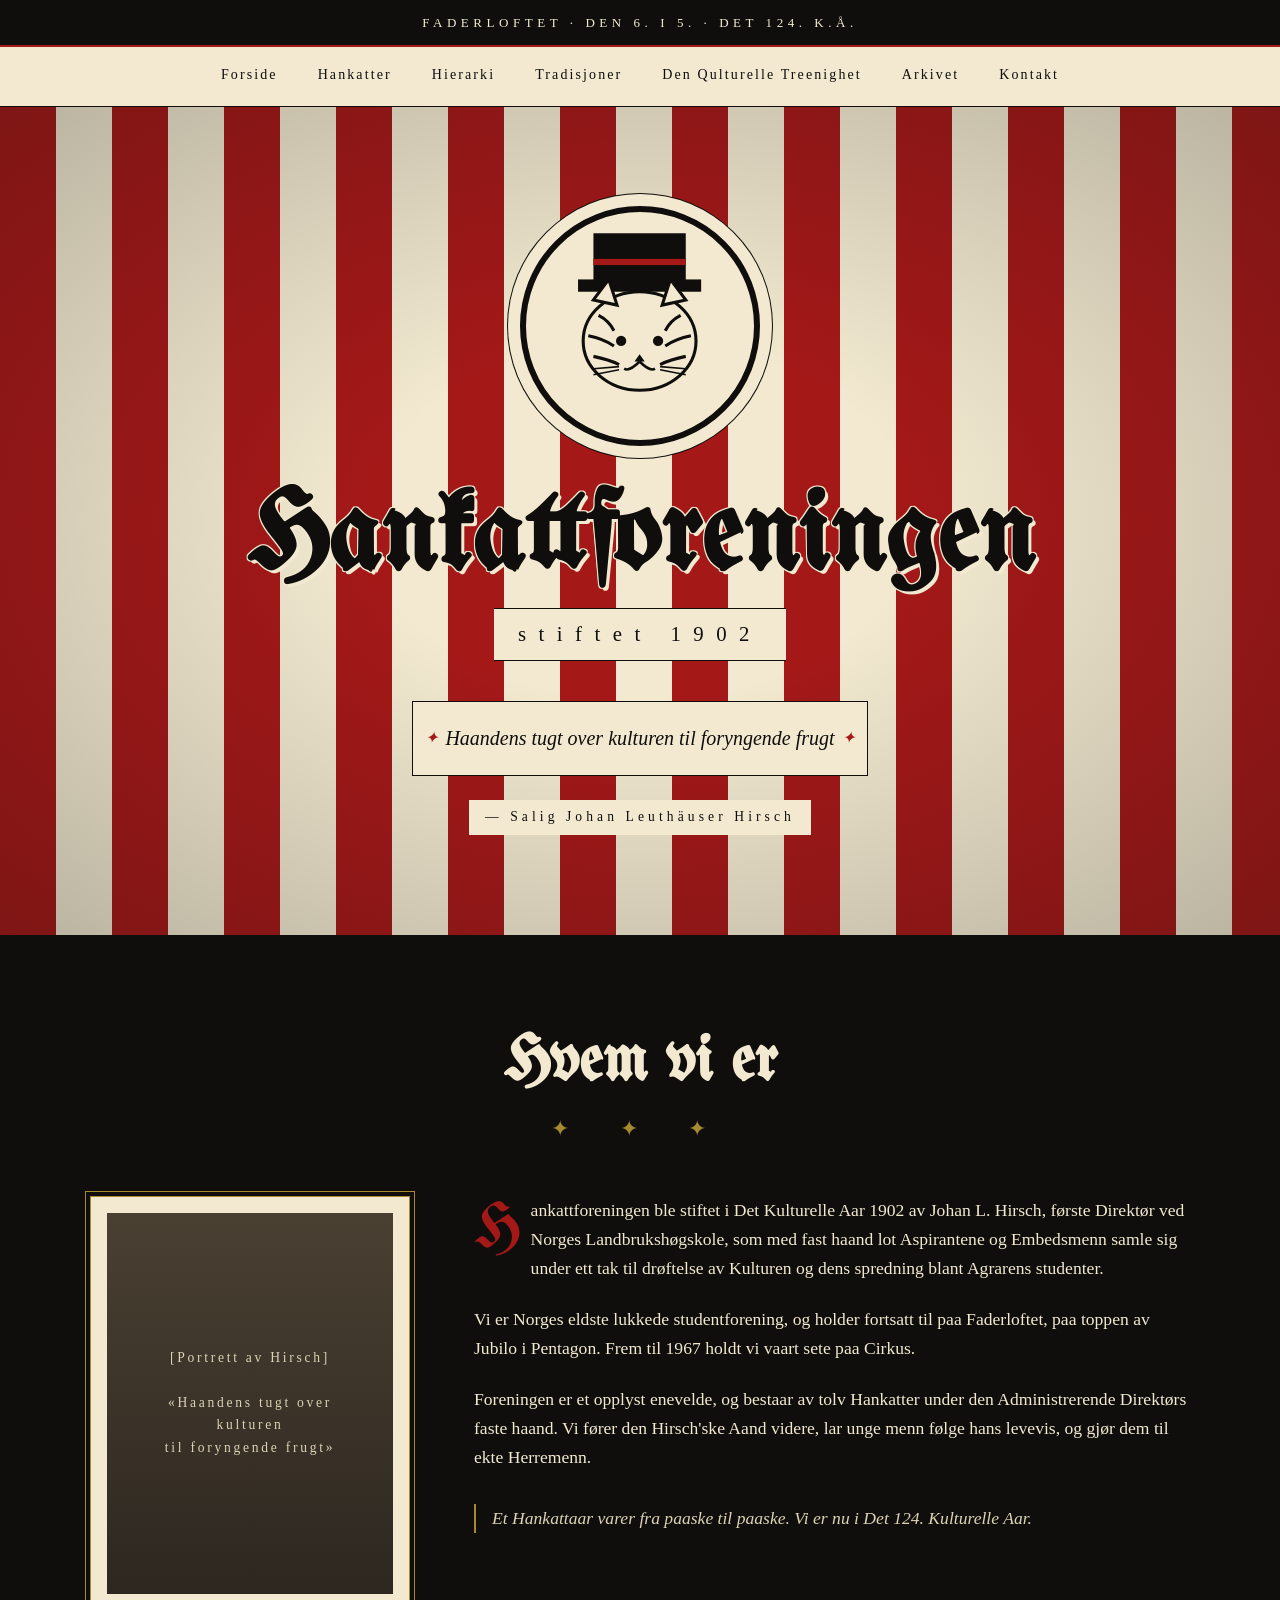
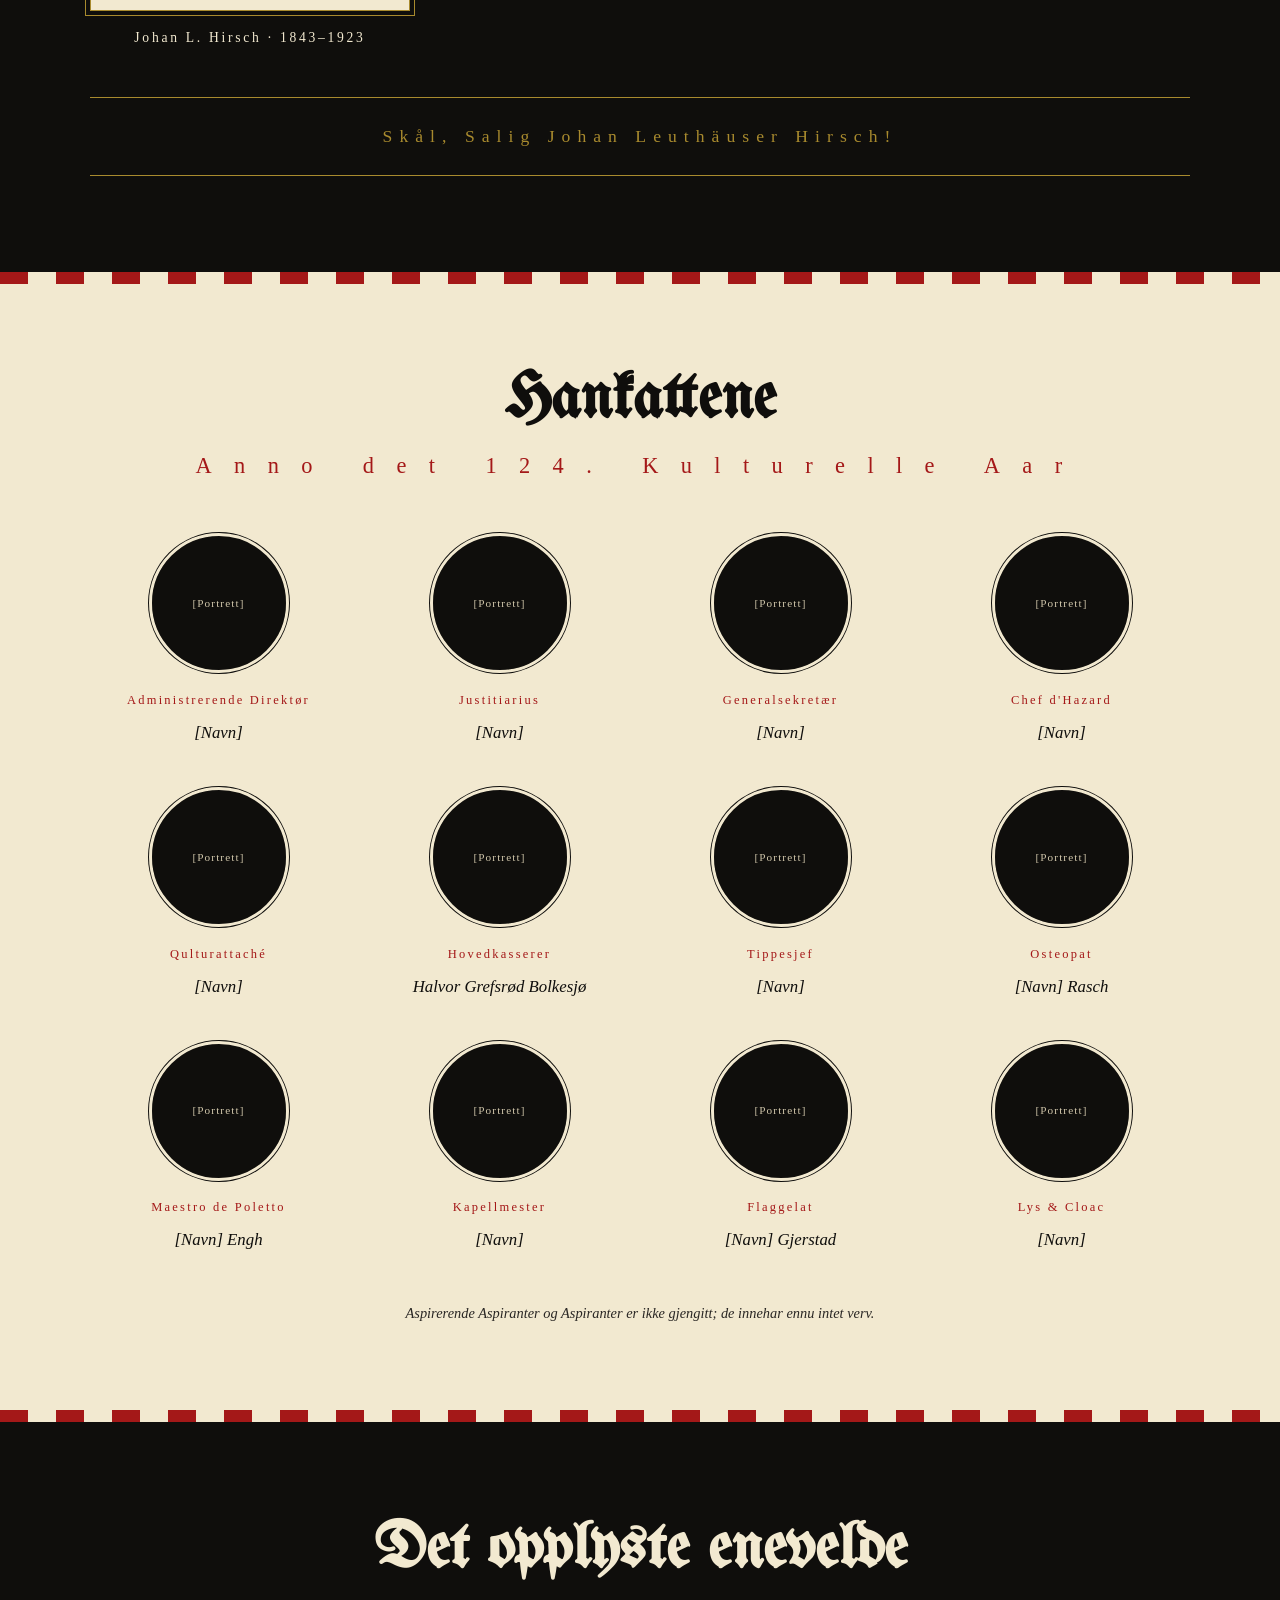
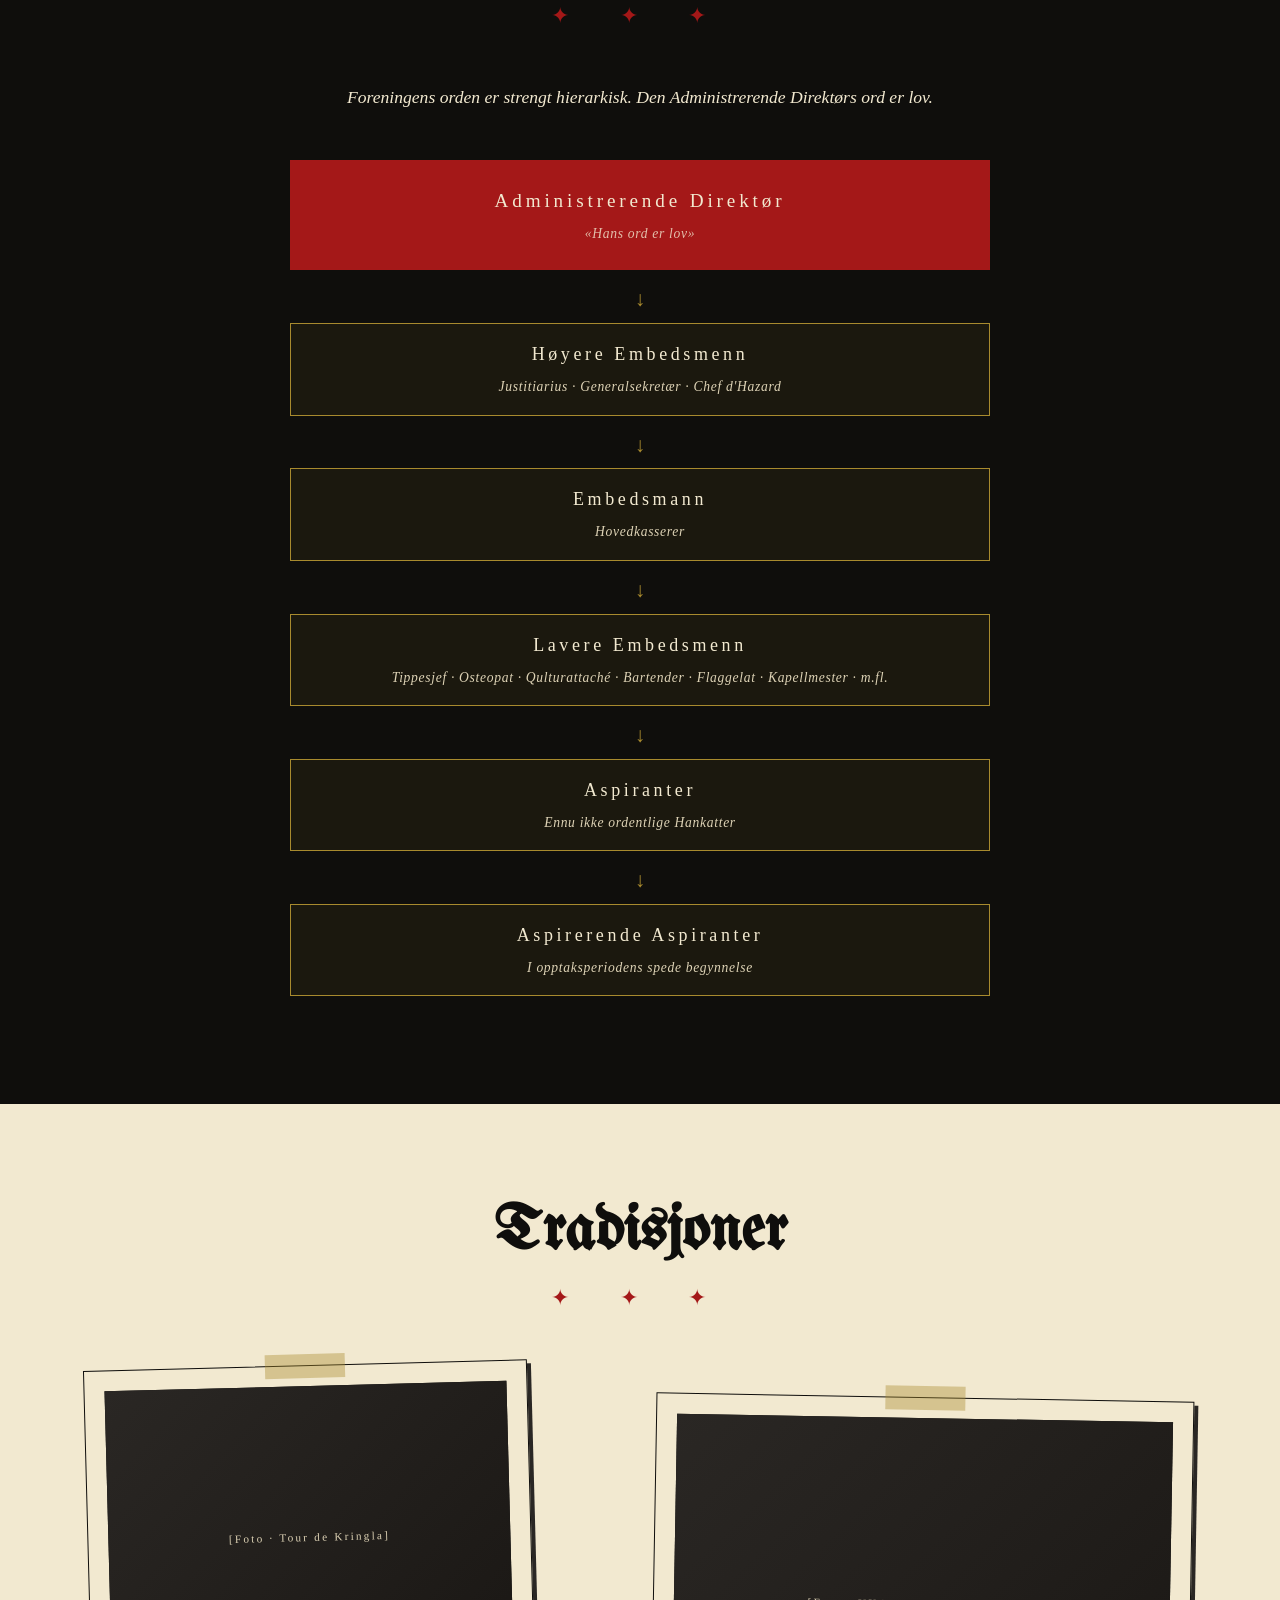
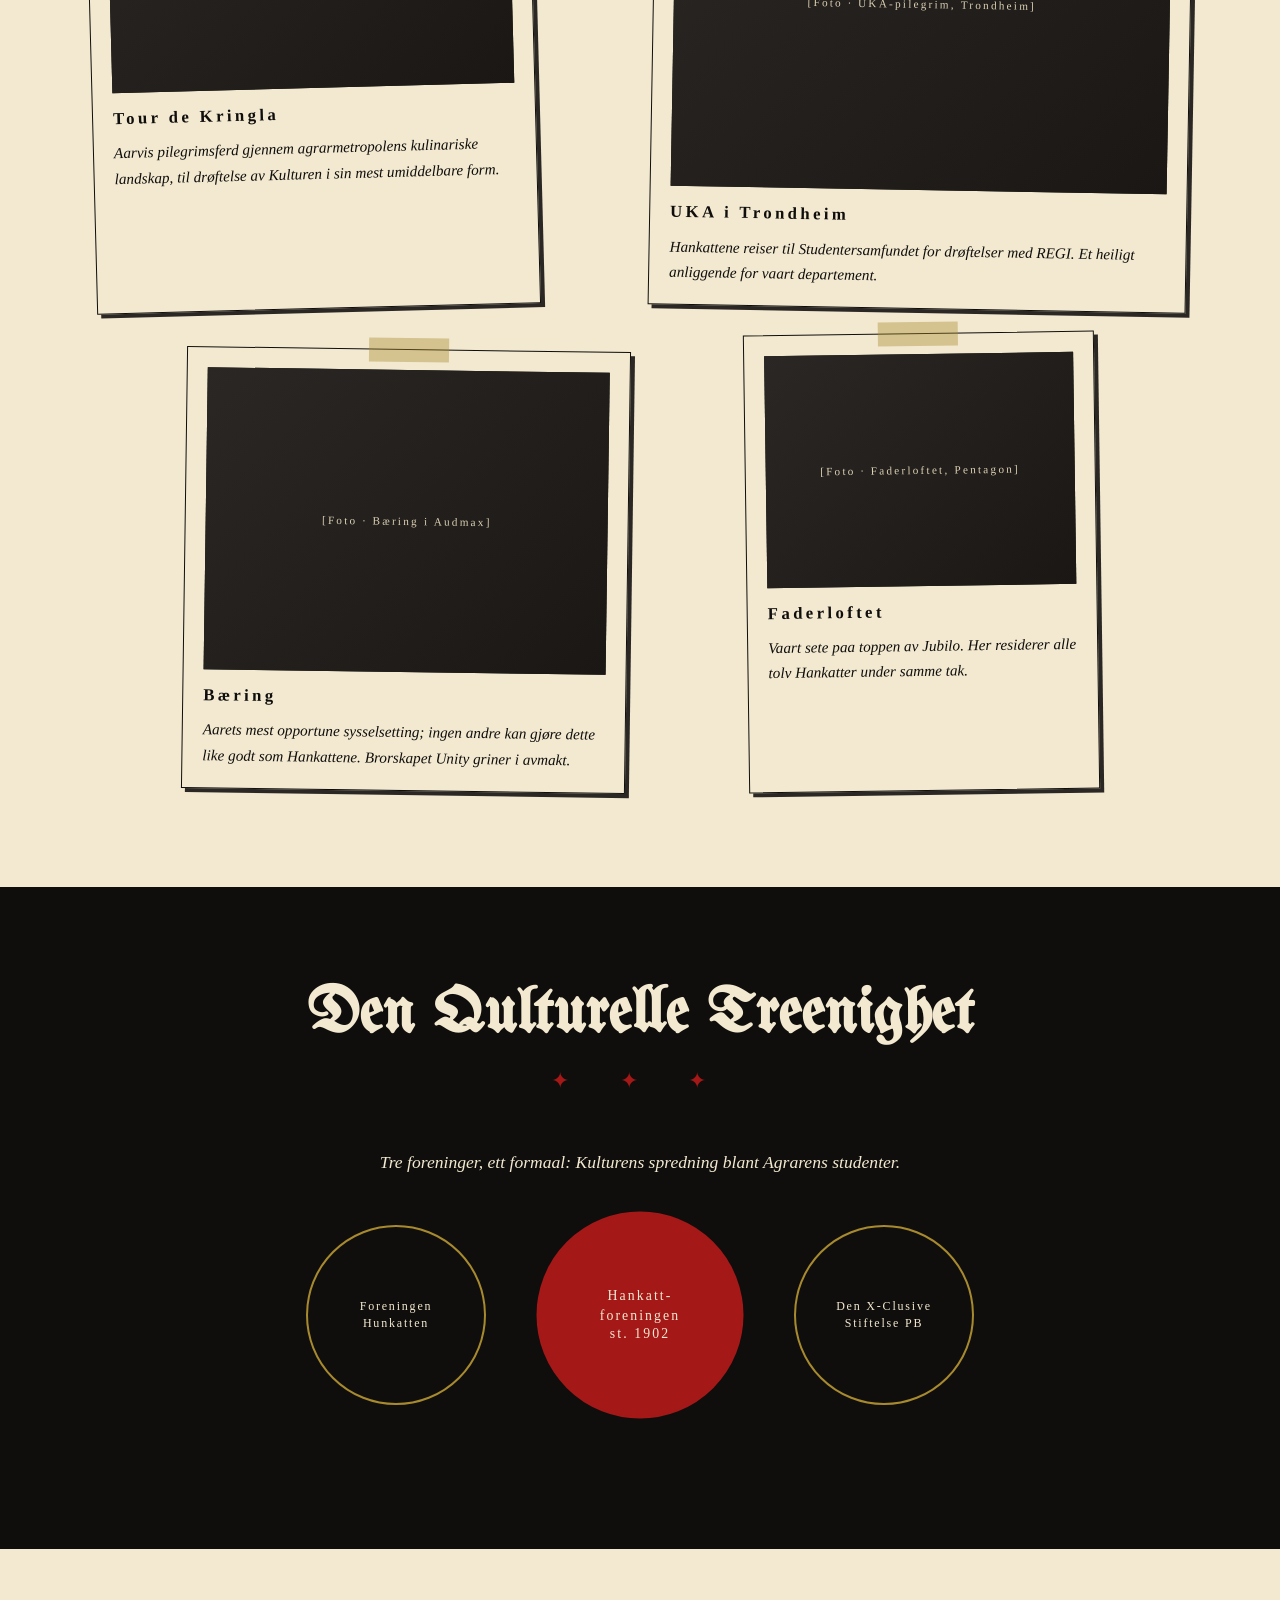
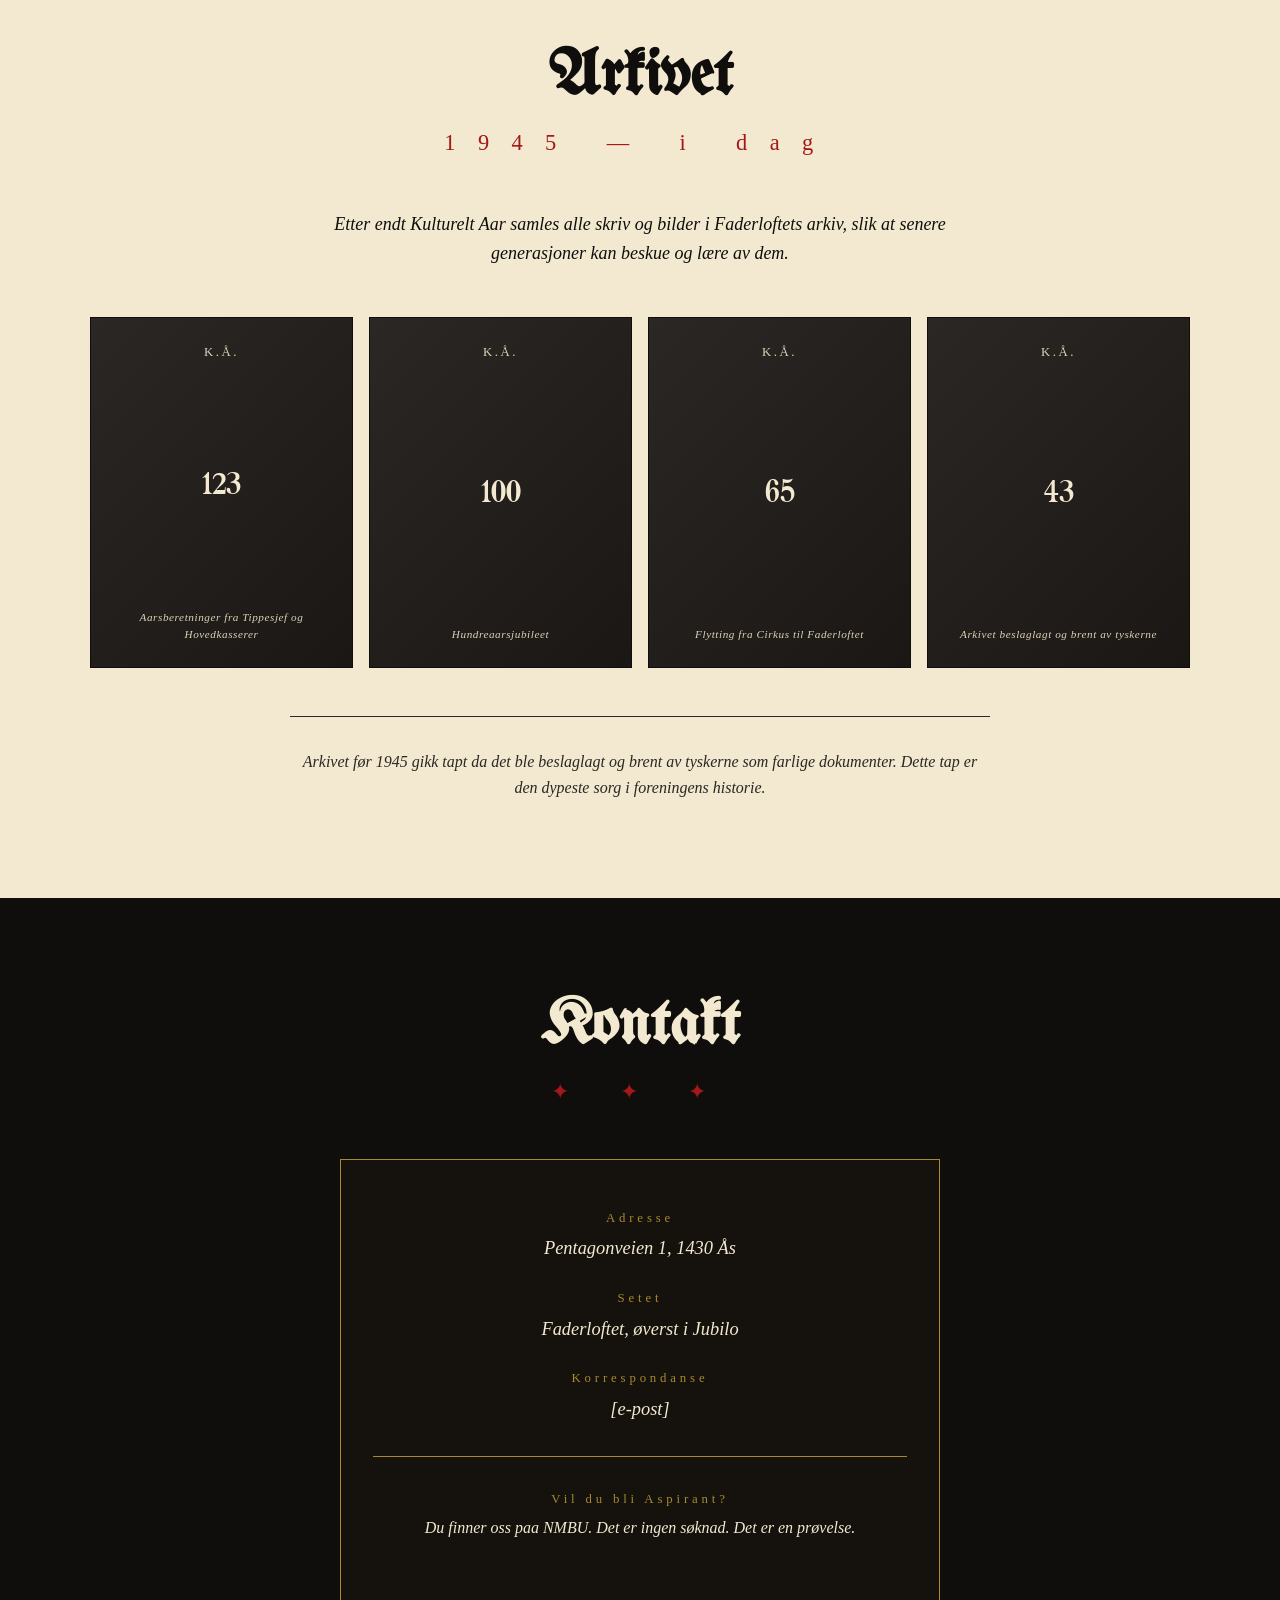
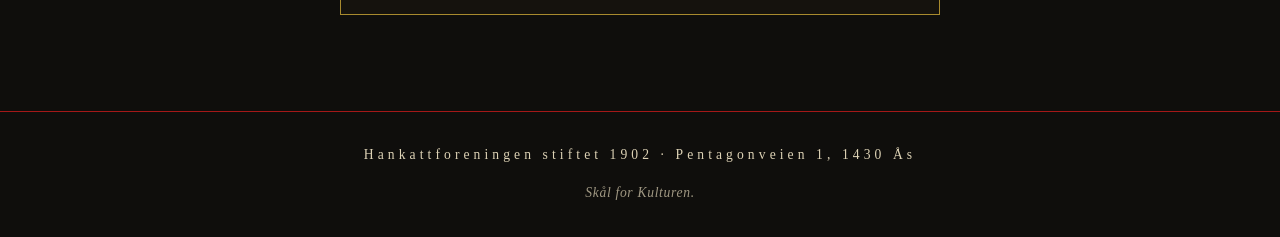
==== hankatt-mockup.html @ 2dc6f286 "Initial commit: Hankattforeningen st.1902 nettside Statisk HTML/CSS-nettsted med forside, medlemsove" ====
<!DOCTYPE html>
<html lang="nb">
<head>
<meta charset="UTF-8">
<meta name="viewport" content="width=device-width, initial-scale=1.0">
<title>Hankattforeningen stiftet 1902</title>
<link rel="preconnect" href="https://fonts.googleapis.com">
<link rel="preconnect" href="https://fonts.gstatic.com" crossorigin>
<link href="https://fonts.googleapis.com/css2?family=UnifrakturMaguntia&family=IM+Fell+English:ital@0;1&family=IM+Fell+English+SC&family=Cormorant+Garamond:wght@400;500;600;700&family=Special+Elite&display=swap" rel="stylesheet">
<style>
  :root {
    --red: #A41818;
    --red-deep: #5C1313;
    --paper: #F2E9D0;
    --paper-dim: #DDD2B5;
    --ink: #0F0E0C;
    --ink-soft: #2A2724;
    --gold: #A88A2E;
  }

  * { box-sizing: border-box; margin: 0; padding: 0; }

  html { scroll-behavior: smooth; }

  body {
    font-family: 'IM Fell English', Georgia, serif;
    color: var(--ink);
    background: var(--paper);
    line-height: 1.65;
    font-size: 18px;
    overflow-x: hidden;
  }

  /* === STRIPE BACKGROUND === */
  .stripes {
    background: repeating-linear-gradient(
      to right,
      var(--red) 0,
      var(--red) 56px,
      var(--paper) 56px,
      var(--paper) 112px
    );
    position: relative;
  }

  .stripes::before {
    content: '';
    position: absolute;
    inset: 0;
    background: 
      radial-gradient(ellipse at center, transparent 30%, rgba(15,14,12,0.25) 100%);
    pointer-events: none;
  }

  /* === TOP RIBBON / NAV === */
  .top-ribbon {
    background: var(--ink);
    color: var(--paper);
    font-family: 'IM Fell English SC', serif;
    font-size: 13px;
    letter-spacing: 0.35em;
    padding: 0.75rem 2rem;
    text-align: center;
    border-bottom: 2px solid var(--red);
  }

  nav.archaic {
    background: var(--paper);
    border-bottom: 1px solid var(--ink);
    padding: 1rem 2rem;
    display: flex;
    justify-content: center;
    gap: 2.5rem;
    flex-wrap: wrap;
    font-family: 'IM Fell English SC', serif;
    letter-spacing: 0.15em;
    font-size: 14px;
  }

  nav.archaic a {
    color: var(--ink);
    text-decoration: none;
    border-bottom: 1px solid transparent;
    padding-bottom: 2px;
    transition: border-color 0.2s;
  }

  nav.archaic a:hover { border-bottom-color: var(--red); }

  /* === HERO === */
  .hero {
    min-height: 92vh;
    display: flex;
    flex-direction: column;
    align-items: center;
    justify-content: center;
    text-align: center;
    padding: 4rem 2rem;
    position: relative;
  }

  .hero > * { position: relative; z-index: 2; }

  .hero-logo {
    width: 240px;
    height: 240px;
    border-radius: 50%;
    background: var(--paper);
    border: 6px solid var(--ink);
    box-shadow: 0 0 0 12px var(--paper), 0 0 0 13px var(--ink);
    margin-bottom: 2.5rem;
    display: flex;
    align-items: center;
    justify-content: center;
    overflow: hidden;
  }

  .hero-logo svg { width: 90%; height: 90%; }

  .hero h1 {
    font-family: 'UnifrakturMaguntia', serif;
    font-size: clamp(3.5rem, 9vw, 7rem);
    color: var(--ink);
    line-height: 0.95;
    margin-bottom: 1rem;
    text-shadow: 
      3px 3px 0 var(--paper),
      -1px -1px 0 var(--paper),
      1px -1px 0 var(--paper),
      -1px 1px 0 var(--paper);
  }

  .hero-est {
    font-family: 'IM Fell English SC', serif;
    font-size: 1.3rem;
    letter-spacing: 0.6em;
    color: var(--ink);
    margin-bottom: 2.5rem;
    background: var(--paper);
    padding: 0.5rem 1.5rem;
    display: inline-block;
    border-top: 1px solid var(--ink);
    border-bottom: 1px solid var(--ink);
  }

  .hero-motto {
    font-style: italic;
    font-size: 1.25rem;
    max-width: 580px;
    background: var(--paper);
    border: 1px solid var(--ink);
    padding: 1.25rem 2rem;
    position: relative;
  }

  .hero-motto::before, .hero-motto::after {
    content: '✦';
    position: absolute;
    top: 50%;
    transform: translateY(-50%);
    color: var(--red);
    font-size: 1rem;
  }

  .hero-motto::before { left: 0.7rem; }
  .hero-motto::after { right: 0.7rem; }

  .hero-attrib {
    font-family: 'IM Fell English SC', serif;
    font-size: 0.85rem;
    letter-spacing: 0.3em;
    margin-top: 1.5rem;
    color: var(--ink);
    background: var(--paper);
    padding: 0.4rem 1rem;
  }

  /* === SECTION BASE === */
  section.content {
    padding: 6rem 2rem;
  }

  .section-dark {
    background: var(--ink);
    color: var(--paper);
  }

  .container { max-width: 1100px; margin: 0 auto; }

  h2.headline {
    font-family: 'UnifrakturMaguntia', serif;
    font-size: clamp(2.5rem, 5vw, 4rem);
    text-align: center;
    margin-bottom: 1rem;
    line-height: 1;
  }

  .ornament {
    text-align: center;
    margin-bottom: 3rem;
    font-size: 1.4rem;
    color: var(--red);
    letter-spacing: 1em;
  }

  .section-dark .ornament { color: var(--gold); }

  /* === ABOUT === */
  .about-grid {
    display: grid;
    grid-template-columns: 320px 1fr;
    gap: 4rem;
    align-items: start;
  }

  .hirsch-frame {
    background: var(--paper);
    padding: 1rem;
    border: 1px solid var(--gold);
    box-shadow: 0 0 0 4px var(--ink), 0 0 0 5px var(--gold);
  }

  .hirsch-portrait {
    aspect-ratio: 3/4;
    background: linear-gradient(180deg, #4a4032 0%, #2d2720 100%);
    display: flex;
    align-items: center;
    justify-content: center;
    color: var(--paper-dim);
    font-family: 'IM Fell English SC', serif;
    font-size: 0.85rem;
    letter-spacing: 0.2em;
    text-align: center;
    padding: 2rem;
  }

  .hirsch-caption {
    margin-top: 1rem;
    text-align: center;
    font-family: 'IM Fell English SC', serif;
    letter-spacing: 0.2em;
    font-size: 0.85rem;
    color: var(--ink);
  }

  .about-text p {
    margin-bottom: 1.4rem;
    font-size: 1.1rem;
  }

  .about-text .first-letter::first-letter {
    font-family: 'UnifrakturMaguntia', serif;
    font-size: 4rem;
    float: left;
    line-height: 0.9;
    margin: 0.4rem 0.6rem 0 0;
    color: var(--red);
  }

  .skol-cry {
    text-align: center;
    margin-top: 3rem;
    padding: 1.5rem;
    border-top: 1px solid var(--gold);
    border-bottom: 1px solid var(--gold);
    font-family: 'IM Fell English SC', serif;
    font-size: 1.1rem;
    letter-spacing: 0.4em;
    color: var(--gold);
  }

  /* === MEMBERS / FADERLOFTET === */
  .members-section {
    background: var(--paper);
    position: relative;
  }

  .members-section::before {
    content: '';
    position: absolute;
    top: 0; left: 0; right: 0;
    height: 12px;
    background: repeating-linear-gradient(
      to right,
      var(--red) 0, var(--red) 28px,
      var(--paper) 28px, var(--paper) 56px
    );
  }

  .members-section::after {
    content: '';
    position: absolute;
    bottom: 0; left: 0; right: 0;
    height: 12px;
    background: repeating-linear-gradient(
      to right,
      var(--red) 0, var(--red) 28px,
      var(--paper) 28px, var(--paper) 56px
    );
  }

  .members-grid {
    display: grid;
    grid-template-columns: repeat(auto-fill, minmax(220px, 1fr));
    gap: 2.5rem 1.5rem;
  }

  .member {
    text-align: center;
    position: relative;
  }

  .member-portrait {
    width: 140px;
    height: 140px;
    margin: 0 auto 0.75rem;
    background: var(--ink);
    border-radius: 50%;
    display: flex;
    align-items: center;
    justify-content: center;
    color: var(--paper-dim);
    font-family: 'IM Fell English SC', serif;
    letter-spacing: 0.1em;
    font-size: 0.7rem;
    border: 3px solid var(--paper);
    box-shadow: 0 0 0 1px var(--ink);
    overflow: hidden;
    position: relative;
  }

  .member-portrait::after {
    content: '';
    position: absolute;
    inset: 0;
    background: radial-gradient(ellipse at top, transparent 30%, rgba(15,14,12,0.5) 100%);
  }

  .member-title {
    font-family: 'IM Fell English SC', serif;
    font-size: 0.78rem;
    letter-spacing: 0.18em;
    color: var(--red);
    margin-bottom: 0.25rem;
    min-height: 2.4em;
    display: flex;
    align-items: center;
    justify-content: center;
  }

  .member-name {
    font-style: italic;
    font-size: 1.05rem;
  }

  .members-disclaimer {
    text-align: center;
    margin-top: 3rem;
    font-style: italic;
    color: var(--ink-soft);
    font-size: 0.9rem;
  }

  /* === HIERARCHY === */
  .hierarchy {
    background: var(--ink);
    color: var(--paper);
    padding: 6rem 2rem;
    text-align: center;
  }

  .hierarchy-tree {
    margin: 3rem auto 0;
    max-width: 700px;
  }

  .h-level {
    padding: 1rem;
    margin-bottom: 0.75rem;
    border: 1px solid var(--gold);
    background: rgba(168,138,46,0.08);
    font-family: 'IM Fell English SC', serif;
    letter-spacing: 0.2em;
  }

  .h-level.top {
    background: var(--red);
    border-color: var(--red);
    color: var(--paper);
    font-size: 1.2rem;
    padding: 1.5rem;
  }

  .h-level small {
    display: block;
    font-family: 'IM Fell English', serif;
    letter-spacing: 0.05em;
    font-style: italic;
    font-size: 0.85rem;
    color: var(--paper-dim);
    margin-top: 0.4rem;
    text-transform: none;
  }

  .h-level.top small { color: rgba(242,233,208,0.8); }

  .h-arrow {
    color: var(--gold);
    margin: 0.4rem 0;
    font-size: 1.3rem;
  }

  /* === TRADITIONS / SCRAPBOOK === */
  .traditions {
    background: var(--paper);
    padding: 6rem 2rem;
    position: relative;
  }

  .scrapbook {
    display: grid;
    grid-template-columns: repeat(12, 1fr);
    gap: 1.5rem;
    margin-top: 3rem;
  }

  .scrap {
    background: var(--paper);
    border: 1px solid var(--ink);
    padding: 1.25rem;
    box-shadow: 4px 4px 0 var(--ink-soft);
    position: relative;
  }

  .scrap-1 { grid-column: 1 / 6; transform: rotate(-1.5deg); }
  .scrap-2 { grid-column: 7 / 13; transform: rotate(1deg); margin-top: 2rem; }
  .scrap-3 { grid-column: 2 / 7; transform: rotate(0.8deg); margin-top: 1rem; }
  .scrap-4 { grid-column: 8 / 12; transform: rotate(-0.8deg); }

  .scrap-img {
    aspect-ratio: 4/3;
    background: var(--ink);
    margin-bottom: 0.75rem;
    background-image: linear-gradient(135deg, #2a2724 0%, #1a1714 100%);
    display: flex;
    align-items: center;
    justify-content: center;
    color: var(--paper-dim);
    font-family: 'IM Fell English SC', serif;
    font-size: 0.7rem;
    letter-spacing: 0.2em;
    text-align: center;
    padding: 1rem;
  }

  .scrap h3 {
    font-family: 'IM Fell English SC', serif;
    letter-spacing: 0.2em;
    font-size: 1.05rem;
    margin-bottom: 0.5rem;
  }

  .scrap p {
    font-size: 0.95rem;
    font-style: italic;
  }

  .scrap-tape {
    position: absolute;
    width: 80px;
    height: 24px;
    background: rgba(168,138,46,0.4);
    top: -12px;
    left: 50%;
    transform: translateX(-50%);
  }

  /* === TRINITY === */
  .trinity {
    background: var(--ink);
    color: var(--paper);
    padding: 6rem 2rem;
    text-align: center;
  }

  .trinity-graphic {
    display: flex;
    justify-content: center;
    align-items: center;
    gap: 4rem;
    margin: 3rem 0;
    flex-wrap: wrap;
  }

  .trinity-circle {
    width: 180px;
    height: 180px;
    border: 2px solid var(--gold);
    border-radius: 50%;
    display: flex;
    flex-direction: column;
    align-items: center;
    justify-content: center;
    padding: 1rem;
    font-family: 'IM Fell English SC', serif;
    letter-spacing: 0.15em;
    font-size: 0.75rem;
    line-height: 1.4;
  }

  .trinity-circle.center {
    background: var(--red);
    border-color: var(--red);
    transform: scale(1.15);
    color: var(--paper);
  }

  /* === ARCHIVE === */
  .archive {
    background: var(--paper);
    padding: 6rem 2rem;
  }

  .archive-grid {
    display: grid;
    grid-template-columns: repeat(auto-fit, minmax(200px, 1fr));
    gap: 1rem;
    margin-top: 3rem;
  }

  .archive-card {
    aspect-ratio: 3/4;
    background: linear-gradient(135deg, #2a2724, #1a1714);
    color: var(--paper-dim);
    padding: 1.5rem 1rem;
    text-align: center;
    display: flex;
    flex-direction: column;
    justify-content: space-between;
    border: 1px solid var(--ink);
    font-family: 'IM Fell English SC', serif;
    letter-spacing: 0.2em;
    font-size: 0.8rem;
  }

  .archive-card .year {
    font-size: 2rem;
    font-family: 'UnifrakturMaguntia', serif;
    color: var(--paper);
    letter-spacing: 0;
  }

  .archive-card .desc {
    font-style: italic;
    font-size: 0.7rem;
    text-transform: none;
    letter-spacing: 0.05em;
    line-height: 1.5;
    color: var(--paper-dim);
  }

  .archive-note {
    text-align: center;
    margin-top: 3rem;
    font-style: italic;
    font-size: 1rem;
    max-width: 700px;
    margin-left: auto;
    margin-right: auto;
    color: var(--ink-soft);
    border-top: 1px solid var(--ink-soft);
    padding-top: 2rem;
  }

  /* === KONTAKT === */
  .contact {
    background: var(--ink);
    color: var(--paper);
    padding: 6rem 2rem;
    text-align: center;
  }

  .contact-card {
    max-width: 600px;
    margin: 3rem auto 0;
    border: 1px solid var(--gold);
    padding: 3rem 2rem;
    background: rgba(168,138,46,0.04);
  }

  .contact-row {
    margin-bottom: 1.5rem;
  }

  .contact-label {
    font-family: 'IM Fell English SC', serif;
    letter-spacing: 0.3em;
    font-size: 0.8rem;
    color: var(--gold);
    margin-bottom: 0.3rem;
  }

  .contact-value {
    font-size: 1.15rem;
    font-style: italic;
  }

  /* === FOOTER === */
  footer {
    background: var(--ink);
    color: var(--paper-dim);
    padding: 2rem;
    text-align: center;
    font-size: 0.85rem;
    border-top: 1px solid var(--red);
    font-family: 'IM Fell English SC', serif;
    letter-spacing: 0.3em;
  }

  footer .stamp {
    margin-top: 1rem;
    font-style: italic;
    letter-spacing: 0.05em;
    font-family: 'IM Fell English', serif;
    color: var(--paper-dim);
    opacity: 0.7;
  }

  /* === RESPONSIVE === */
  @media (max-width: 768px) {
    nav.archaic { gap: 1.2rem; font-size: 12px; }
    .about-grid { grid-template-columns: 1fr; gap: 2rem; }
    .hirsch-frame { max-width: 280px; margin: 0 auto; }
    .scrapbook { grid-template-columns: 1fr; }
    .scrap-1, .scrap-2, .scrap-3, .scrap-4 { 
      grid-column: 1; 
      transform: none; 
      margin-top: 0;
    }
    .stripes {
      background: repeating-linear-gradient(
        to right,
        var(--red) 0, var(--red) 32px,
        var(--paper) 32px, var(--paper) 64px
      );
    }
  }
</style>
</head>
<body>

<!-- ===== TOP RIBBON ===== -->
<div class="top-ribbon">
  FADERLOFTET · DEN 6. I 5. · DET 124. K.Å.
</div>

<!-- ===== NAV ===== -->
<nav class="archaic">
  <a href="#forside">Forside</a>
  <a href="#hankatter">Hankatter</a>
  <a href="#hierarki">Hierarki</a>
  <a href="#tradisjoner">Tradisjoner</a>
  <a href="#treenighet">Den Qulturelle Treenighet</a>
  <a href="#arkiv">Arkivet</a>
  <a href="#kontakt">Kontakt</a>
</nav>

<!-- ===== HERO ===== -->
<section id="forside" class="hero stripes">
  <div class="hero-logo">
    <!-- Tiger logo SVG silhouette -->
    <svg viewBox="0 0 200 200" xmlns="http://www.w3.org/2000/svg">
      <!-- top hat -->
      <rect x="55" y="10" width="90" height="55" fill="#0F0E0C"/>
      <rect x="40" y="55" width="120" height="12" fill="#0F0E0C"/>
      <rect x="55" y="35" width="90" height="6" fill="#A41818"/>
      <!-- tiger head simplified -->
      <ellipse cx="100" cy="115" rx="55" ry="48" fill="#F2E9D0"/>
      <ellipse cx="100" cy="115" rx="55" ry="48" fill="none" stroke="#0F0E0C" stroke-width="3"/>
      <!-- stripes on face -->
      <path d="M 60 90 Q 70 95 75 105" stroke="#0F0E0C" stroke-width="3" fill="none"/>
      <path d="M 50 110 Q 65 113 75 120" stroke="#0F0E0C" stroke-width="3" fill="none"/>
      <path d="M 55 130 Q 70 133 80 138" stroke="#0F0E0C" stroke-width="3" fill="none"/>
      <path d="M 140 90 Q 130 95 125 105" stroke="#0F0E0C" stroke-width="3" fill="none"/>
      <path d="M 150 110 Q 135 113 125 120" stroke="#0F0E0C" stroke-width="3" fill="none"/>
      <path d="M 145 130 Q 130 133 120 138" stroke="#0F0E0C" stroke-width="3" fill="none"/>
      <!-- ears -->
      <polygon points="55,75 70,55 78,80" fill="#F2E9D0" stroke="#0F0E0C" stroke-width="3"/>
      <polygon points="145,75 130,55 122,80" fill="#F2E9D0" stroke="#0F0E0C" stroke-width="3"/>
      <!-- eyes -->
      <circle cx="82" cy="115" r="5" fill="#0F0E0C"/>
      <circle cx="118" cy="115" r="5" fill="#0F0E0C"/>
      <!-- nose -->
      <polygon points="100,128 95,135 105,135" fill="#0F0E0C"/>
      <!-- whiskers -->
      <line x1="80" y1="140" x2="55" y2="142" stroke="#0F0E0C" stroke-width="1.5"/>
      <line x1="80" y1="143" x2="55" y2="148" stroke="#0F0E0C" stroke-width="1.5"/>
      <line x1="120" y1="140" x2="145" y2="142" stroke="#0F0E0C" stroke-width="1.5"/>
      <line x1="120" y1="143" x2="145" y2="148" stroke="#0F0E0C" stroke-width="1.5"/>
      <!-- mouth -->
      <path d="M 100 135 Q 90 145 85 142 M 100 135 Q 110 145 115 142" stroke="#0F0E0C" stroke-width="2.5" fill="none"/>
    </svg>
  </div>
  <h1>Hankattforeningen</h1>
  <div class="hero-est">stiftet 1902</div>
  <div class="hero-motto">
    Haandens tugt over kulturen til foryngende frugt
  </div>
  <div class="hero-attrib">— Salig Johan Leuthäuser Hirsch</div>
</section>

<!-- ===== OM OSS ===== -->
<section id="om" class="content section-dark">
  <div class="container">
    <h2 class="headline">Hvem vi er</h2>
    <div class="ornament">✦ ✦ ✦</div>

    <div class="about-grid">
      <div>
        <div class="hirsch-frame">
          <div class="hirsch-portrait">
            [Portrett av Hirsch]<br><br>«Haandens tugt over kulturen<br>til foryngende frugt»
          </div>
        </div>
        <div class="hirsch-caption" style="color: var(--paper);">
          Johan L. Hirsch · 1843–1923
        </div>
      </div>

      <div class="about-text">
        <p class="first-letter">Hankattforeningen ble stiftet i Det Kulturelle Aar 1902 av Johan L. Hirsch, første Direktør ved Norges Landbrukshøgskole, som med fast haand lot Aspirantene og Embedsmenn samle sig under ett tak til drøftelse av Kulturen og dens spredning blant Agrarens studenter.</p>

        <p>Vi er Norges eldste lukkede studentforening, og holder fortsatt til paa Faderloftet, paa toppen av Jubilo i Pentagon. Frem til 1967 holdt vi vaart sete paa Cirkus.</p>

        <p>Foreningen er et opplyst enevelde, og bestaar av tolv Hankatter under den Administrerende Direktørs faste haand. Vi fører den Hirsch'ske Aand videre, lar unge menn følge hans levevis, og gjør dem til ekte Herremenn.</p>

        <p style="font-style: italic; color: var(--paper-dim); border-left: 2px solid var(--gold); padding-left: 1rem; margin-top: 2rem;">
          Et Hankattaar varer fra paaske til paaske. Vi er nu i Det 124. Kulturelle Aar.
        </p>
      </div>
    </div>

    <div class="skol-cry">
      Skål, Salig Johan Leuthäuser Hirsch!
    </div>
  </div>
</section>

<!-- ===== HANKATTENE ===== -->
<section id="hankatter" class="content members-section">
  <div class="container">
    <h2 class="headline">Hankattene</h2>
    <div class="ornament">Anno det 124. Kulturelle Aar</div>

    <div class="members-grid">
      <div class="member">
        <div class="member-portrait">[Portrett]</div>
        <div class="member-title">Administrerende Direktør</div>
        <div class="member-name">[Navn]</div>
      </div>
      <div class="member">
        <div class="member-portrait">[Portrett]</div>
        <div class="member-title">Justitiarius</div>
        <div class="member-name">[Navn]</div>
      </div>
      <div class="member">
        <div class="member-portrait">[Portrett]</div>
        <div class="member-title">Generalsekretær</div>
        <div class="member-name">[Navn]</div>
      </div>
      <div class="member">
        <div class="member-portrait">[Portrett]</div>
        <div class="member-title">Chef d'Hazard</div>
        <div class="member-name">[Navn]</div>
      </div>
      <div class="member">
        <div class="member-portrait">[Portrett]</div>
        <div class="member-title">Qulturattaché</div>
        <div class="member-name">[Navn]</div>
      </div>
      <div class="member">
        <div class="member-portrait">[Portrett]</div>
        <div class="member-title">Hovedkasserer</div>
        <div class="member-name">Halvor Grefsrød Bolkesjø</div>
      </div>
      <div class="member">
        <div class="member-portrait">[Portrett]</div>
        <div class="member-title">Tippesjef</div>
        <div class="member-name">[Navn]</div>
      </div>
      <div class="member">
        <div class="member-portrait">[Portrett]</div>
        <div class="member-title">Osteopat</div>
        <div class="member-name">[Navn] Rasch</div>
      </div>
      <div class="member">
        <div class="member-portrait">[Portrett]</div>
        <div class="member-title">Maestro de Poletto</div>
        <div class="member-name">[Navn] Engh</div>
      </div>
      <div class="member">
        <div class="member-portrait">[Portrett]</div>
        <div class="member-title">Kapellmester</div>
        <div class="member-name">[Navn]</div>
      </div>
      <div class="member">
        <div class="member-portrait">[Portrett]</div>
        <div class="member-title">Flaggelat</div>
        <div class="member-name">[Navn] Gjerstad</div>
      </div>
      <div class="member">
        <div class="member-portrait">[Portrett]</div>
        <div class="member-title">Lys & Cloac</div>
        <div class="member-name">[Navn]</div>
      </div>
    </div>

    <div class="members-disclaimer">
      Aspirerende Aspiranter og Aspiranter er ikke gjengitt; de innehar ennu intet verv.
    </div>
  </div>
</section>

<!-- ===== HIERARKI ===== -->
<section id="hierarki" class="hierarchy">
  <div class="container">
    <h2 class="headline">Det opplyste enevelde</h2>
    <div class="ornament">✦ ✦ ✦</div>
    <p style="max-width: 600px; margin: 0 auto; font-style: italic; font-size: 1.1rem;">
      Foreningens orden er strengt hierarkisk. Den Administrerende Direktørs ord er lov.
    </p>

    <div class="hierarchy-tree">
      <div class="h-level top">
        Administrerende Direktør
        <small>«Hans ord er lov»</small>
      </div>
      <div class="h-arrow">↓</div>
      <div class="h-level">
        Høyere Embedsmenn
        <small>Justitiarius · Generalsekretær · Chef d'Hazard</small>
      </div>
      <div class="h-arrow">↓</div>
      <div class="h-level">
        Embedsmann
        <small>Hovedkasserer</small>
      </div>
      <div class="h-arrow">↓</div>
      <div class="h-level">
        Lavere Embedsmenn
        <small>Tippesjef · Osteopat · Qulturattaché · Bartender · Flaggelat · Kapellmester · m.fl.</small>
      </div>
      <div class="h-arrow">↓</div>
      <div class="h-level">
        Aspiranter
        <small>Ennu ikke ordentlige Hankatter</small>
      </div>
      <div class="h-arrow">↓</div>
      <div class="h-level">
        Aspirerende Aspiranter
        <small>I opptaksperiodens spede begynnelse</small>
      </div>
    </div>
  </div>
</section>

<!-- ===== TRADISJONER ===== -->
<section id="tradisjoner" class="traditions">
  <div class="container">
    <h2 class="headline">Tradisjoner</h2>
    <div class="ornament">✦ ✦ ✦</div>

    <div class="scrapbook">
      <div class="scrap scrap-1">
        <div class="scrap-tape"></div>
        <div class="scrap-img">[Foto · Tour de Kringla]</div>
        <h3>Tour de Kringla</h3>
        <p>Aarvis pilegrimsferd gjennem agrarmetropolens kulinariske landskap, til drøftelse av Kulturen i sin mest umiddelbare form.</p>
      </div>

      <div class="scrap scrap-2">
        <div class="scrap-tape"></div>
        <div class="scrap-img">[Foto · UKA-pilegrim, Trondheim]</div>
        <h3>UKA i Trondheim</h3>
        <p>Hankattene reiser til Studentersamfundet for drøftelser med REGI. Et heiligt anliggende for vaart departement.</p>
      </div>

      <div class="scrap scrap-3">
        <div class="scrap-tape"></div>
        <div class="scrap-img">[Foto · Bæring i Audmax]</div>
        <h3>Bæring</h3>
        <p>Aarets mest opportune sysselsetting; ingen andre kan gjøre dette like godt som Hankattene. Brorskapet Unity griner i avmakt.</p>
      </div>

      <div class="scrap scrap-4">
        <div class="scrap-tape"></div>
        <div class="scrap-img">[Foto · Faderloftet, Pentagon]</div>
        <h3>Faderloftet</h3>
        <p>Vaart sete paa toppen av Jubilo. Her residerer alle tolv Hankatter under samme tak.</p>
      </div>
    </div>
  </div>
</section>

<!-- ===== TREENIGHET ===== -->
<section id="treenighet" class="trinity">
  <div class="container">
    <h2 class="headline">Den Qulturelle Treenighet</h2>
    <div class="ornament">✦ ✦ ✦</div>
    <p style="max-width: 620px; margin: 0 auto; font-style: italic; font-size: 1.1rem;">
      Tre foreninger, ett formaal: Kulturens spredning blant Agrarens studenter.
    </p>

    <div class="trinity-graphic">
      <div class="trinity-circle">
        Foreningen<br>Hunkatten
      </div>
      <div class="trinity-circle center">
        Hankatt-<br>foreningen<br>st.&nbsp;1902
      </div>
      <div class="trinity-circle">
        Den X-Clusive<br>Stiftelse PB
      </div>
    </div>
  </div>
</section>

<!-- ===== ARKIV ===== -->
<section id="arkiv" class="archive">
  <div class="container">
    <h2 class="headline">Arkivet</h2>
    <div class="ornament">1945 — i dag</div>

    <p style="text-align: center; max-width: 700px; margin: 0 auto 2rem; font-style: italic;">
      Etter endt Kulturelt Aar samles alle skriv og bilder i Faderloftets arkiv, slik at senere generasjoner kan beskue og lære av dem.
    </p>

    <div class="archive-grid">
      <div class="archive-card">
        <div>K.Å.</div>
        <div class="year">123</div>
        <div class="desc">Aarsberetninger fra Tippesjef og Hovedkasserer</div>
      </div>
      <div class="archive-card">
        <div>K.Å.</div>
        <div class="year">100</div>
        <div class="desc">Hundreaarsjubileet</div>
      </div>
      <div class="archive-card">
        <div>K.Å.</div>
        <div class="year">65</div>
        <div class="desc">Flytting fra Cirkus til Faderloftet</div>
      </div>
      <div class="archive-card">
        <div>K.Å.</div>
        <div class="year">43</div>
        <div class="desc">Arkivet beslaglagt og brent av tyskerne</div>
      </div>
    </div>

    <p class="archive-note">
      Arkivet før 1945 gikk tapt da det ble beslaglagt og brent av tyskerne som farlige dokumenter. Dette tap er den dypeste sorg i foreningens historie.
    </p>
  </div>
</section>

<!-- ===== KONTAKT ===== -->
<section id="kontakt" class="contact">
  <div class="container">
    <h2 class="headline">Kontakt</h2>
    <div class="ornament">✦ ✦ ✦</div>

    <div class="contact-card">
      <div class="contact-row">
        <div class="contact-label">Adresse</div>
        <div class="contact-value">Pentagonveien 1, 1430 Ås</div>
      </div>
      <div class="contact-row">
        <div class="contact-label">Setet</div>
        <div class="contact-value">Faderloftet, øverst i Jubilo</div>
      </div>
      <div class="contact-row">
        <div class="contact-label">Korrespondanse</div>
        <div class="contact-value">[e-post]</div>
      </div>
      <div class="contact-row" style="margin-top: 2rem; padding-top: 2rem; border-top: 1px solid var(--gold);">
        <div class="contact-label">Vil du bli Aspirant?</div>
        <div class="contact-value" style="font-size: 1rem;">Du finner oss paa NMBU. Det er ingen søknad. Det er en prøvelse.</div>
      </div>
    </div>
  </div>
</section>

<!-- ===== FOOTER ===== -->
<footer>
  Hankattforeningen stiftet 1902 · Pentagonveien 1, 1430 Ås
  <div class="stamp">Skål for Kulturen.</div>
</footer>

</body>
</html>
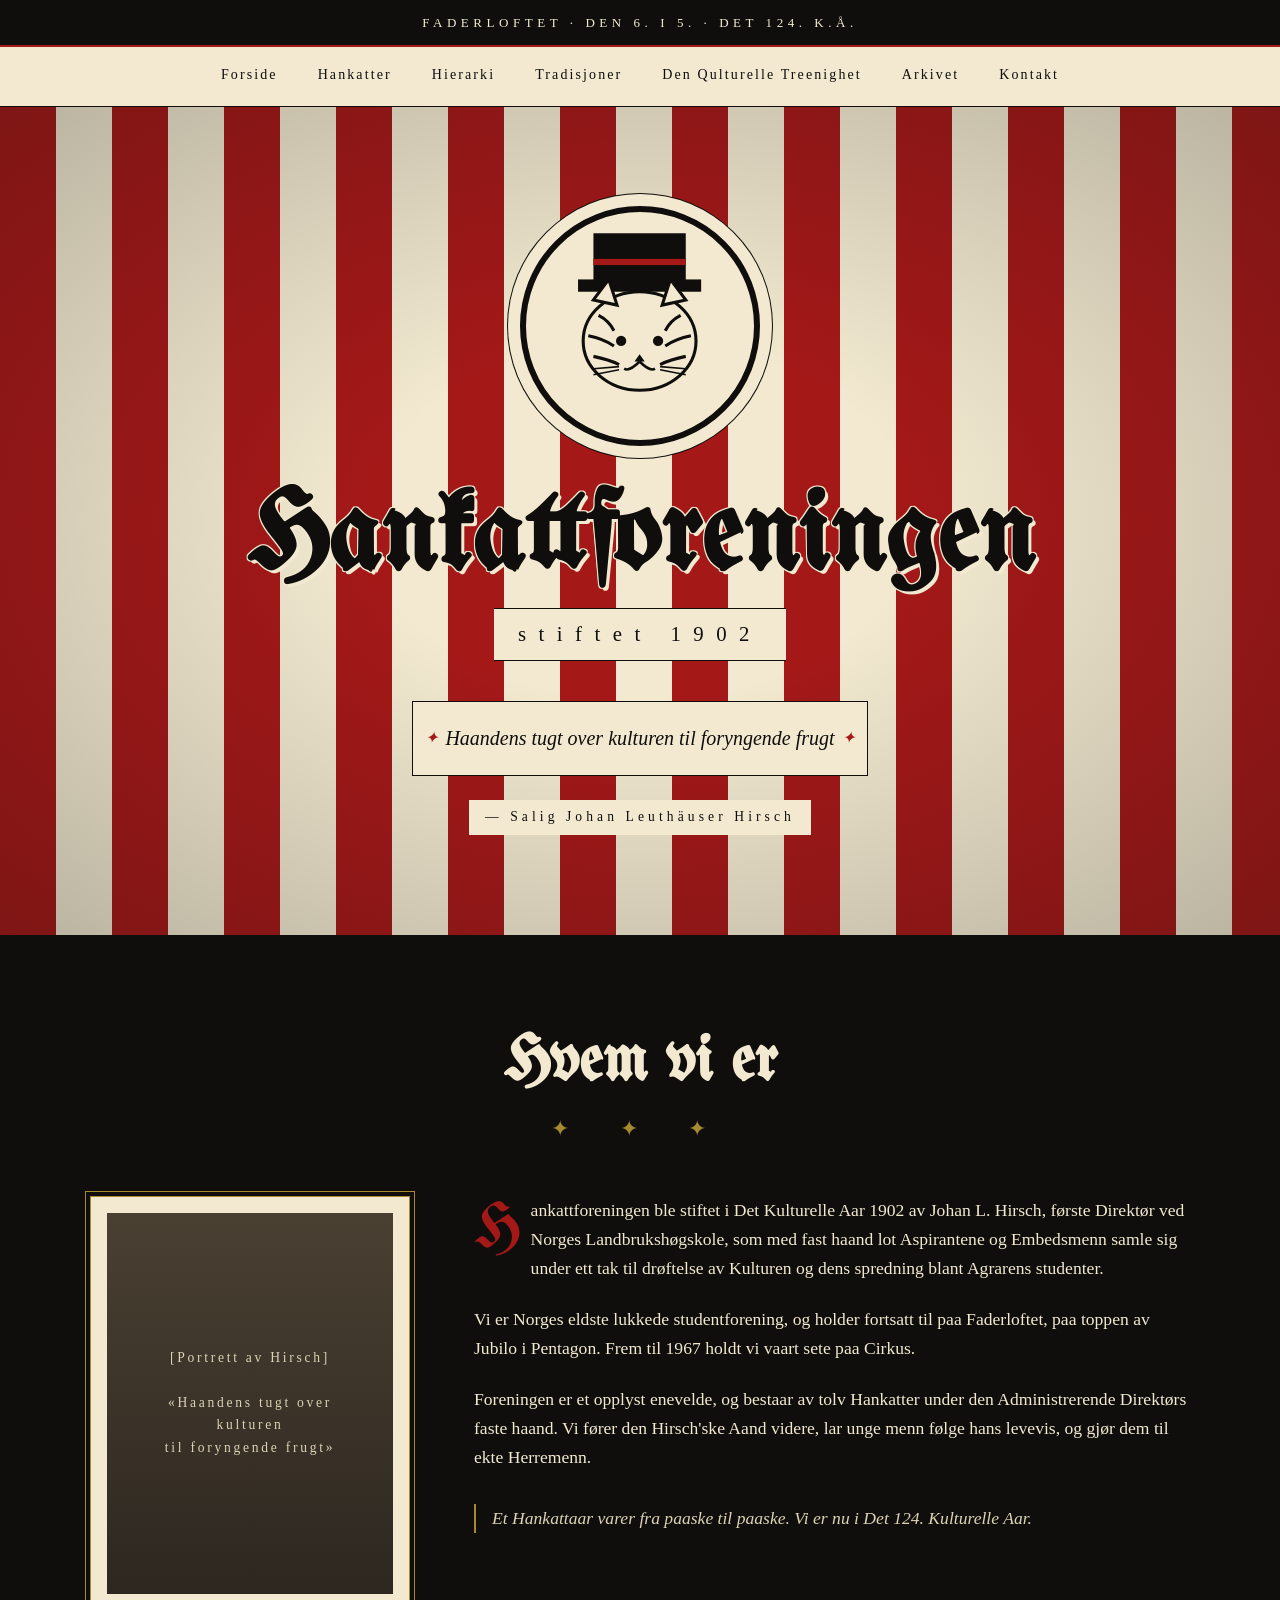
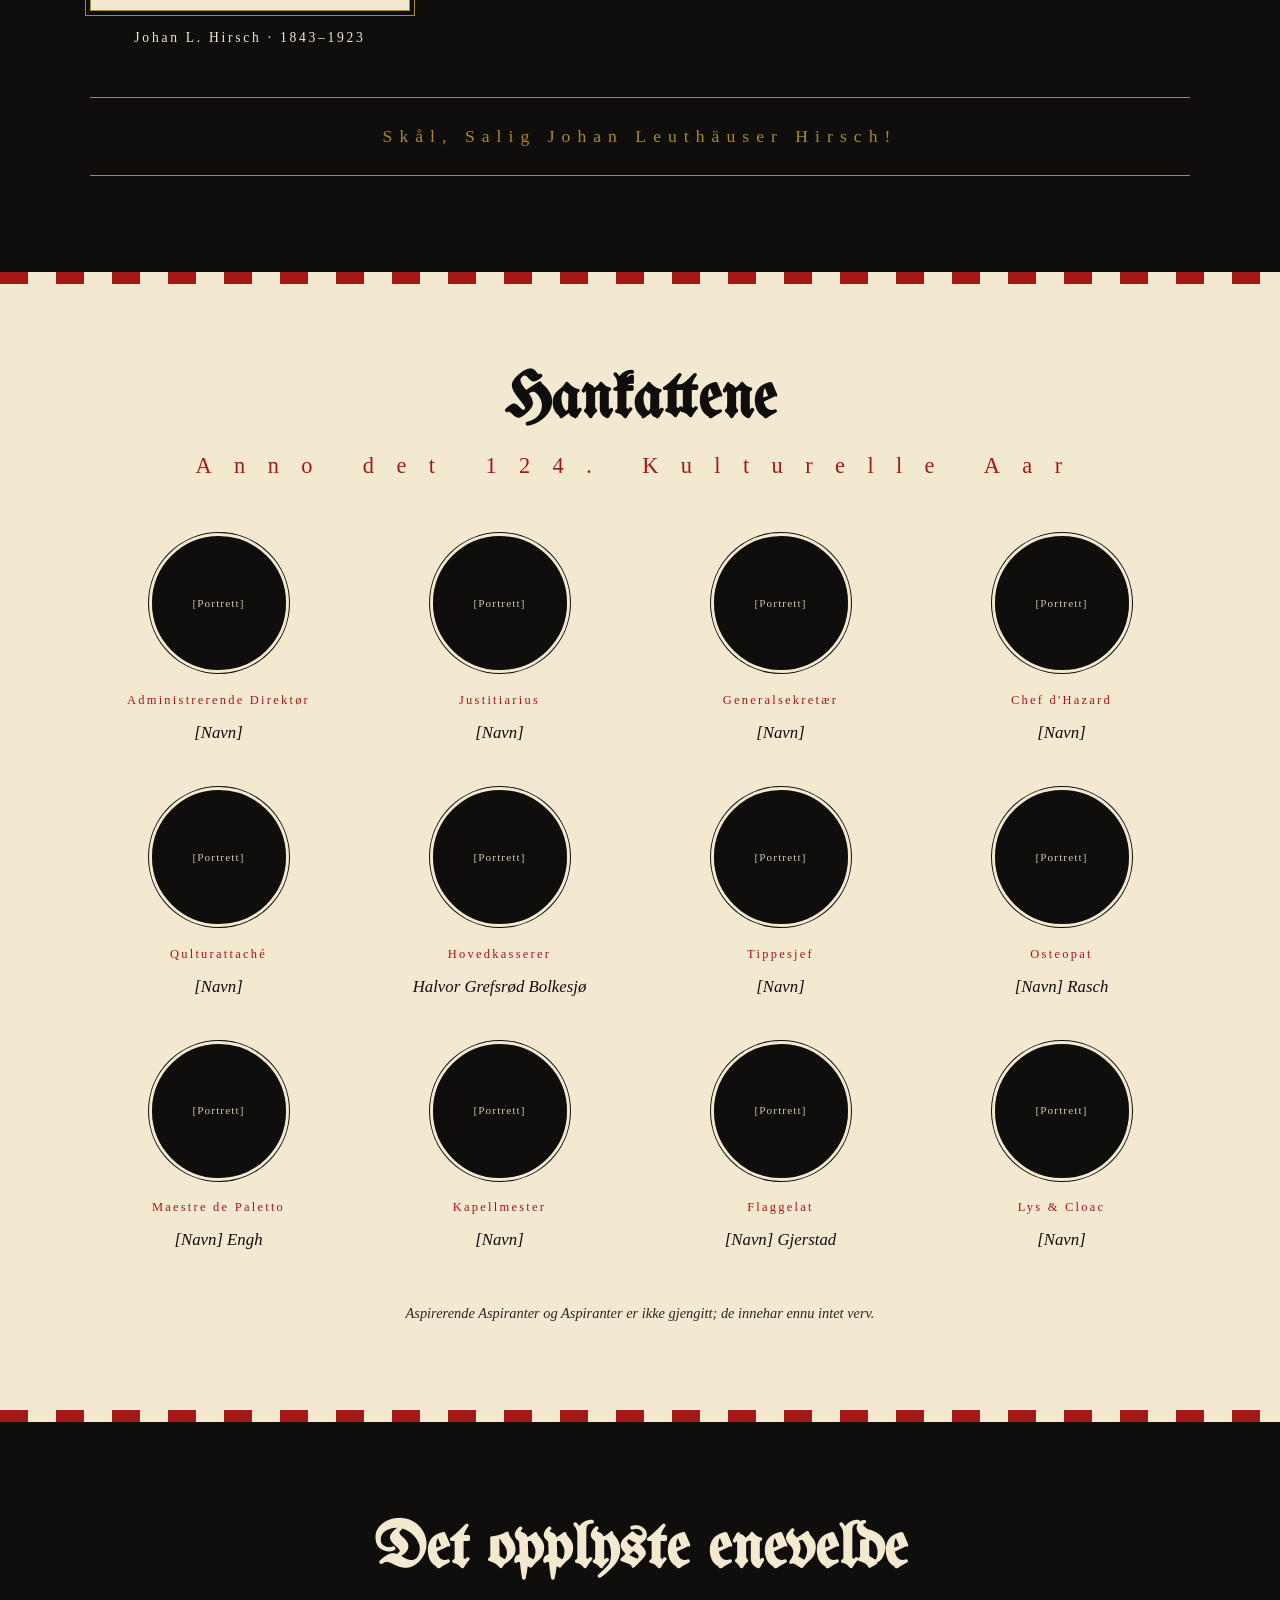
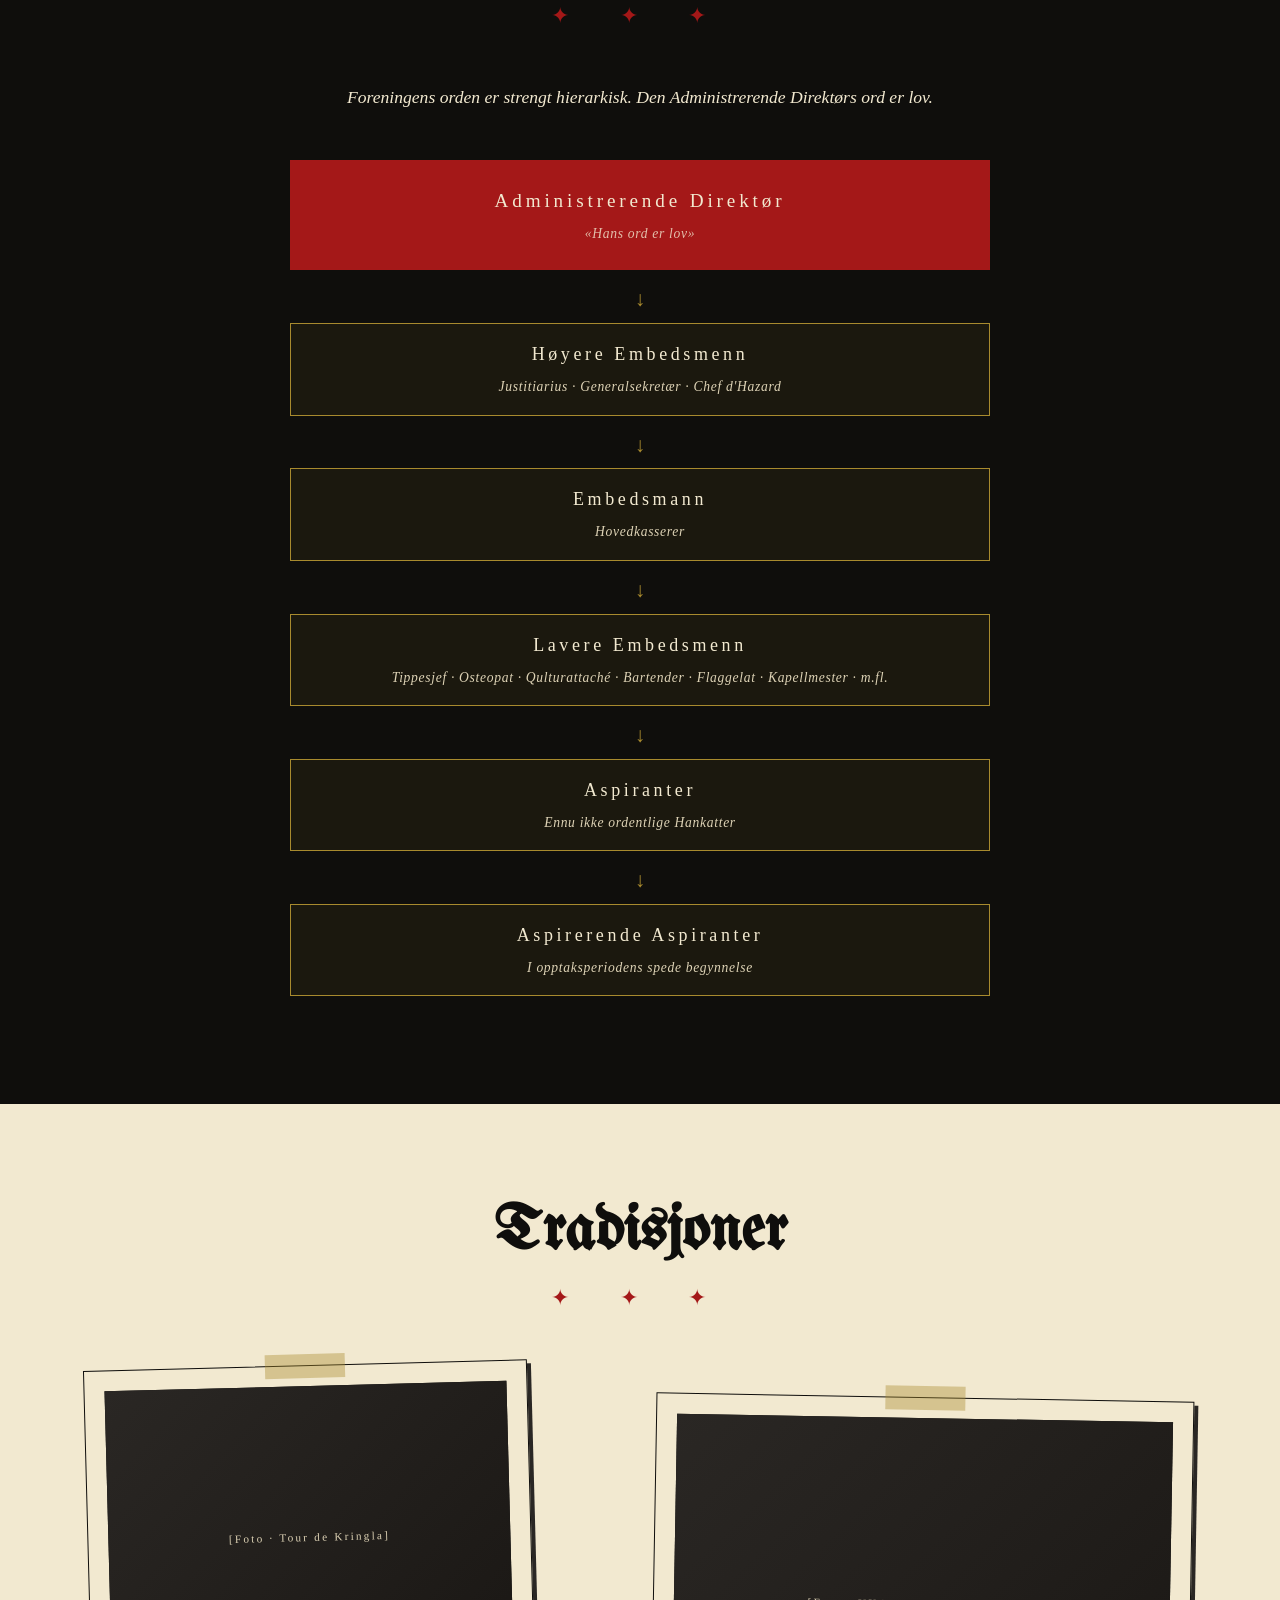
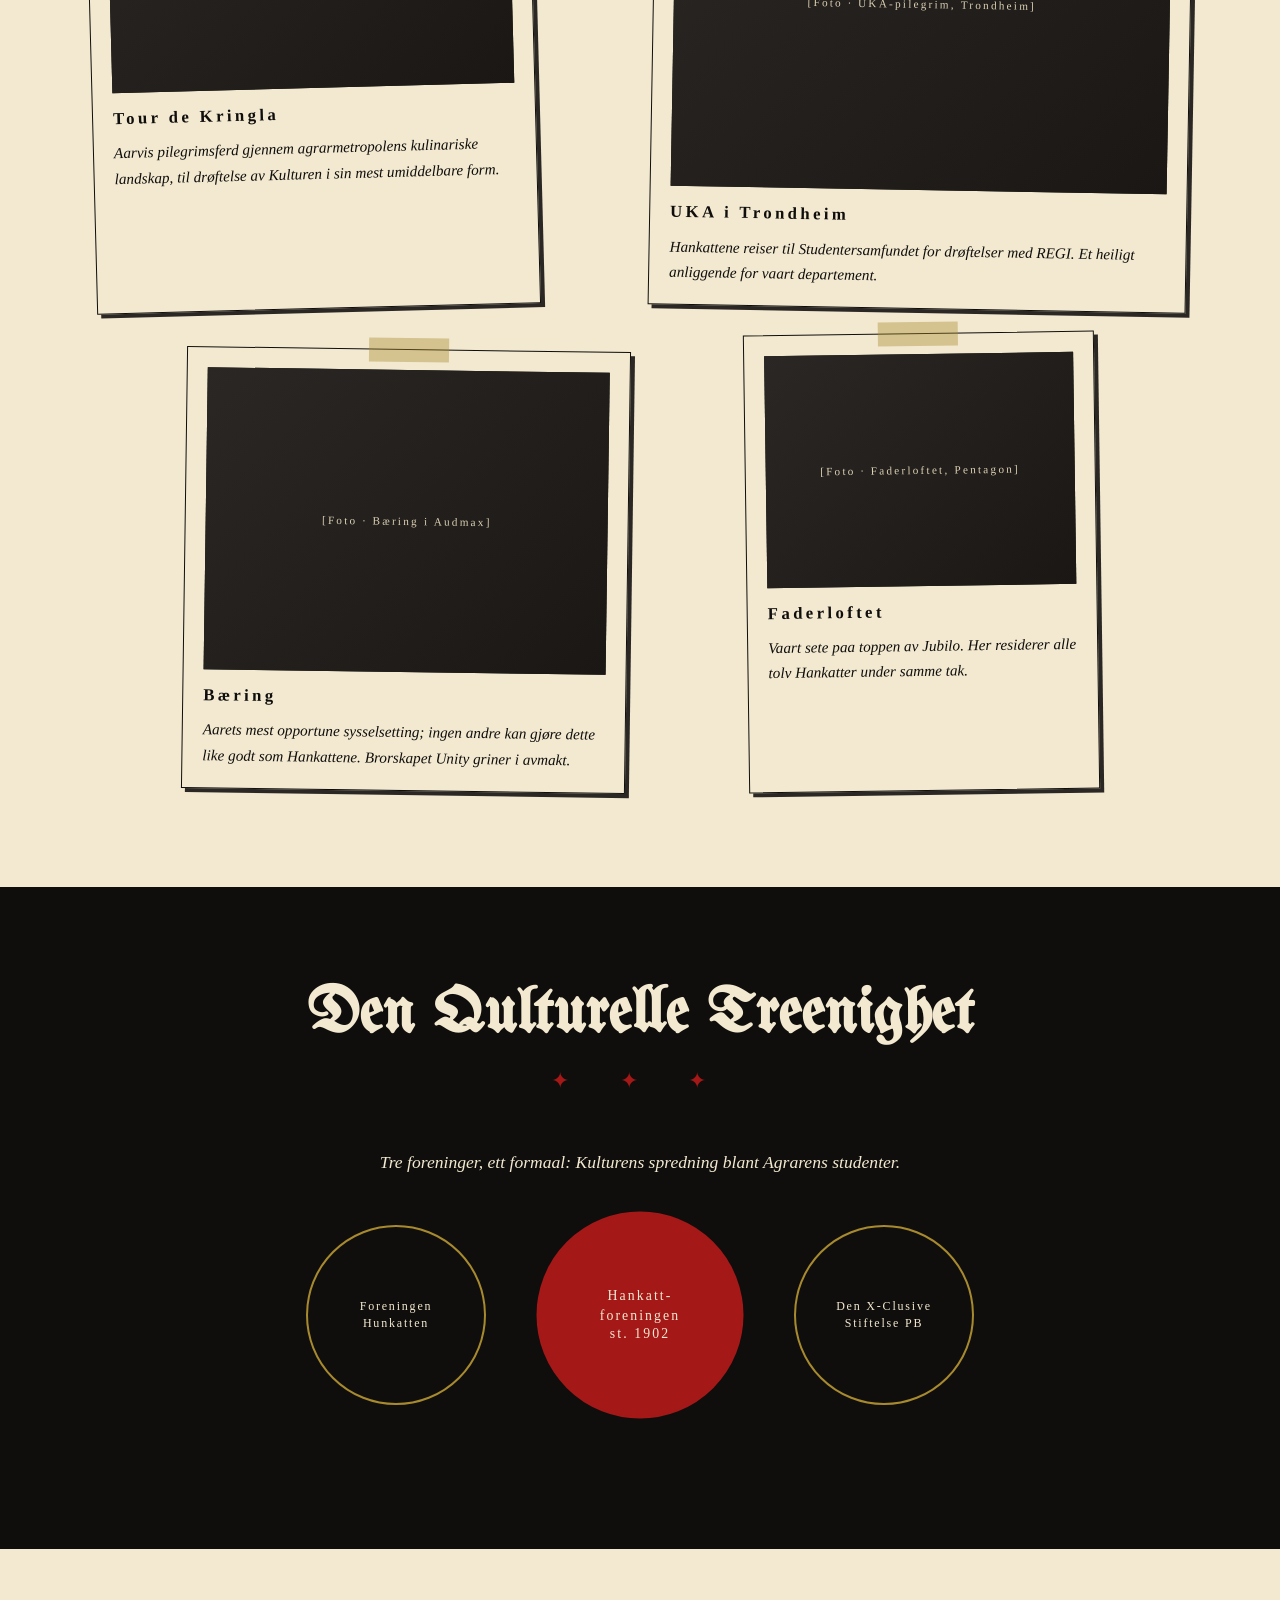
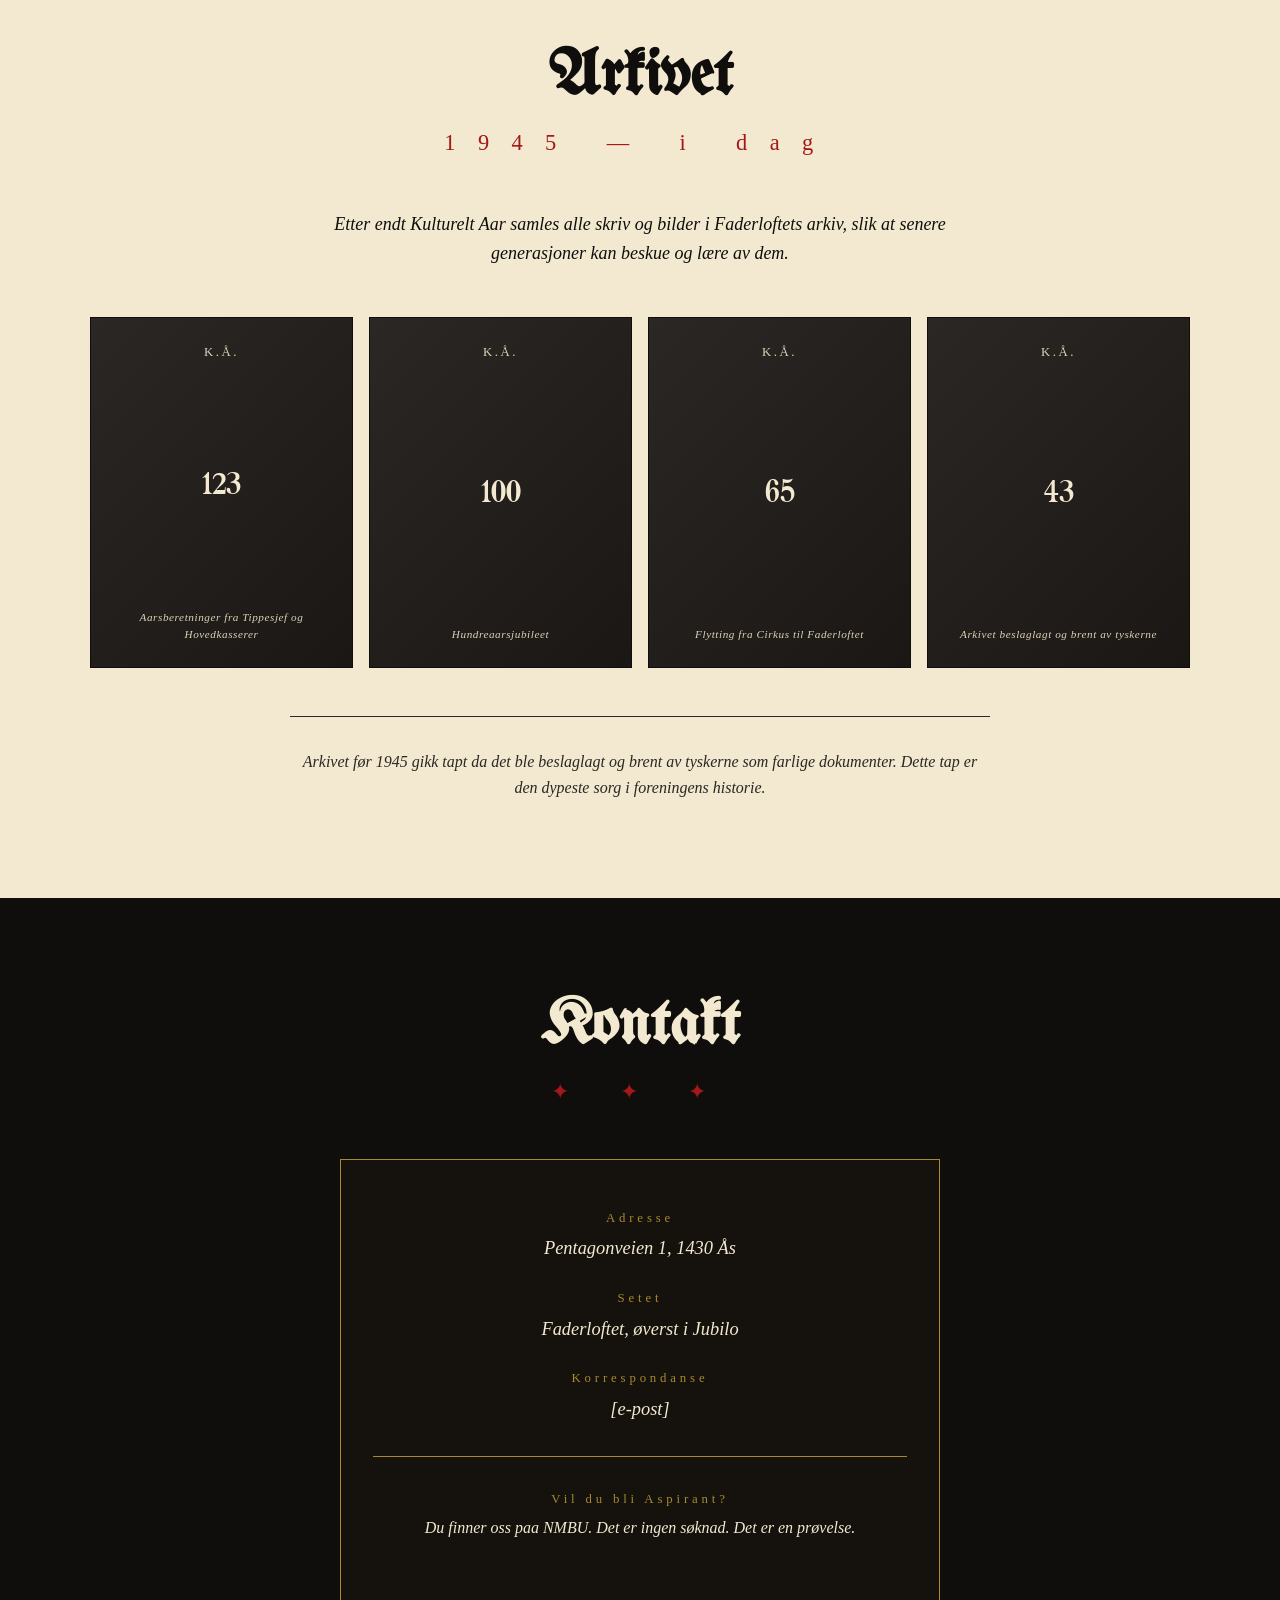
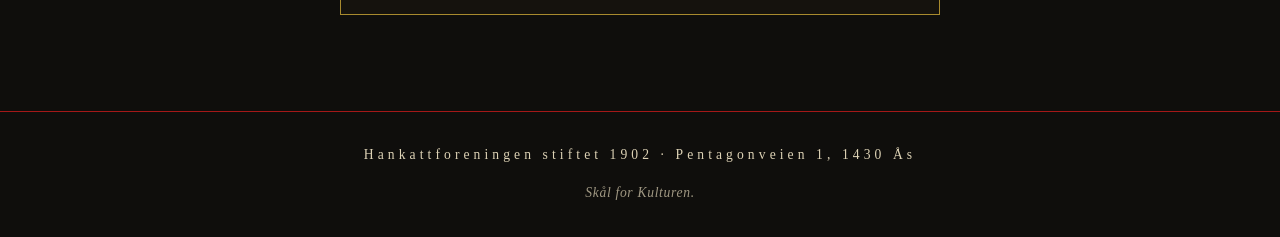
==== commit 51e26aca: "Endre Maestro de Poletto til Maestre de Paletto" ====
--- a/hankatt-mockup.html
+++ b/hankatt-mockup.html
@@ -795,7 +795,7 @@
       </div>
       <div class="member">
         <div class="member-portrait">[Portrett]</div>
-        <div class="member-title">Maestro de Poletto</div>
+        <div class="member-title">Maestre de Paletto</div>
         <div class="member-name">[Navn] Engh</div>
       </div>
       <div class="member">
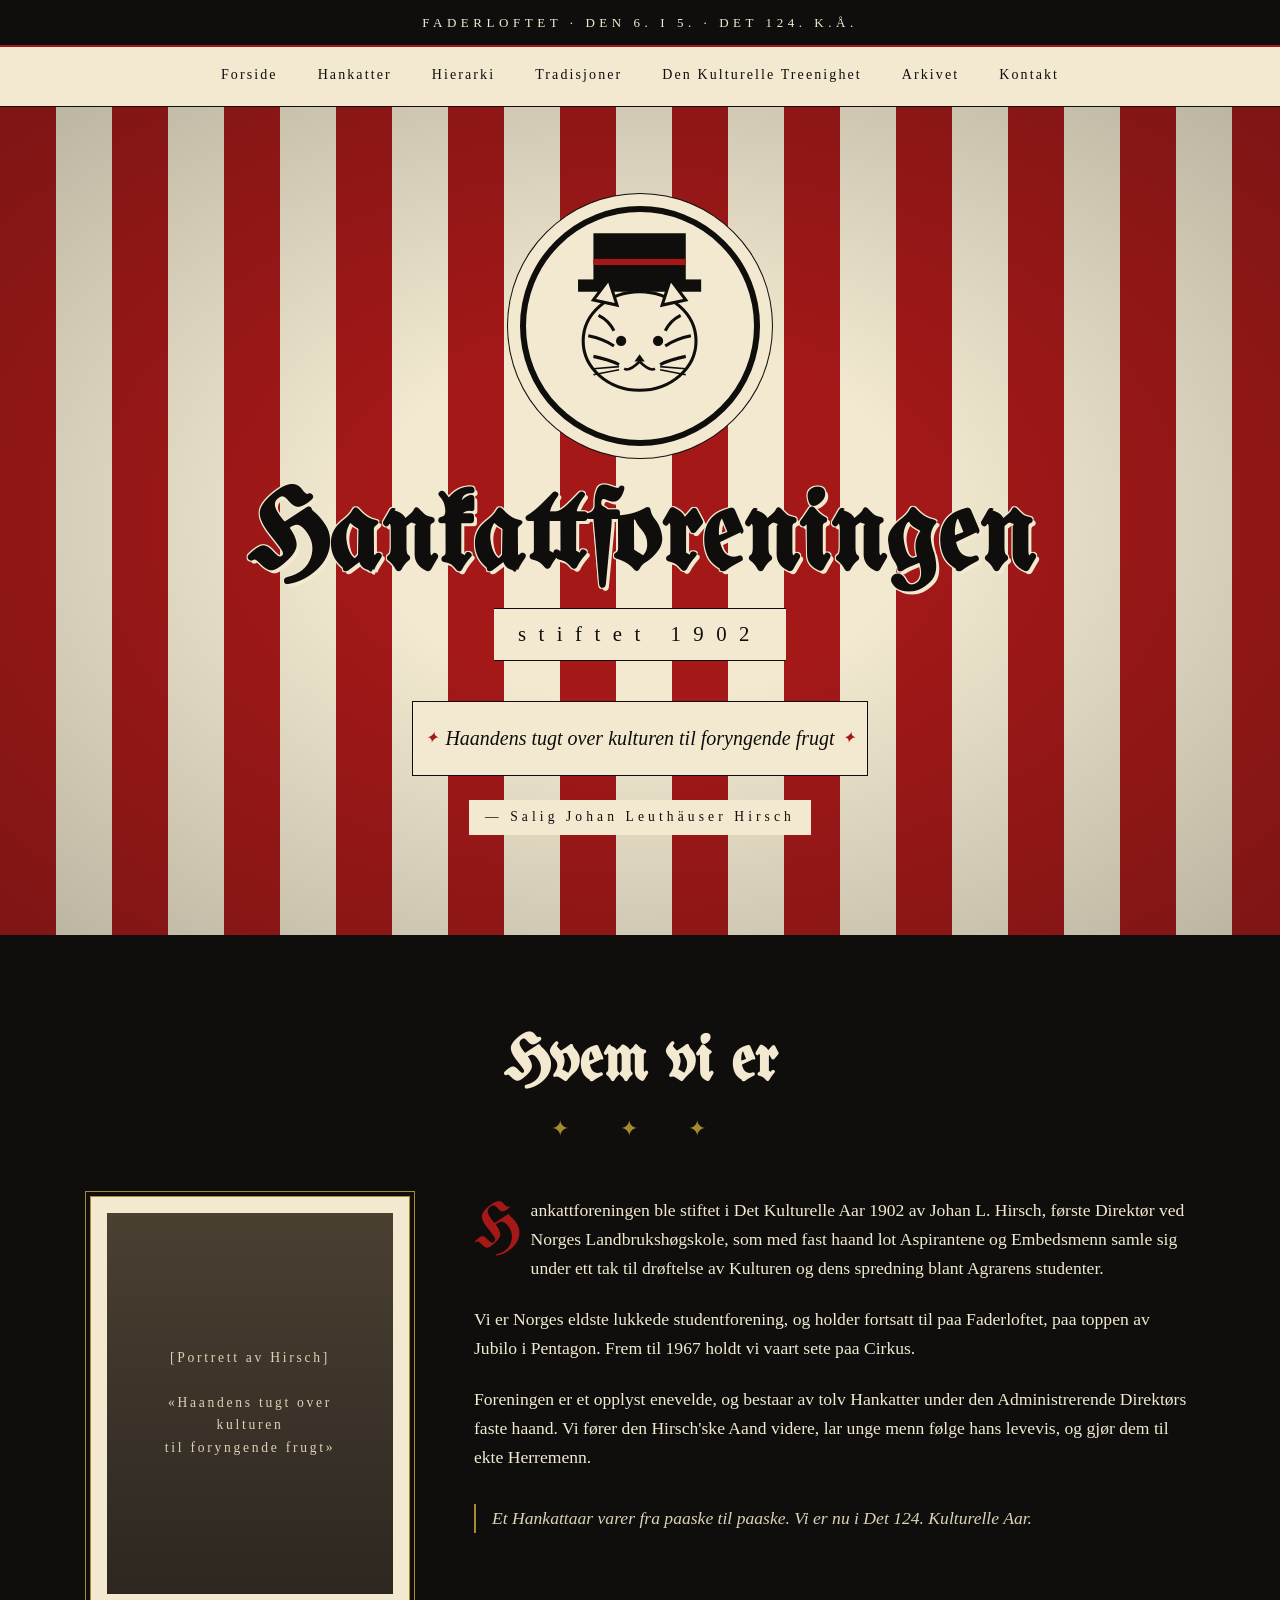
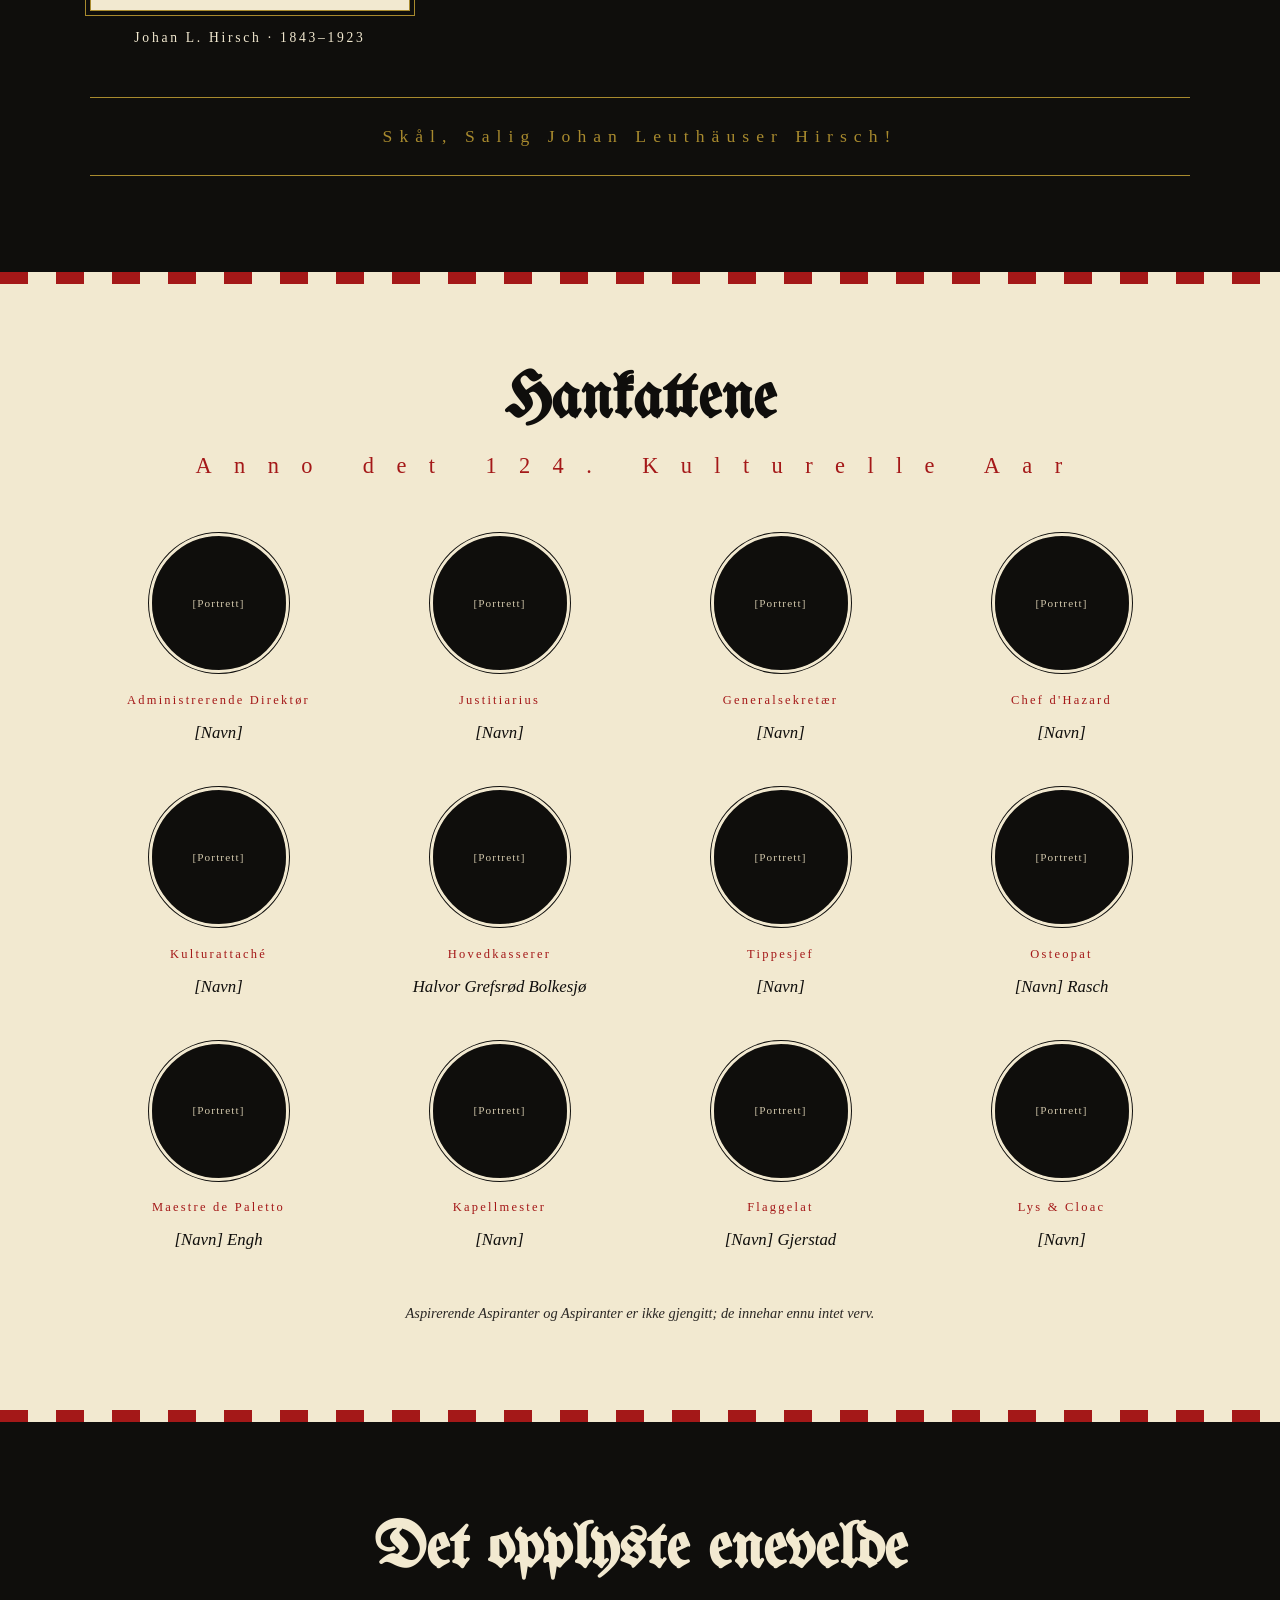
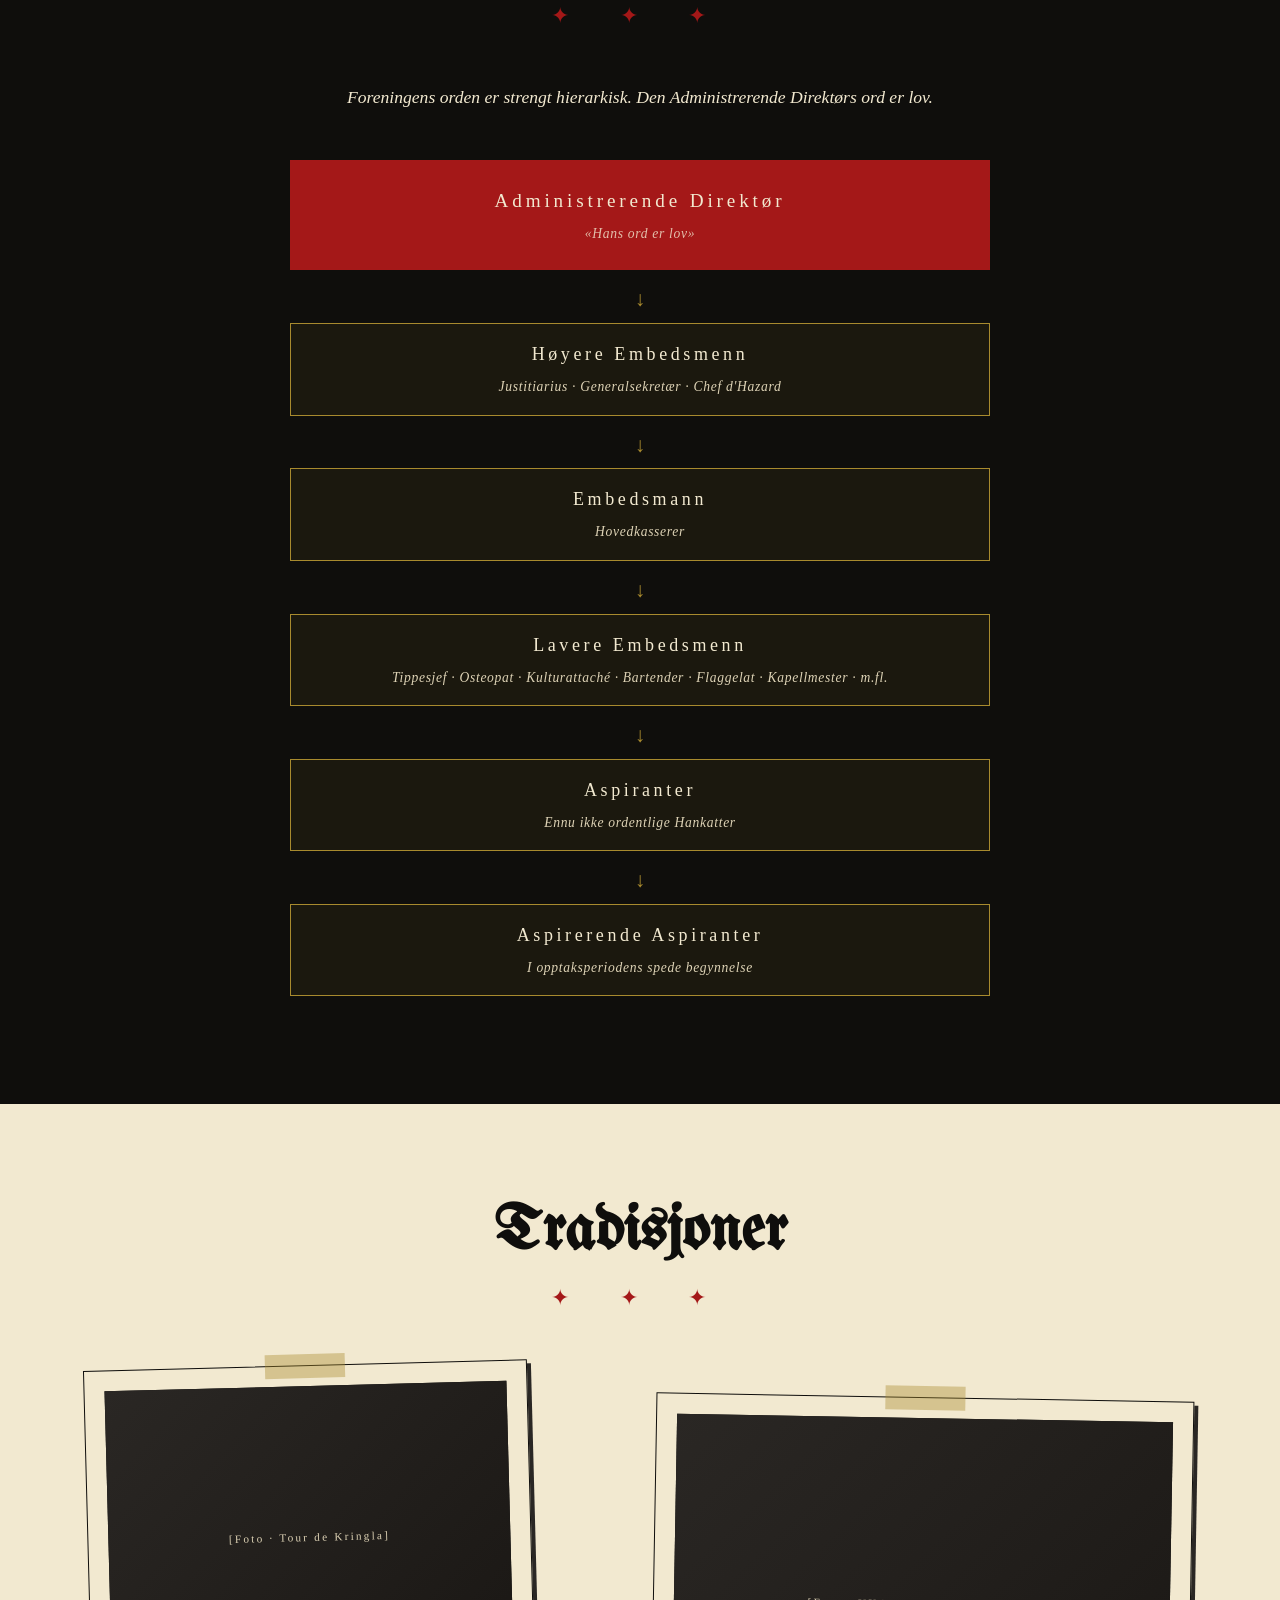
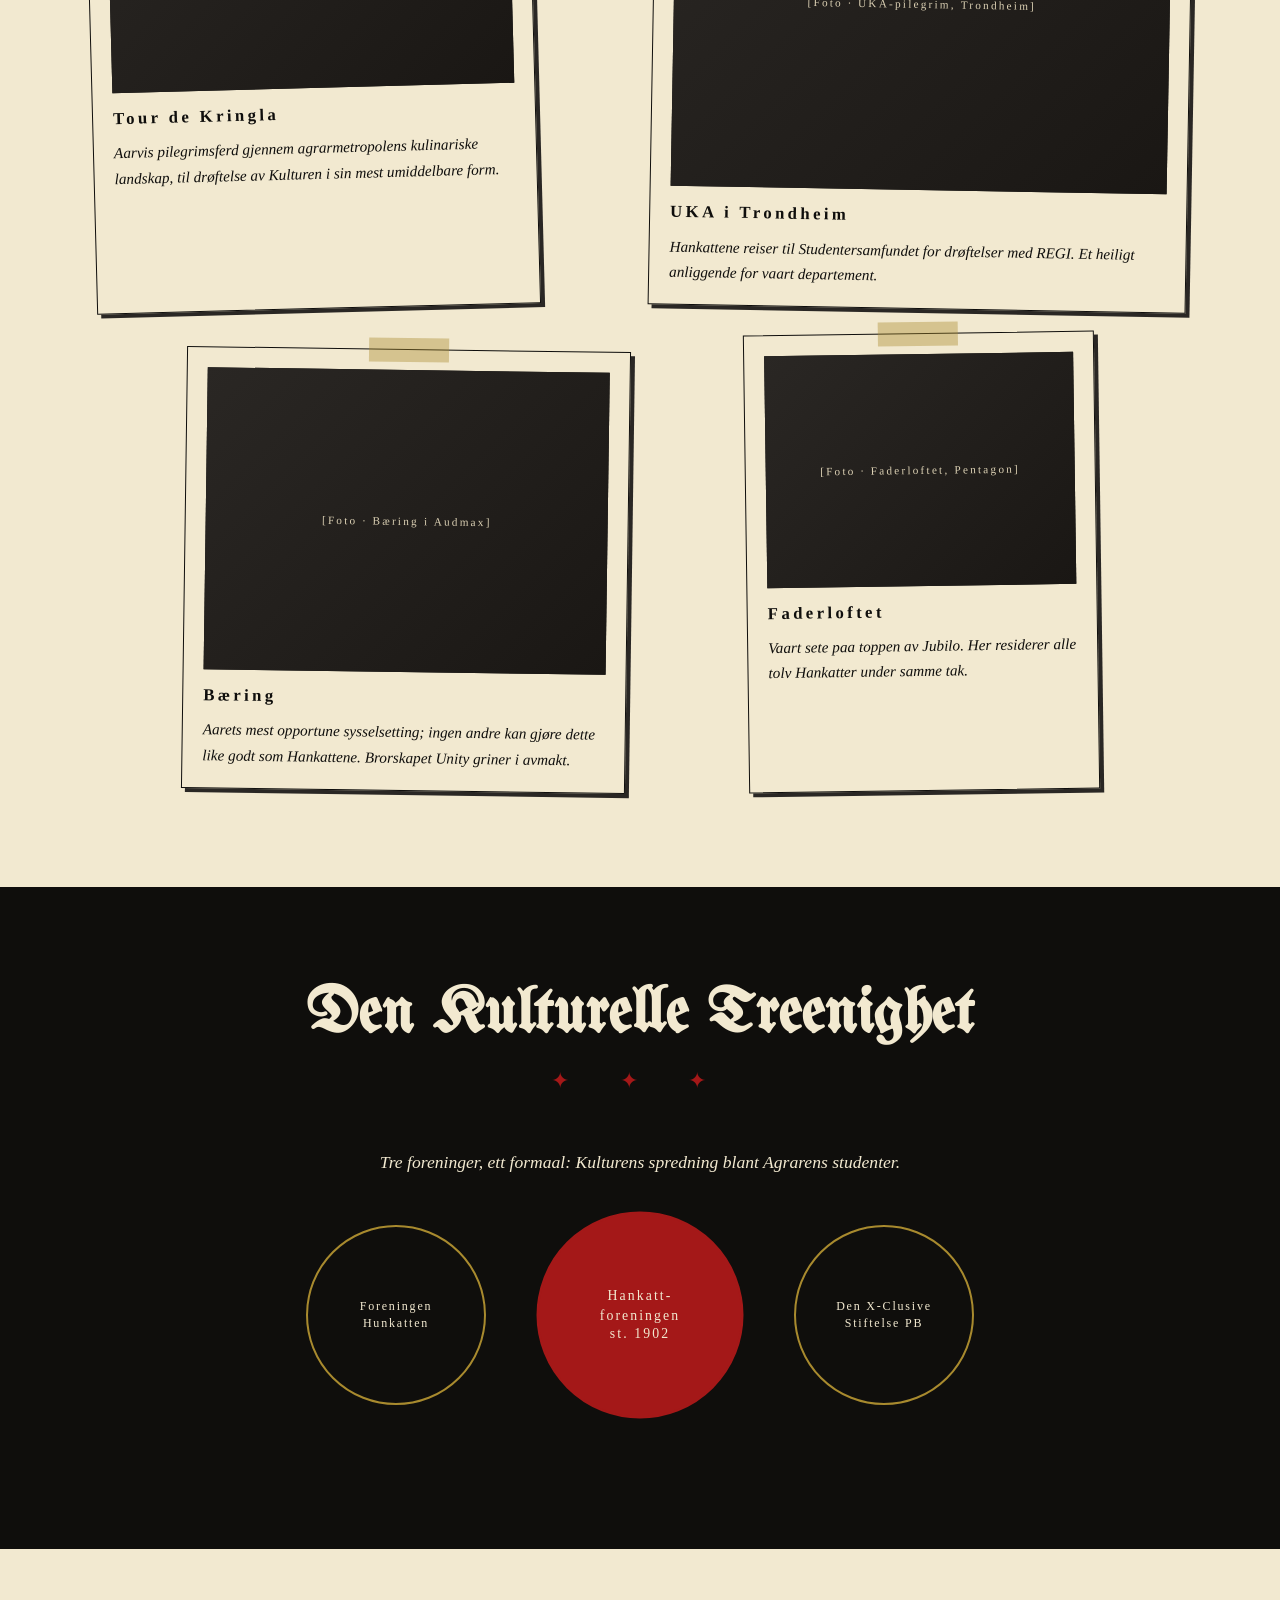
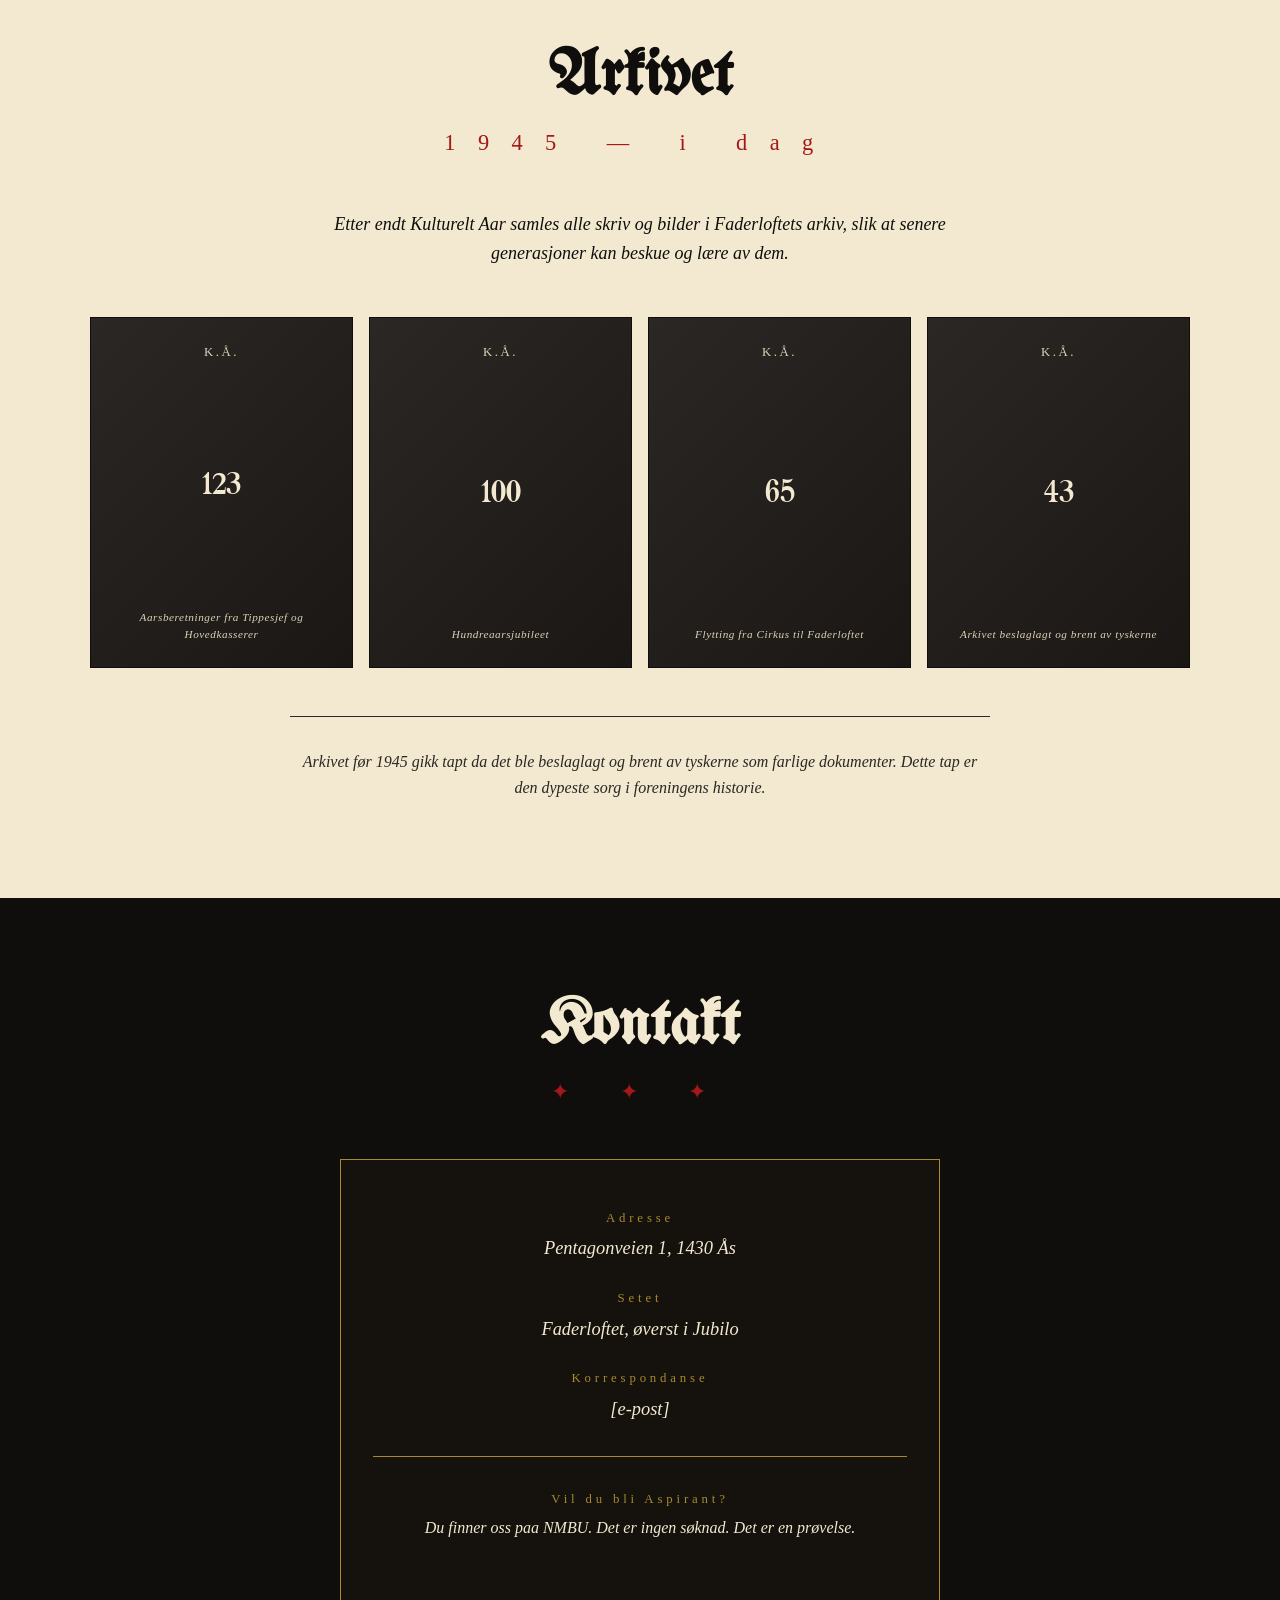
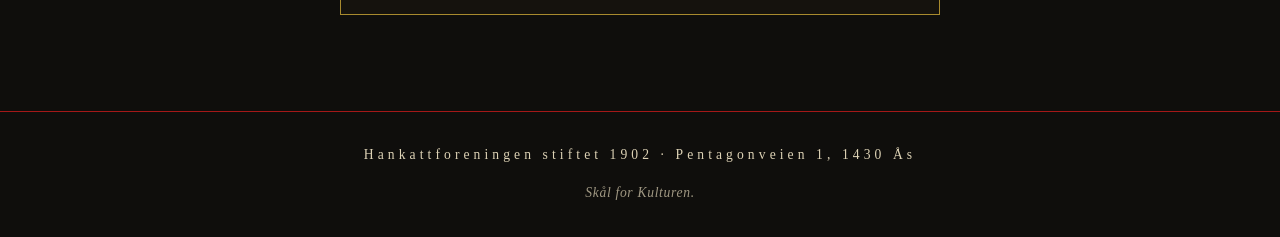
==== commit f974899f: "Endre alle forekomster av Qultur til Kultur" ====
--- a/hankatt-mockup.html
+++ b/hankatt-mockup.html
@@ -660,7 +660,7 @@
   <a href="#hankatter">Hankatter</a>
   <a href="#hierarki">Hierarki</a>
   <a href="#tradisjoner">Tradisjoner</a>
-  <a href="#treenighet">Den Qulturelle Treenighet</a>
+  <a href="#treenighet">Den Kulturelle Treenighet</a>
   <a href="#arkiv">Arkivet</a>
   <a href="#kontakt">Kontakt</a>
 </nav>
@@ -775,7 +775,7 @@
       </div>
       <div class="member">
         <div class="member-portrait">[Portrett]</div>
-        <div class="member-title">Qulturattaché</div>
+        <div class="member-title">Kulturattaché</div>
         <div class="member-name">[Navn]</div>
       </div>
       <div class="member">
@@ -848,7 +848,7 @@
       <div class="h-arrow">↓</div>
       <div class="h-level">
         Lavere Embedsmenn
-        <small>Tippesjef · Osteopat · Qulturattaché · Bartender · Flaggelat · Kapellmester · m.fl.</small>
+        <small>Tippesjef · Osteopat · Kulturattaché · Bartender · Flaggelat · Kapellmester · m.fl.</small>
       </div>
       <div class="h-arrow">↓</div>
       <div class="h-level">
@@ -905,7 +905,7 @@
 <!-- ===== TREENIGHET ===== -->
 <section id="treenighet" class="trinity">
   <div class="container">
-    <h2 class="headline">Den Qulturelle Treenighet</h2>
+    <h2 class="headline">Den Kulturelle Treenighet</h2>
     <div class="ornament">✦ ✦ ✦</div>
     <p style="max-width: 620px; margin: 0 auto; font-style: italic; font-size: 1.1rem;">
       Tre foreninger, ett formaal: Kulturens spredning blant Agrarens studenter.
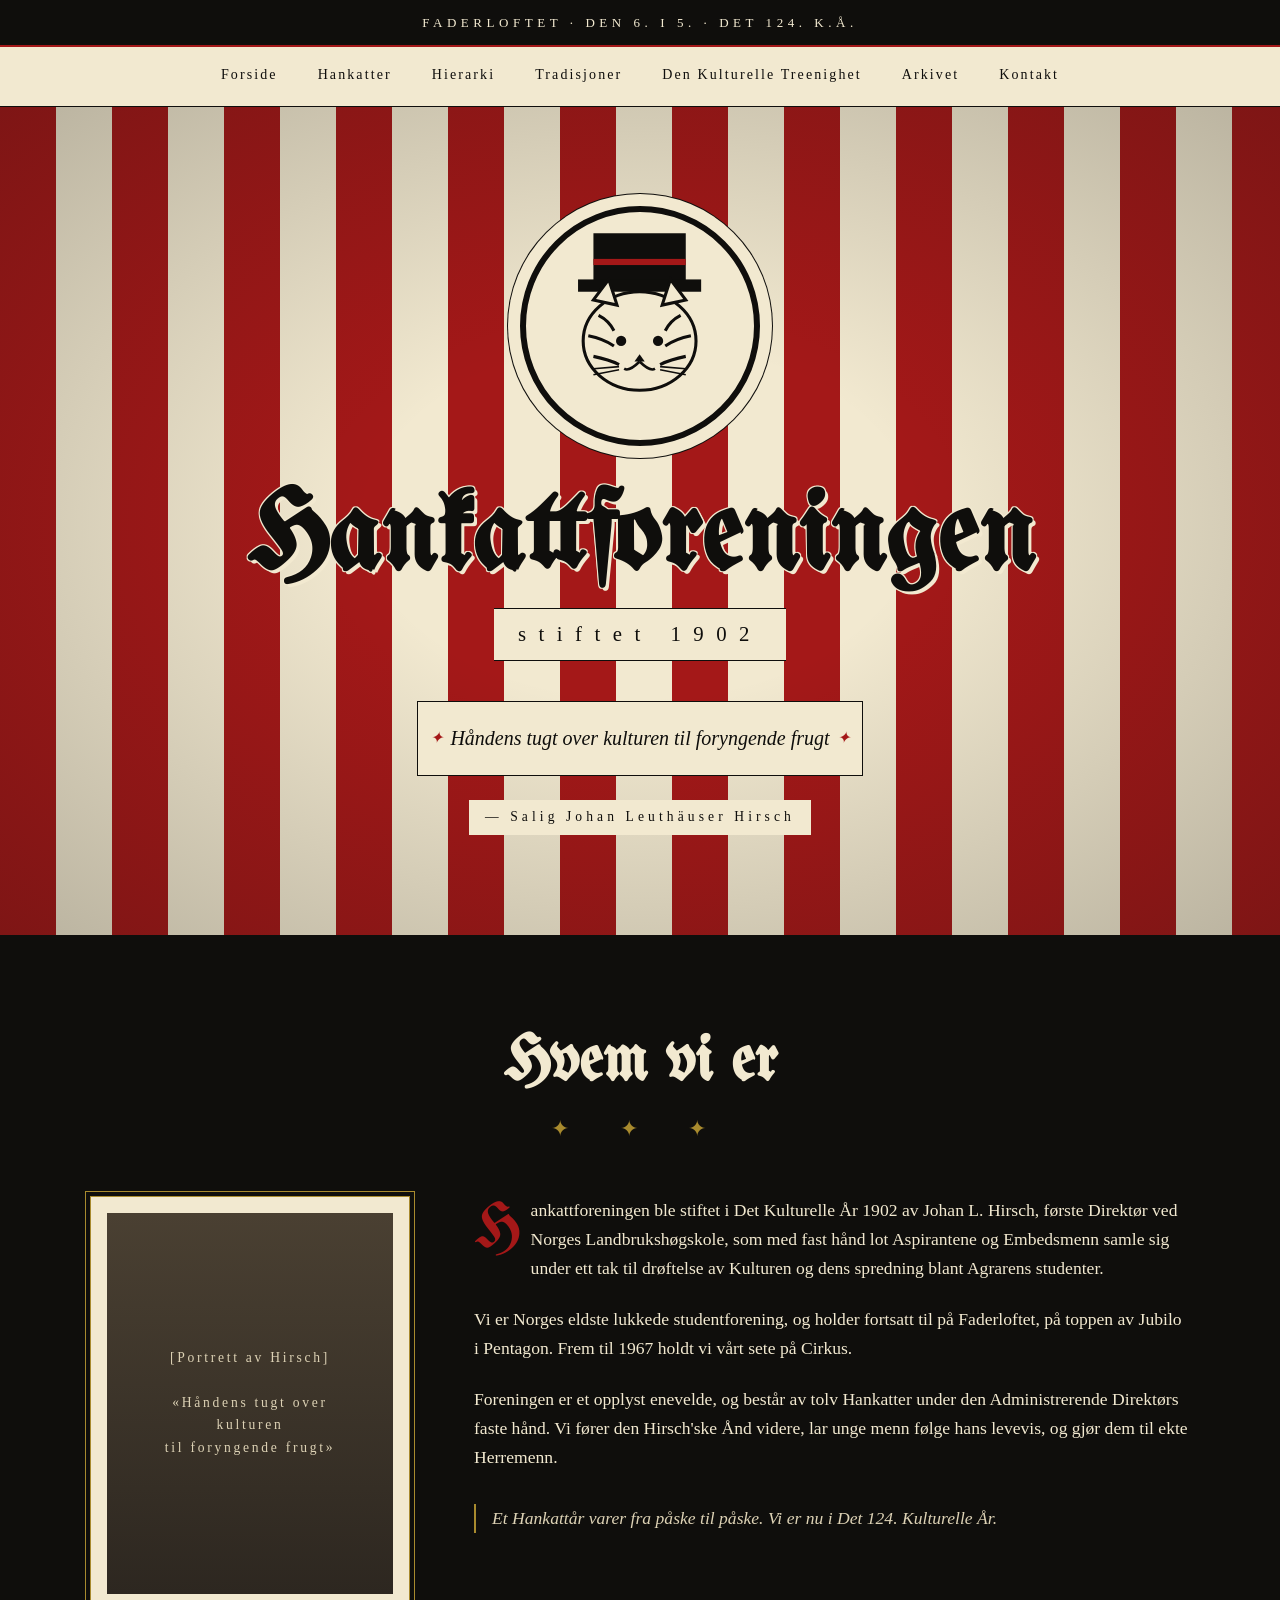
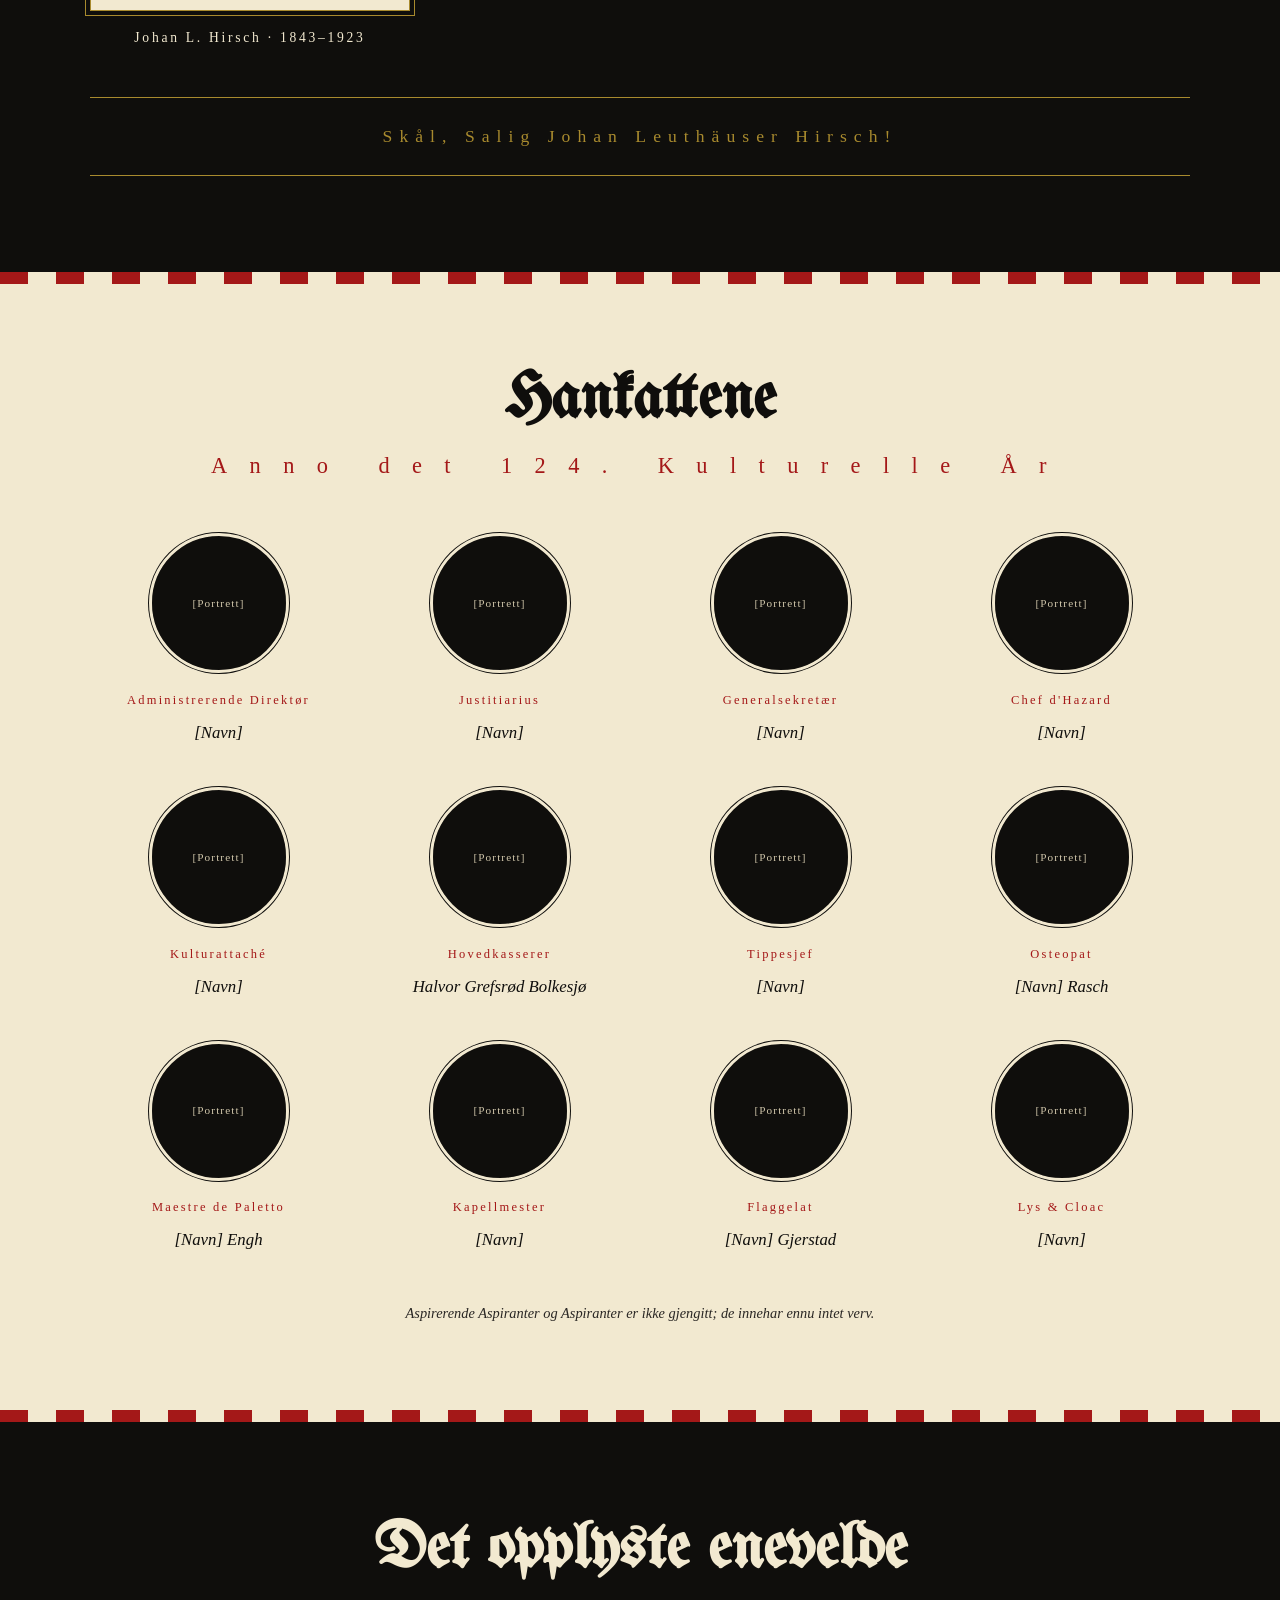
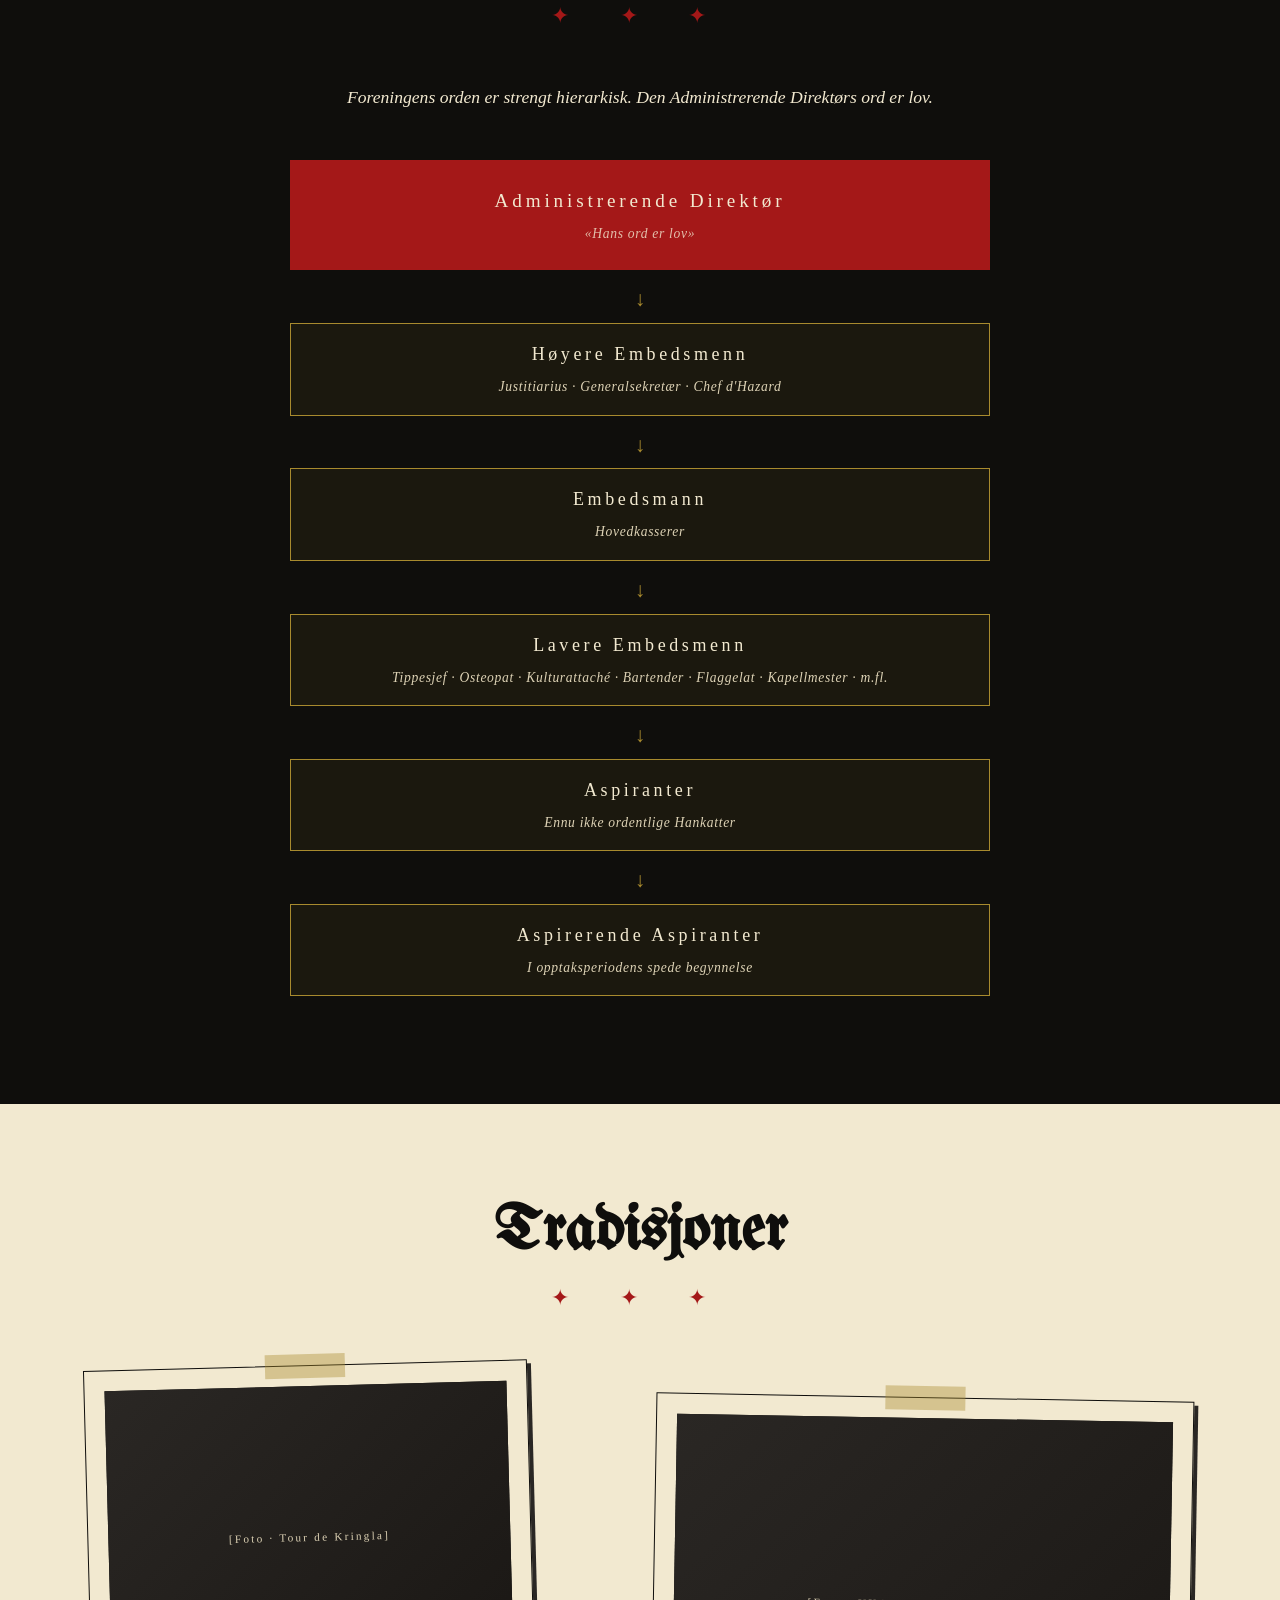
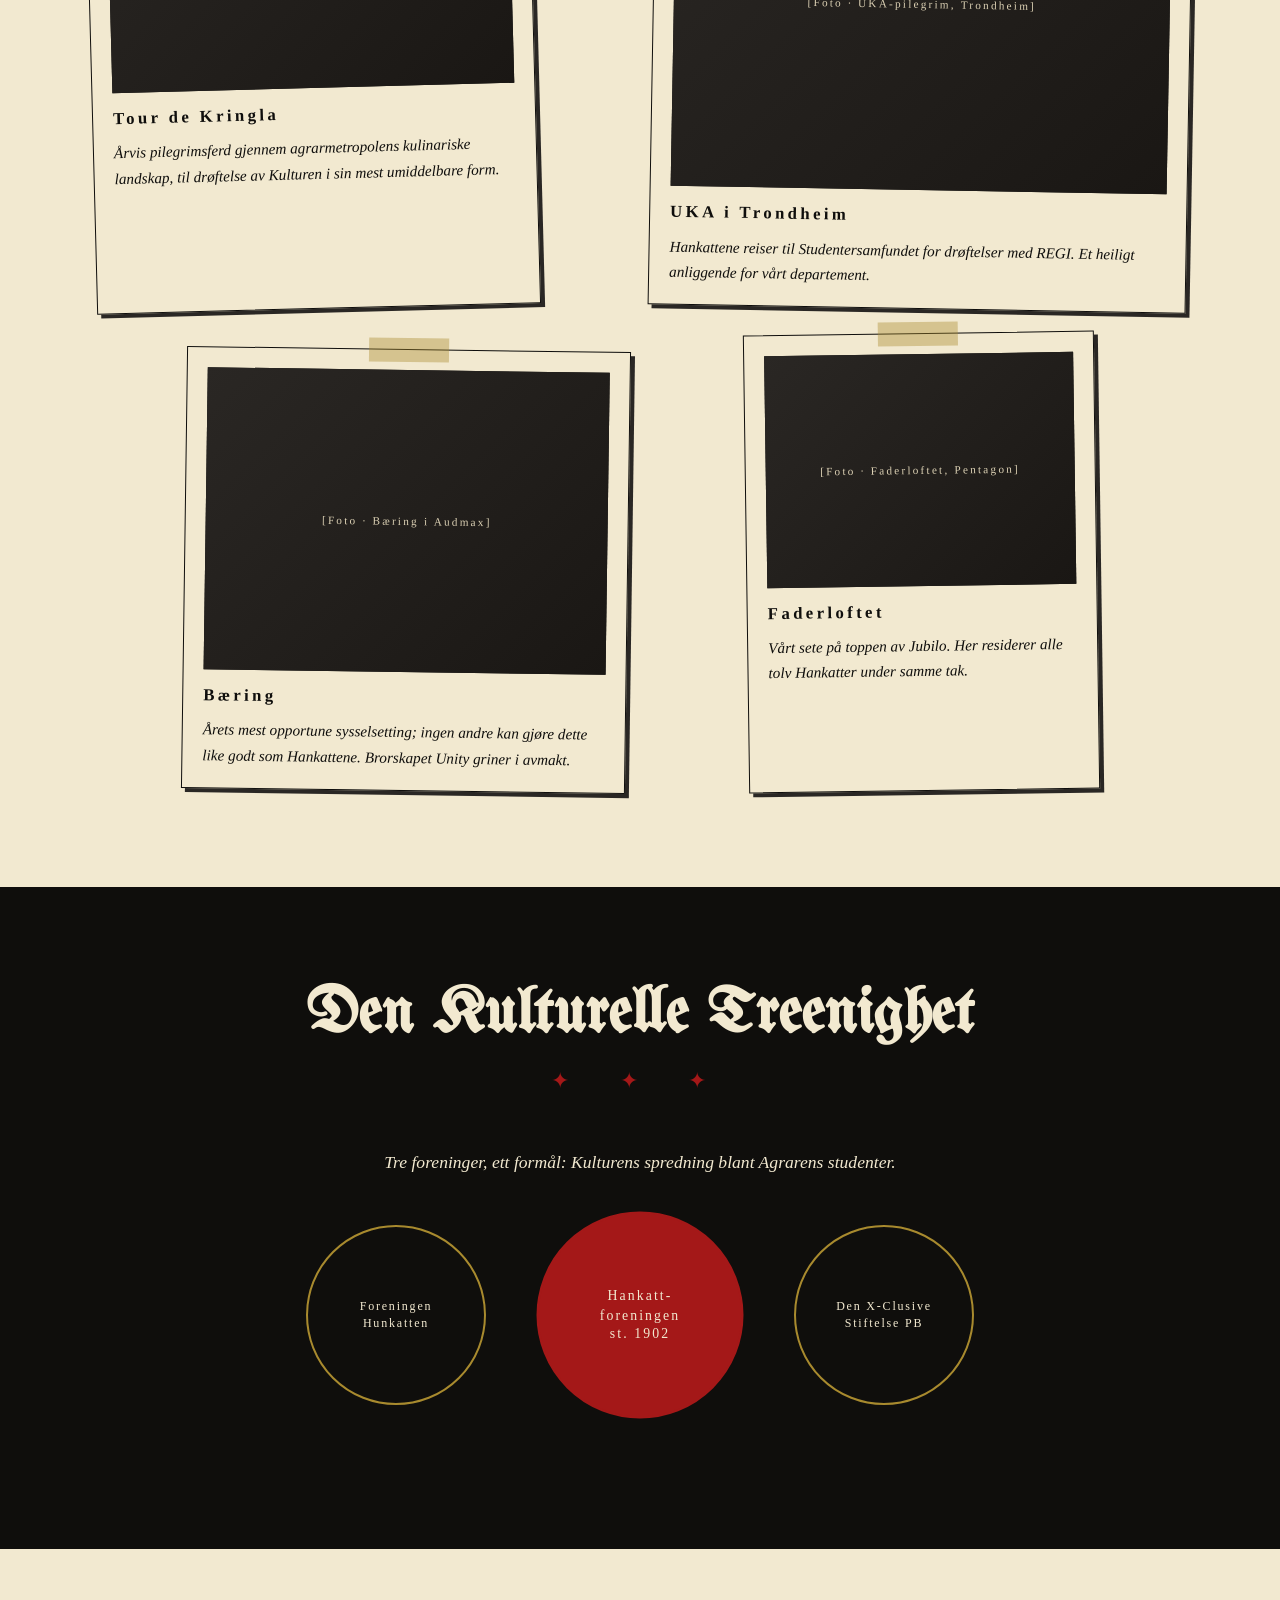
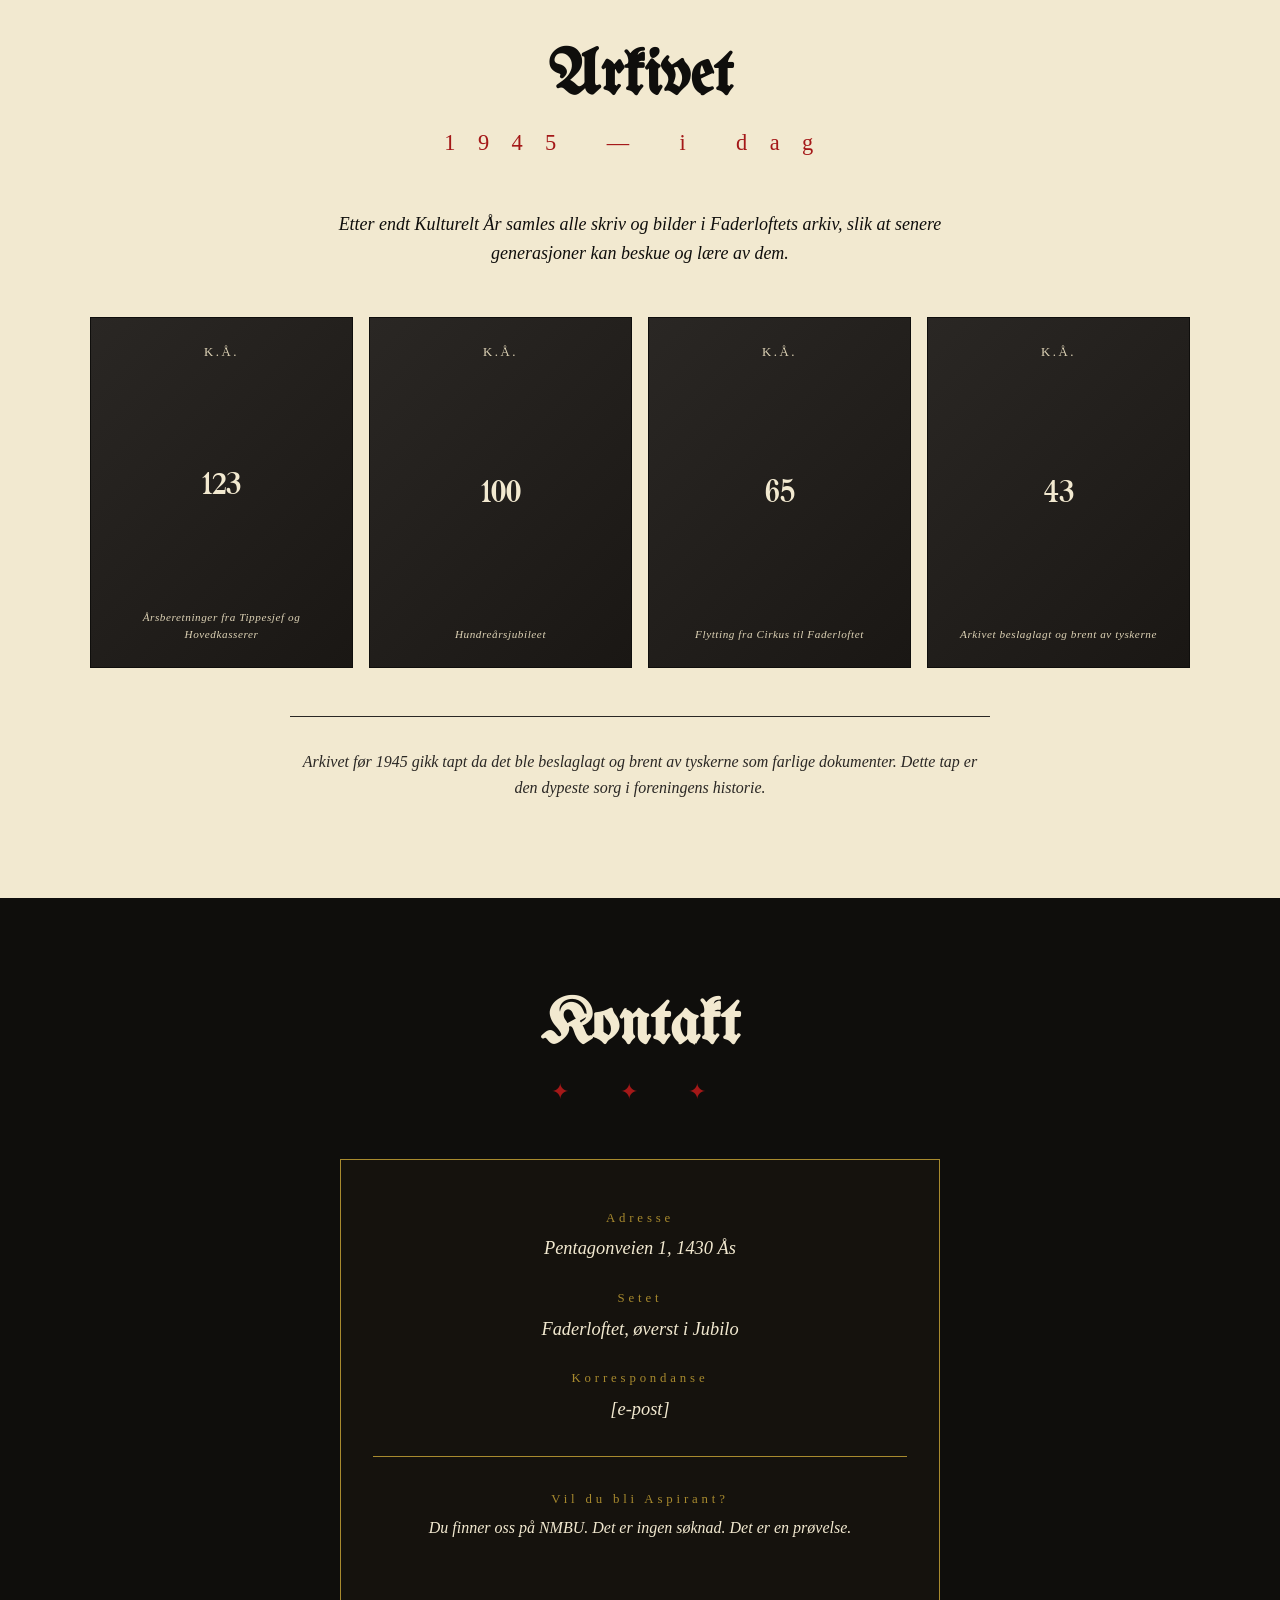
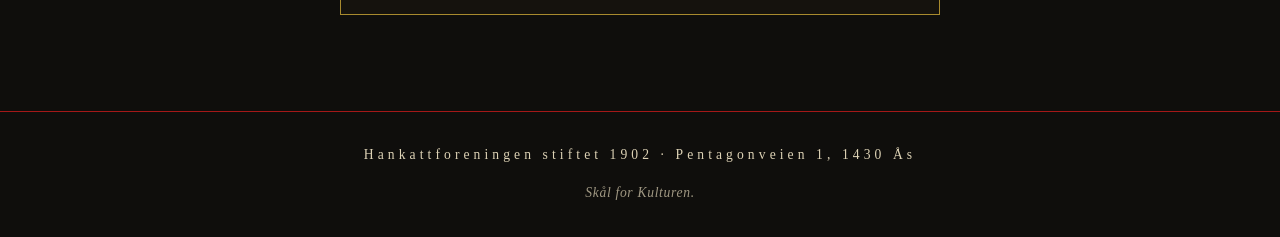
==== commit 75ab30f6: "Endre arkaisk aa-staving til å i løpende tekst Erstatter Haandens/Aar/paa/vaart/haand/formaal osv. m" ====
--- a/hankatt-mockup.html
+++ b/hankatt-mockup.html
@@ -704,7 +704,7 @@
   <h1>Hankattforeningen</h1>
   <div class="hero-est">stiftet 1902</div>
   <div class="hero-motto">
-    Haandens tugt over kulturen til foryngende frugt
+    Håndens tugt over kulturen til foryngende frugt
   </div>
   <div class="hero-attrib">— Salig Johan Leuthäuser Hirsch</div>
 </section>
@@ -719,7 +719,7 @@
       <div>
         <div class="hirsch-frame">
           <div class="hirsch-portrait">
-            [Portrett av Hirsch]<br><br>«Haandens tugt over kulturen<br>til foryngende frugt»
+            [Portrett av Hirsch]<br><br>«Håndens tugt over kulturen<br>til foryngende frugt»
           </div>
         </div>
         <div class="hirsch-caption" style="color: var(--paper);">
@@ -728,14 +728,14 @@
       </div>
 
       <div class="about-text">
-        <p class="first-letter">Hankattforeningen ble stiftet i Det Kulturelle Aar 1902 av Johan L. Hirsch, første Direktør ved Norges Landbrukshøgskole, som med fast haand lot Aspirantene og Embedsmenn samle sig under ett tak til drøftelse av Kulturen og dens spredning blant Agrarens studenter.</p>
-
-        <p>Vi er Norges eldste lukkede studentforening, og holder fortsatt til paa Faderloftet, paa toppen av Jubilo i Pentagon. Frem til 1967 holdt vi vaart sete paa Cirkus.</p>
-
-        <p>Foreningen er et opplyst enevelde, og bestaar av tolv Hankatter under den Administrerende Direktørs faste haand. Vi fører den Hirsch'ske Aand videre, lar unge menn følge hans levevis, og gjør dem til ekte Herremenn.</p>
+        <p class="first-letter">Hankattforeningen ble stiftet i Det Kulturelle År 1902 av Johan L. Hirsch, første Direktør ved Norges Landbrukshøgskole, som med fast hånd lot Aspirantene og Embedsmenn samle sig under ett tak til drøftelse av Kulturen og dens spredning blant Agrarens studenter.</p>
+
+        <p>Vi er Norges eldste lukkede studentforening, og holder fortsatt til på Faderloftet, på toppen av Jubilo i Pentagon. Frem til 1967 holdt vi vårt sete på Cirkus.</p>
+
+        <p>Foreningen er et opplyst enevelde, og består av tolv Hankatter under den Administrerende Direktørs faste hånd. Vi fører den Hirsch'ske Ånd videre, lar unge menn følge hans levevis, og gjør dem til ekte Herremenn.</p>
 
         <p style="font-style: italic; color: var(--paper-dim); border-left: 2px solid var(--gold); padding-left: 1rem; margin-top: 2rem;">
-          Et Hankattaar varer fra paaske til paaske. Vi er nu i Det 124. Kulturelle Aar.
+          Et Hankattår varer fra påske til påske. Vi er nu i Det 124. Kulturelle År.
         </p>
       </div>
     </div>
@@ -750,7 +750,7 @@
 <section id="hankatter" class="content members-section">
   <div class="container">
     <h2 class="headline">Hankattene</h2>
-    <div class="ornament">Anno det 124. Kulturelle Aar</div>
+    <div class="ornament">Anno det 124. Kulturelle År</div>
 
     <div class="members-grid">
       <div class="member">
@@ -875,28 +875,28 @@
         <div class="scrap-tape"></div>
         <div class="scrap-img">[Foto · Tour de Kringla]</div>
         <h3>Tour de Kringla</h3>
-        <p>Aarvis pilegrimsferd gjennem agrarmetropolens kulinariske landskap, til drøftelse av Kulturen i sin mest umiddelbare form.</p>
+        <p>Årvis pilegrimsferd gjennem agrarmetropolens kulinariske landskap, til drøftelse av Kulturen i sin mest umiddelbare form.</p>
       </div>
 
       <div class="scrap scrap-2">
         <div class="scrap-tape"></div>
         <div class="scrap-img">[Foto · UKA-pilegrim, Trondheim]</div>
         <h3>UKA i Trondheim</h3>
-        <p>Hankattene reiser til Studentersamfundet for drøftelser med REGI. Et heiligt anliggende for vaart departement.</p>
+        <p>Hankattene reiser til Studentersamfundet for drøftelser med REGI. Et heiligt anliggende for vårt departement.</p>
       </div>
 
       <div class="scrap scrap-3">
         <div class="scrap-tape"></div>
         <div class="scrap-img">[Foto · Bæring i Audmax]</div>
         <h3>Bæring</h3>
-        <p>Aarets mest opportune sysselsetting; ingen andre kan gjøre dette like godt som Hankattene. Brorskapet Unity griner i avmakt.</p>
+        <p>Årets mest opportune sysselsetting; ingen andre kan gjøre dette like godt som Hankattene. Brorskapet Unity griner i avmakt.</p>
       </div>
 
       <div class="scrap scrap-4">
         <div class="scrap-tape"></div>
         <div class="scrap-img">[Foto · Faderloftet, Pentagon]</div>
         <h3>Faderloftet</h3>
-        <p>Vaart sete paa toppen av Jubilo. Her residerer alle tolv Hankatter under samme tak.</p>
+        <p>Vårt sete på toppen av Jubilo. Her residerer alle tolv Hankatter under samme tak.</p>
       </div>
     </div>
   </div>
@@ -908,7 +908,7 @@
     <h2 class="headline">Den Kulturelle Treenighet</h2>
     <div class="ornament">✦ ✦ ✦</div>
     <p style="max-width: 620px; margin: 0 auto; font-style: italic; font-size: 1.1rem;">
-      Tre foreninger, ett formaal: Kulturens spredning blant Agrarens studenter.
+      Tre foreninger, ett formål: Kulturens spredning blant Agrarens studenter.
     </p>
 
     <div class="trinity-graphic">
@@ -932,19 +932,19 @@
     <div class="ornament">1945 — i dag</div>
 
     <p style="text-align: center; max-width: 700px; margin: 0 auto 2rem; font-style: italic;">
-      Etter endt Kulturelt Aar samles alle skriv og bilder i Faderloftets arkiv, slik at senere generasjoner kan beskue og lære av dem.
+      Etter endt Kulturelt År samles alle skriv og bilder i Faderloftets arkiv, slik at senere generasjoner kan beskue og lære av dem.
     </p>
 
     <div class="archive-grid">
       <div class="archive-card">
         <div>K.Å.</div>
         <div class="year">123</div>
-        <div class="desc">Aarsberetninger fra Tippesjef og Hovedkasserer</div>
+        <div class="desc">Årsberetninger fra Tippesjef og Hovedkasserer</div>
       </div>
       <div class="archive-card">
         <div>K.Å.</div>
         <div class="year">100</div>
-        <div class="desc">Hundreaarsjubileet</div>
+        <div class="desc">Hundreårsjubileet</div>
       </div>
       <div class="archive-card">
         <div>K.Å.</div>
@@ -985,7 +985,7 @@
       </div>
       <div class="contact-row" style="margin-top: 2rem; padding-top: 2rem; border-top: 1px solid var(--gold);">
         <div class="contact-label">Vil du bli Aspirant?</div>
-        <div class="contact-value" style="font-size: 1rem;">Du finner oss paa NMBU. Det er ingen søknad. Det er en prøvelse.</div>
+        <div class="contact-value" style="font-size: 1rem;">Du finner oss på NMBU. Det er ingen søknad. Det er en prøvelse.</div>
       </div>
     </div>
   </div>
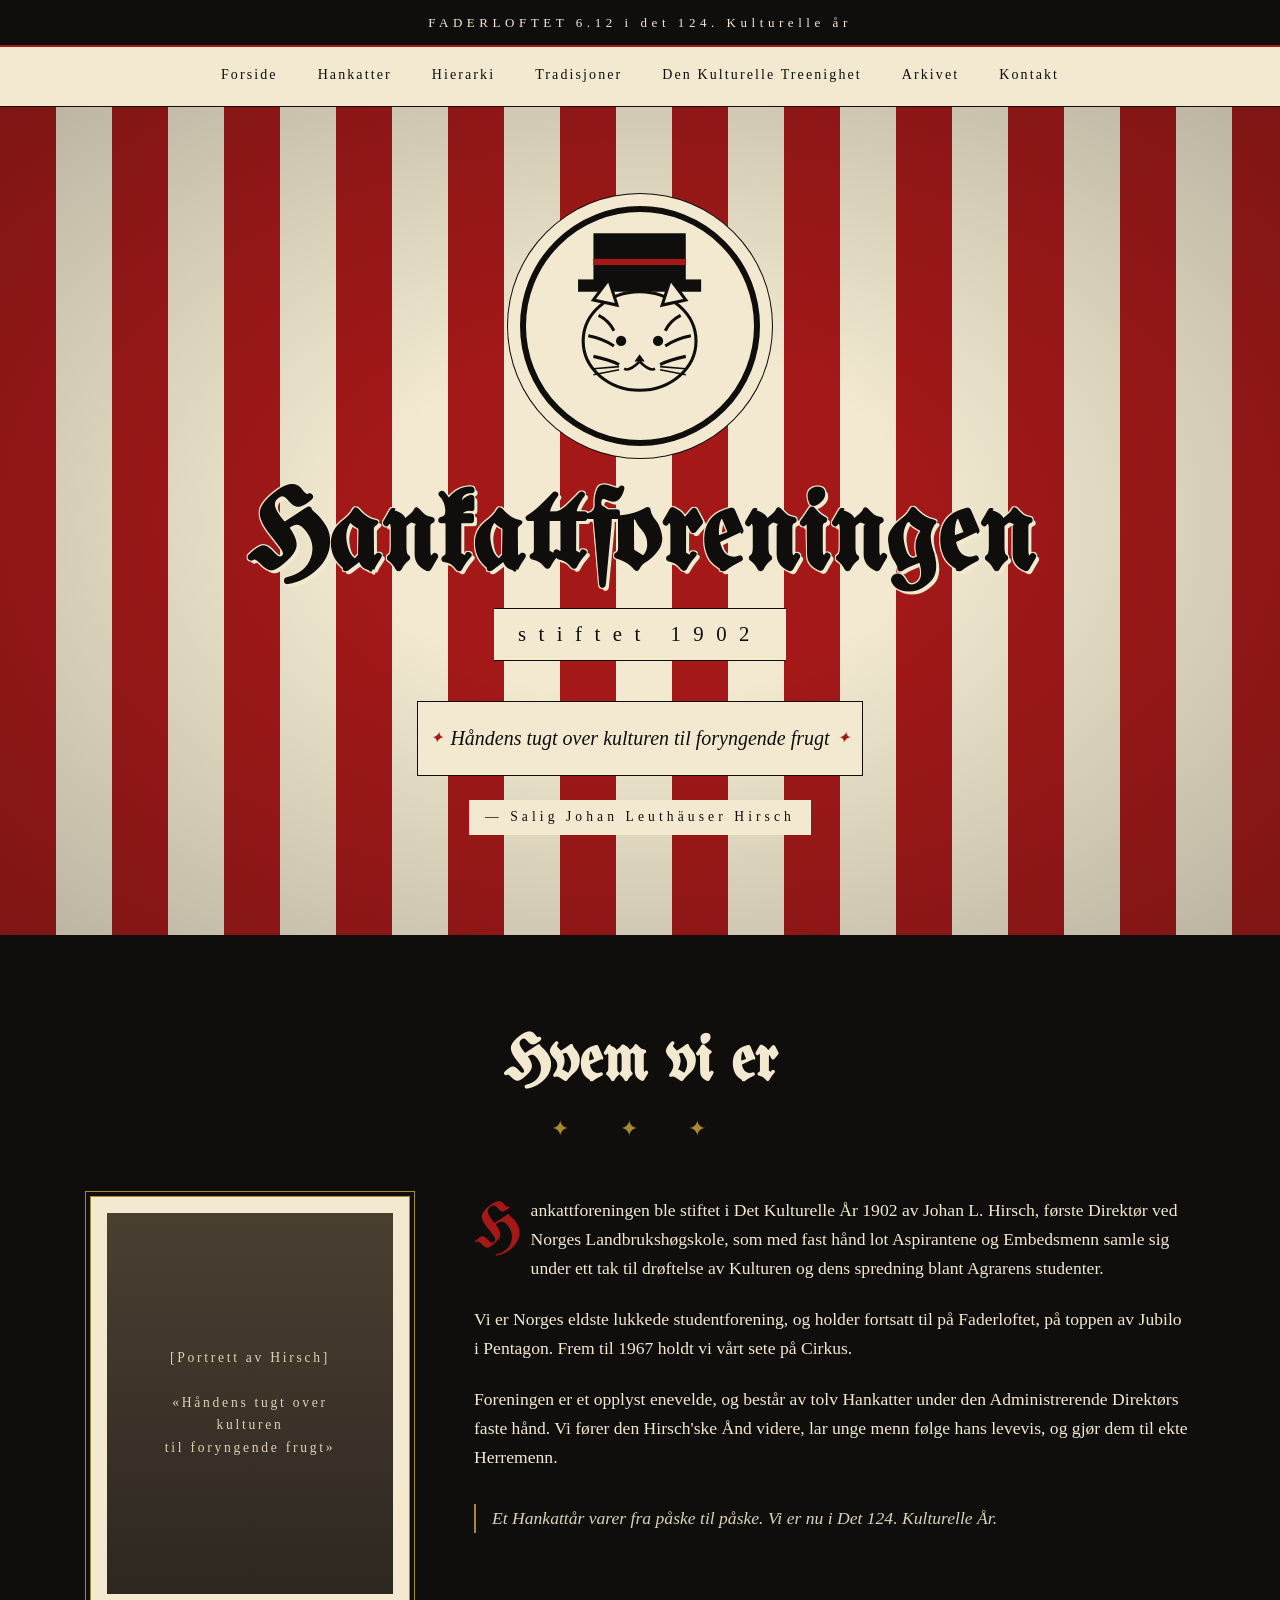
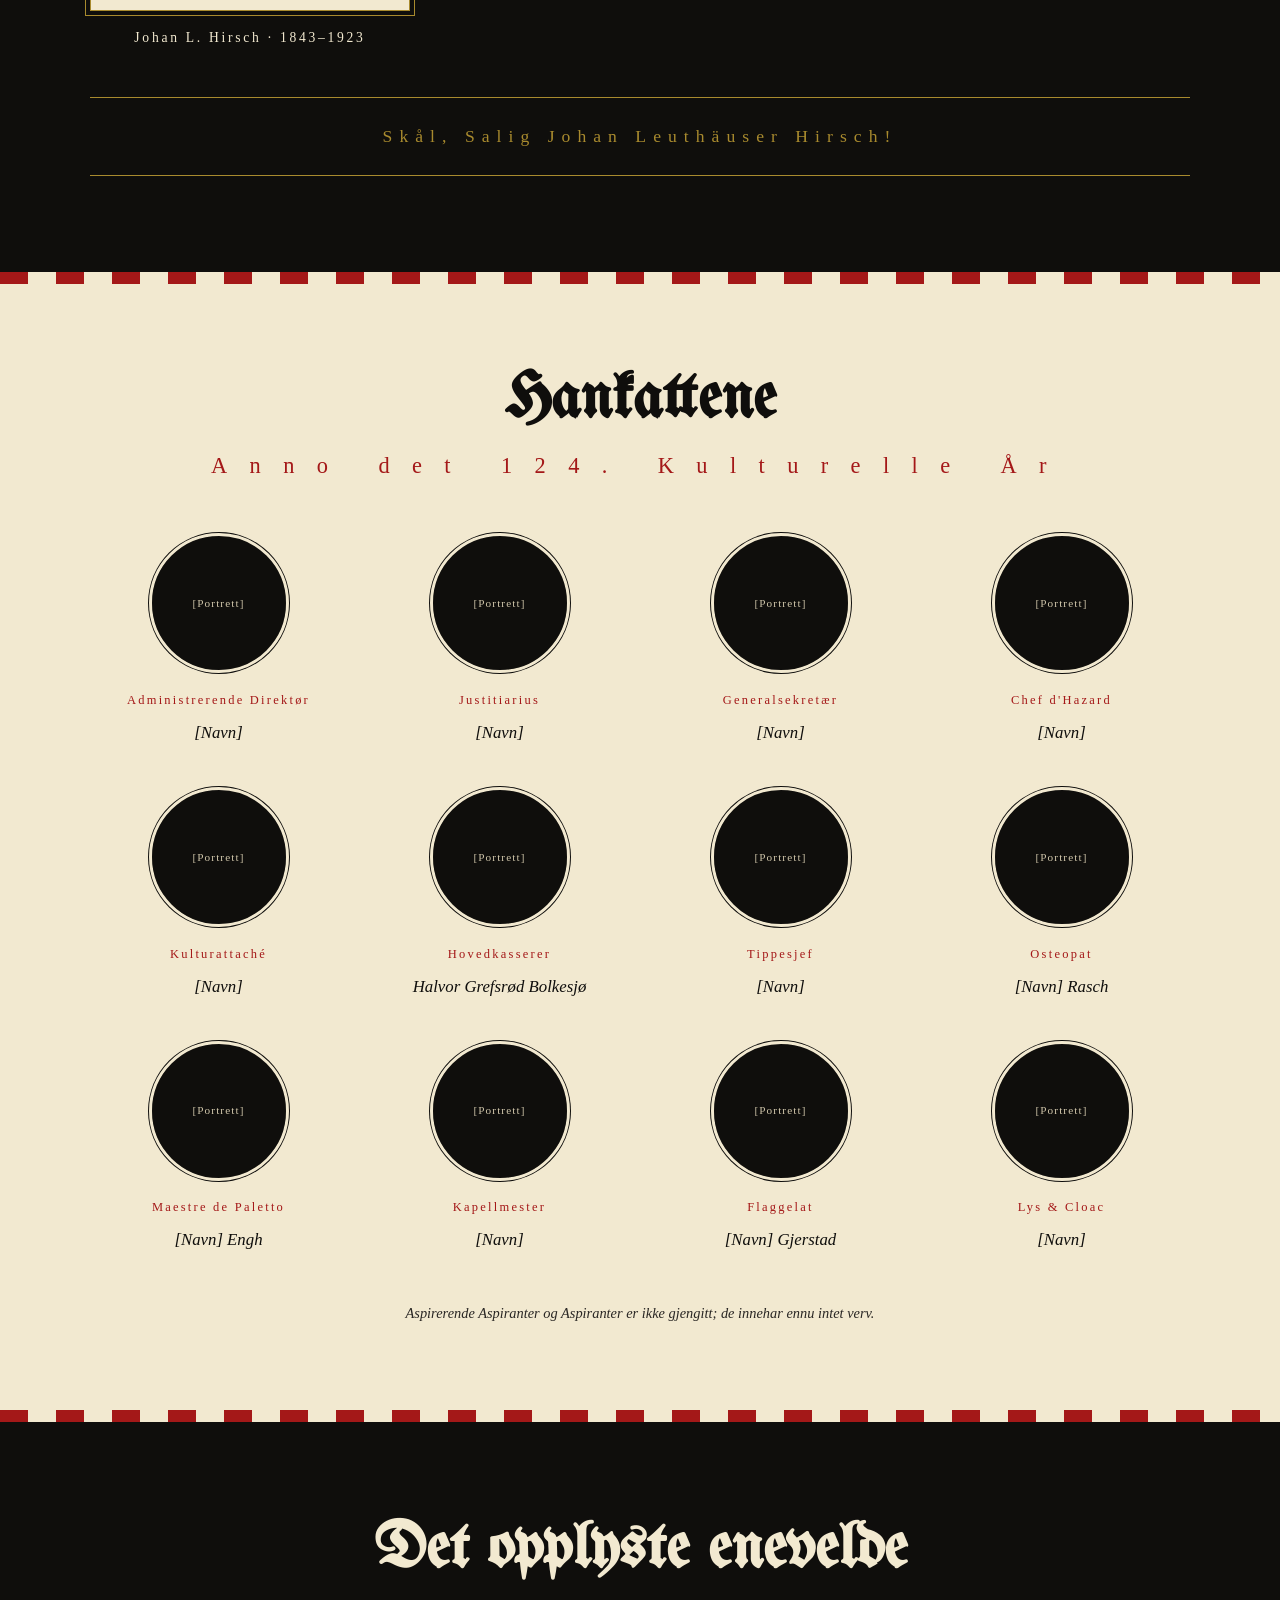
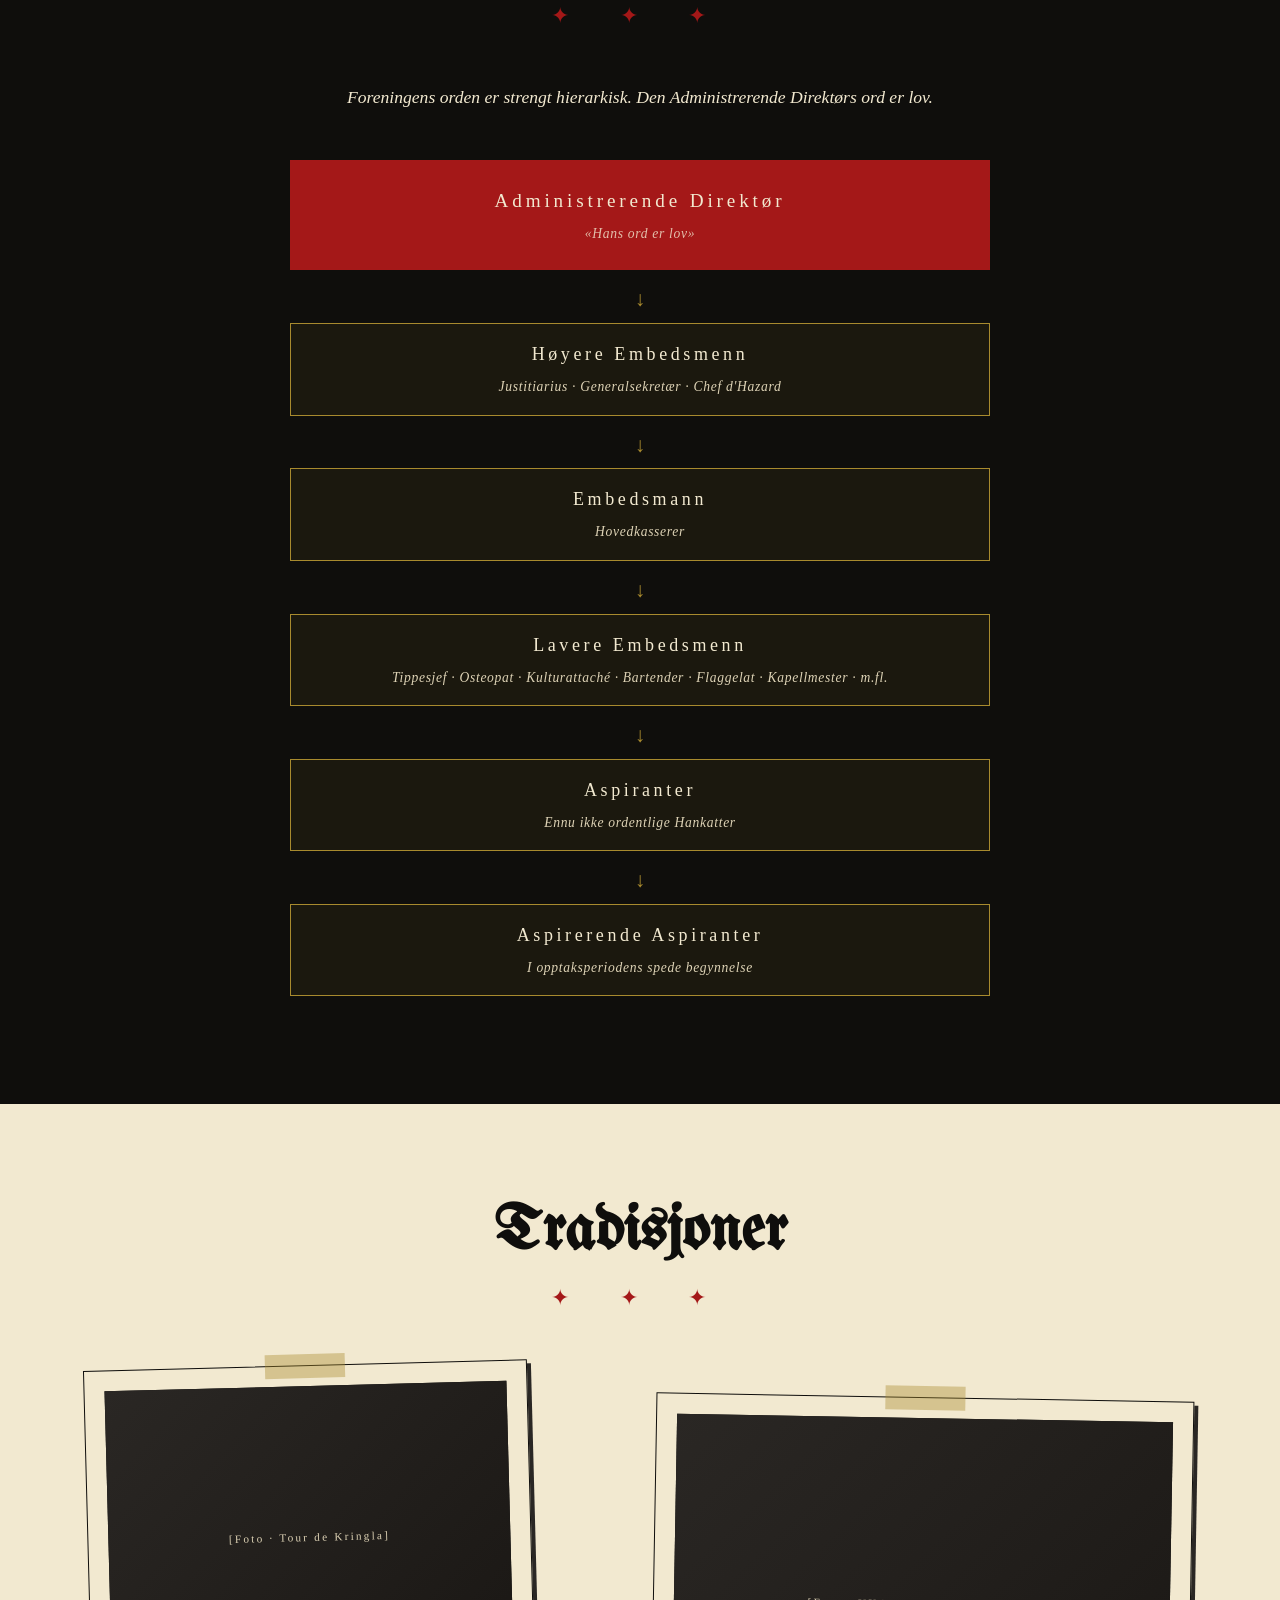
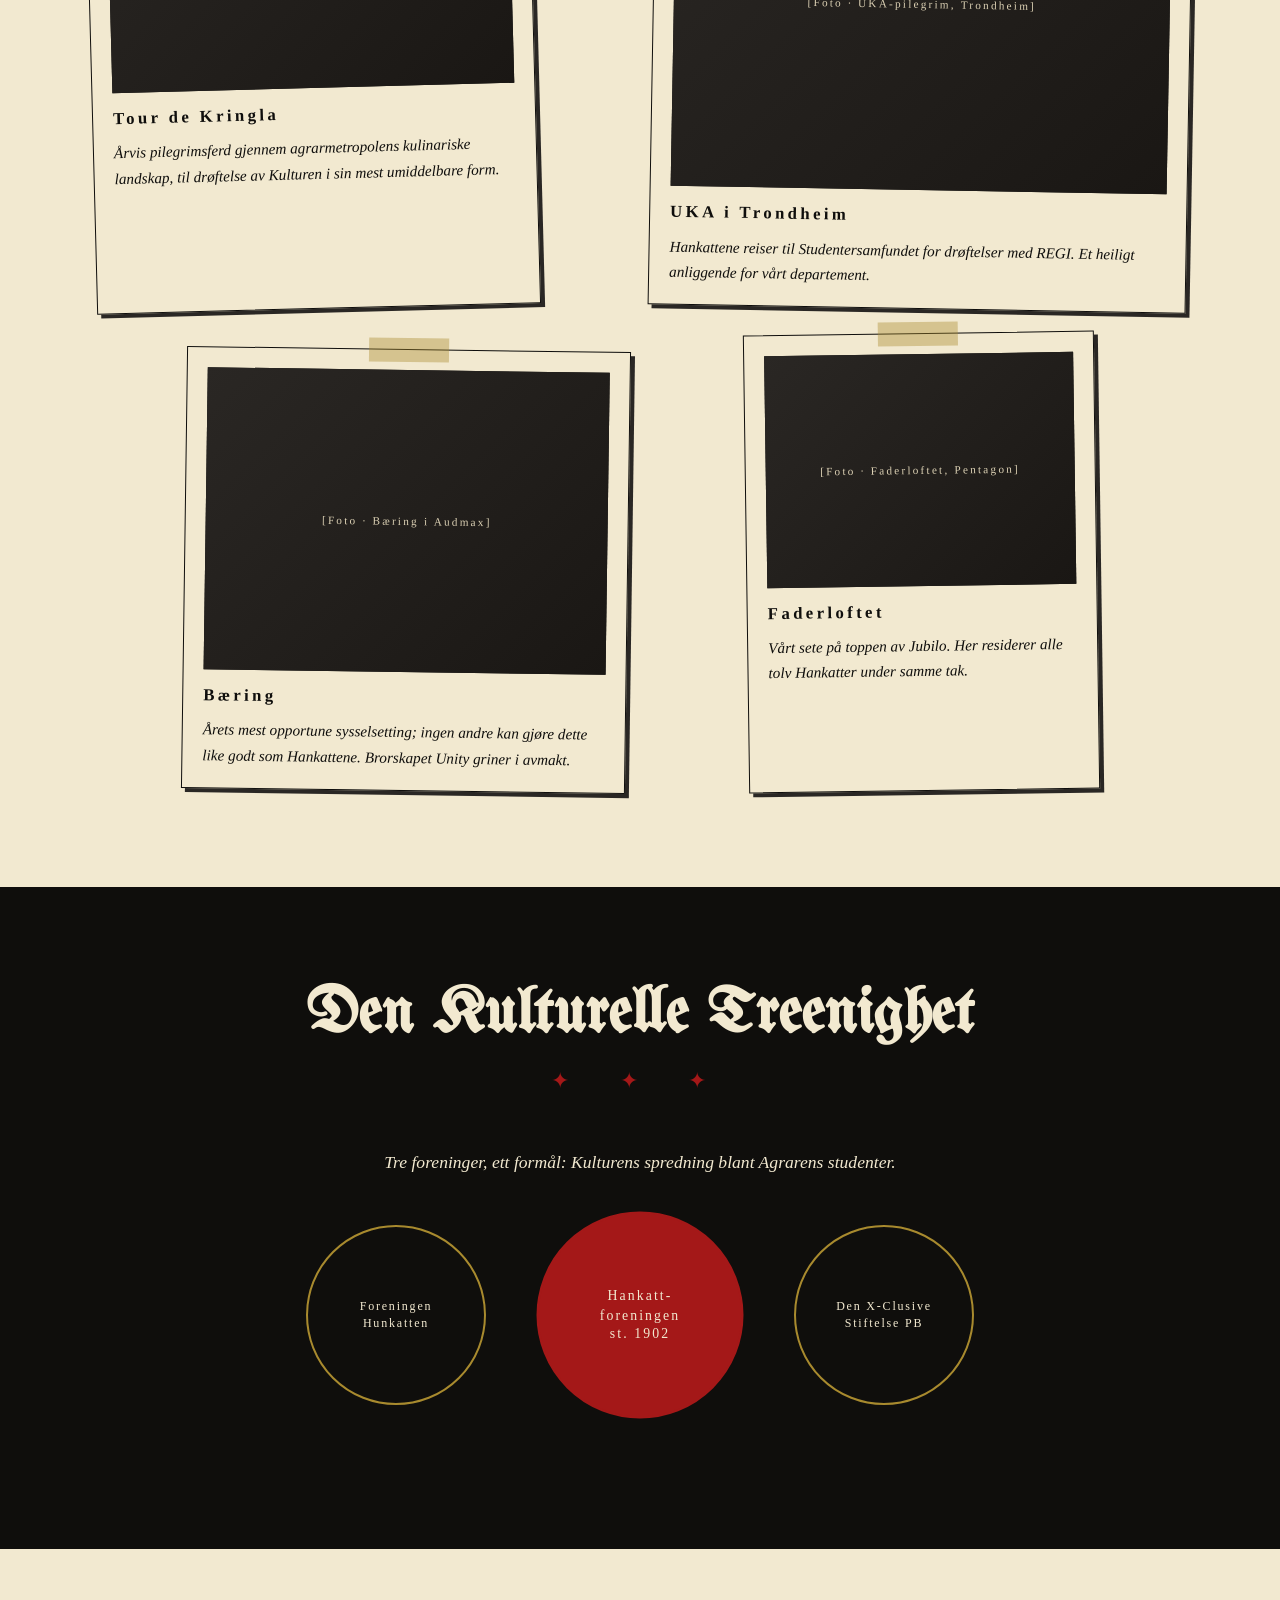
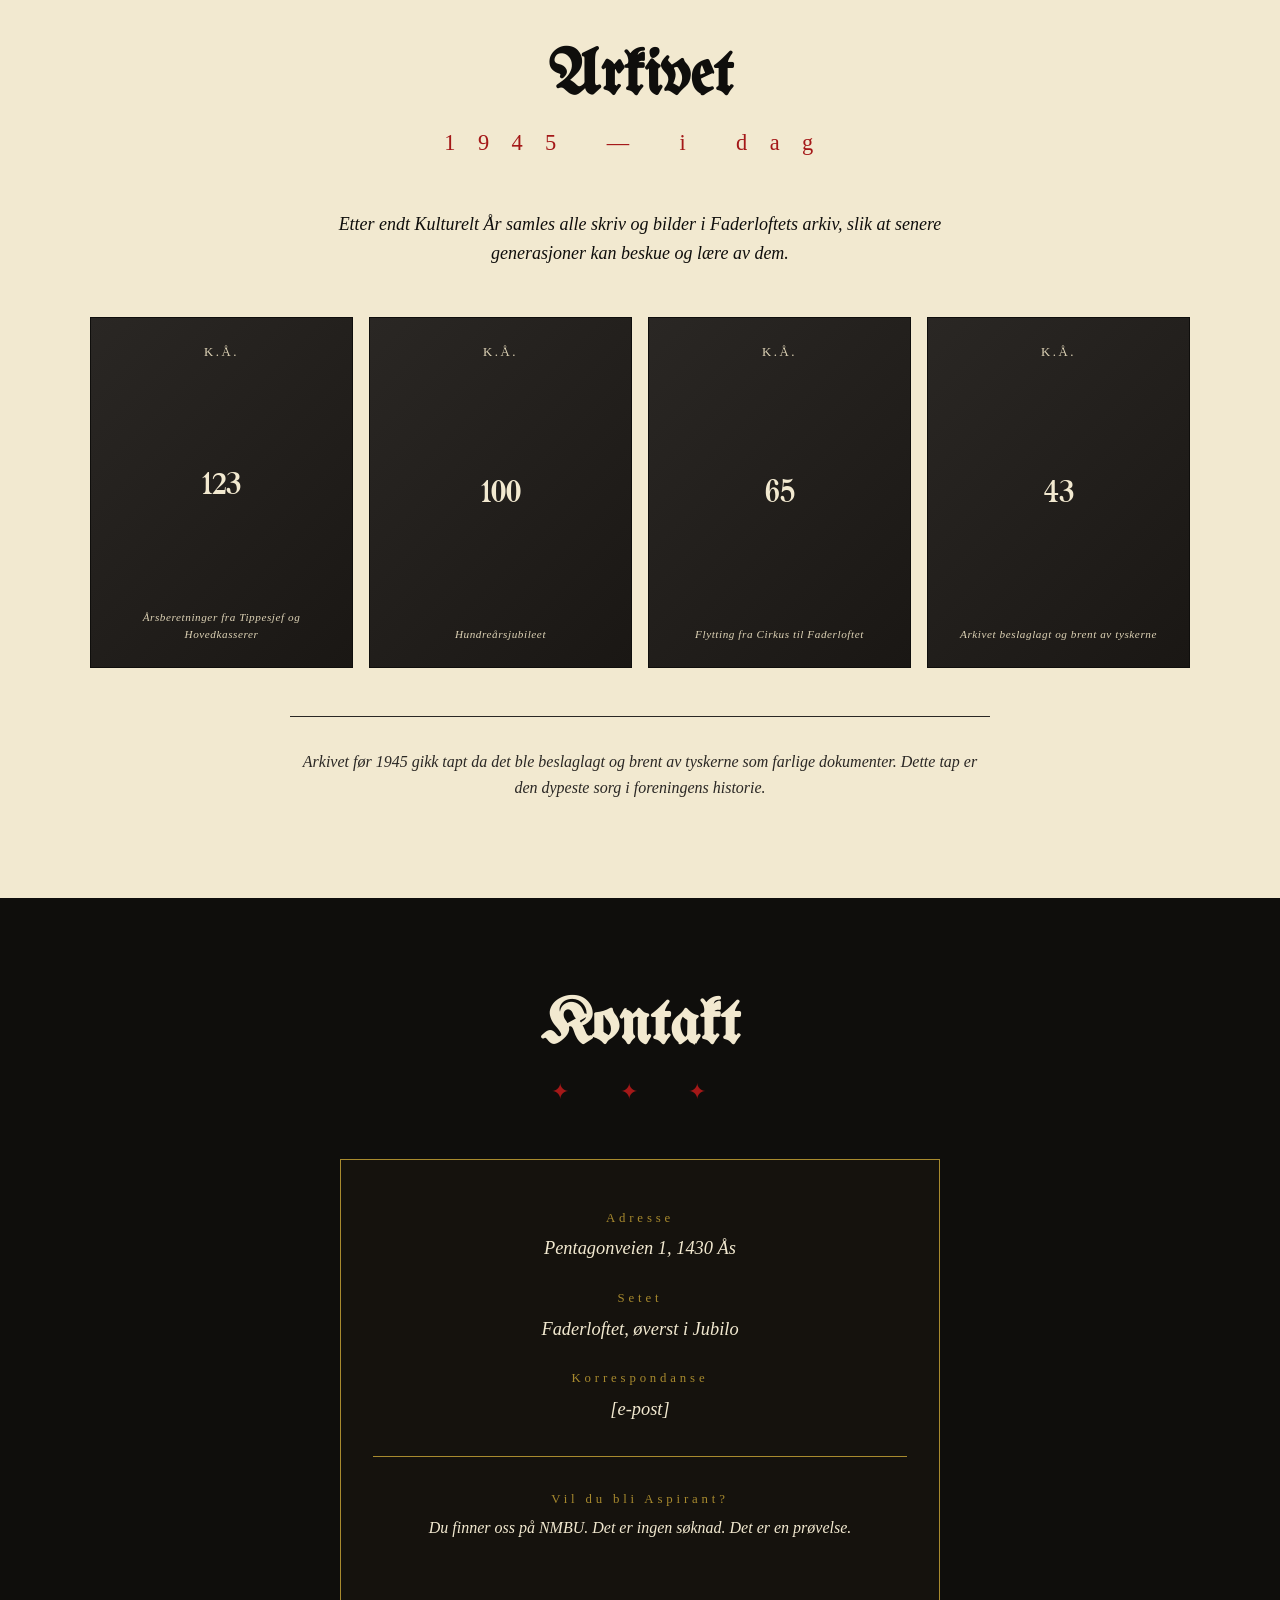
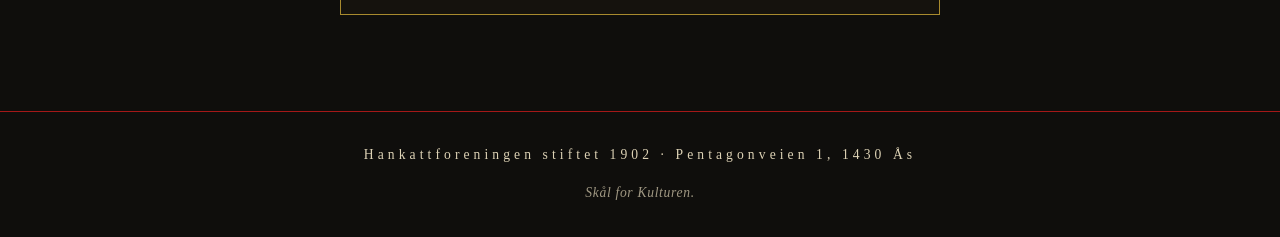
==== commit 09926b67: "Show current Norway date in website headers" ====
--- a/hankatt-mockup.html
+++ b/hankatt-mockup.html
@@ -650,9 +650,7 @@
 <body>
 
 <!-- ===== TOP RIBBON ===== -->
-<div class="top-ribbon">
-  FADERLOFTET · DEN 6. I 5. · DET 124. K.Å.
-</div>
+<div class="top-ribbon">FADERLOFTET <span data-live-date></span> i det 124. Kulturelle år</div>
 
 <!-- ===== NAV ===== -->
 <nav class="archaic">
@@ -997,5 +995,6 @@
   <div class="stamp">Skål for Kulturen.</div>
 </footer>
 
+  <script src="js/live-date.js"></script>
 </body>
 </html>
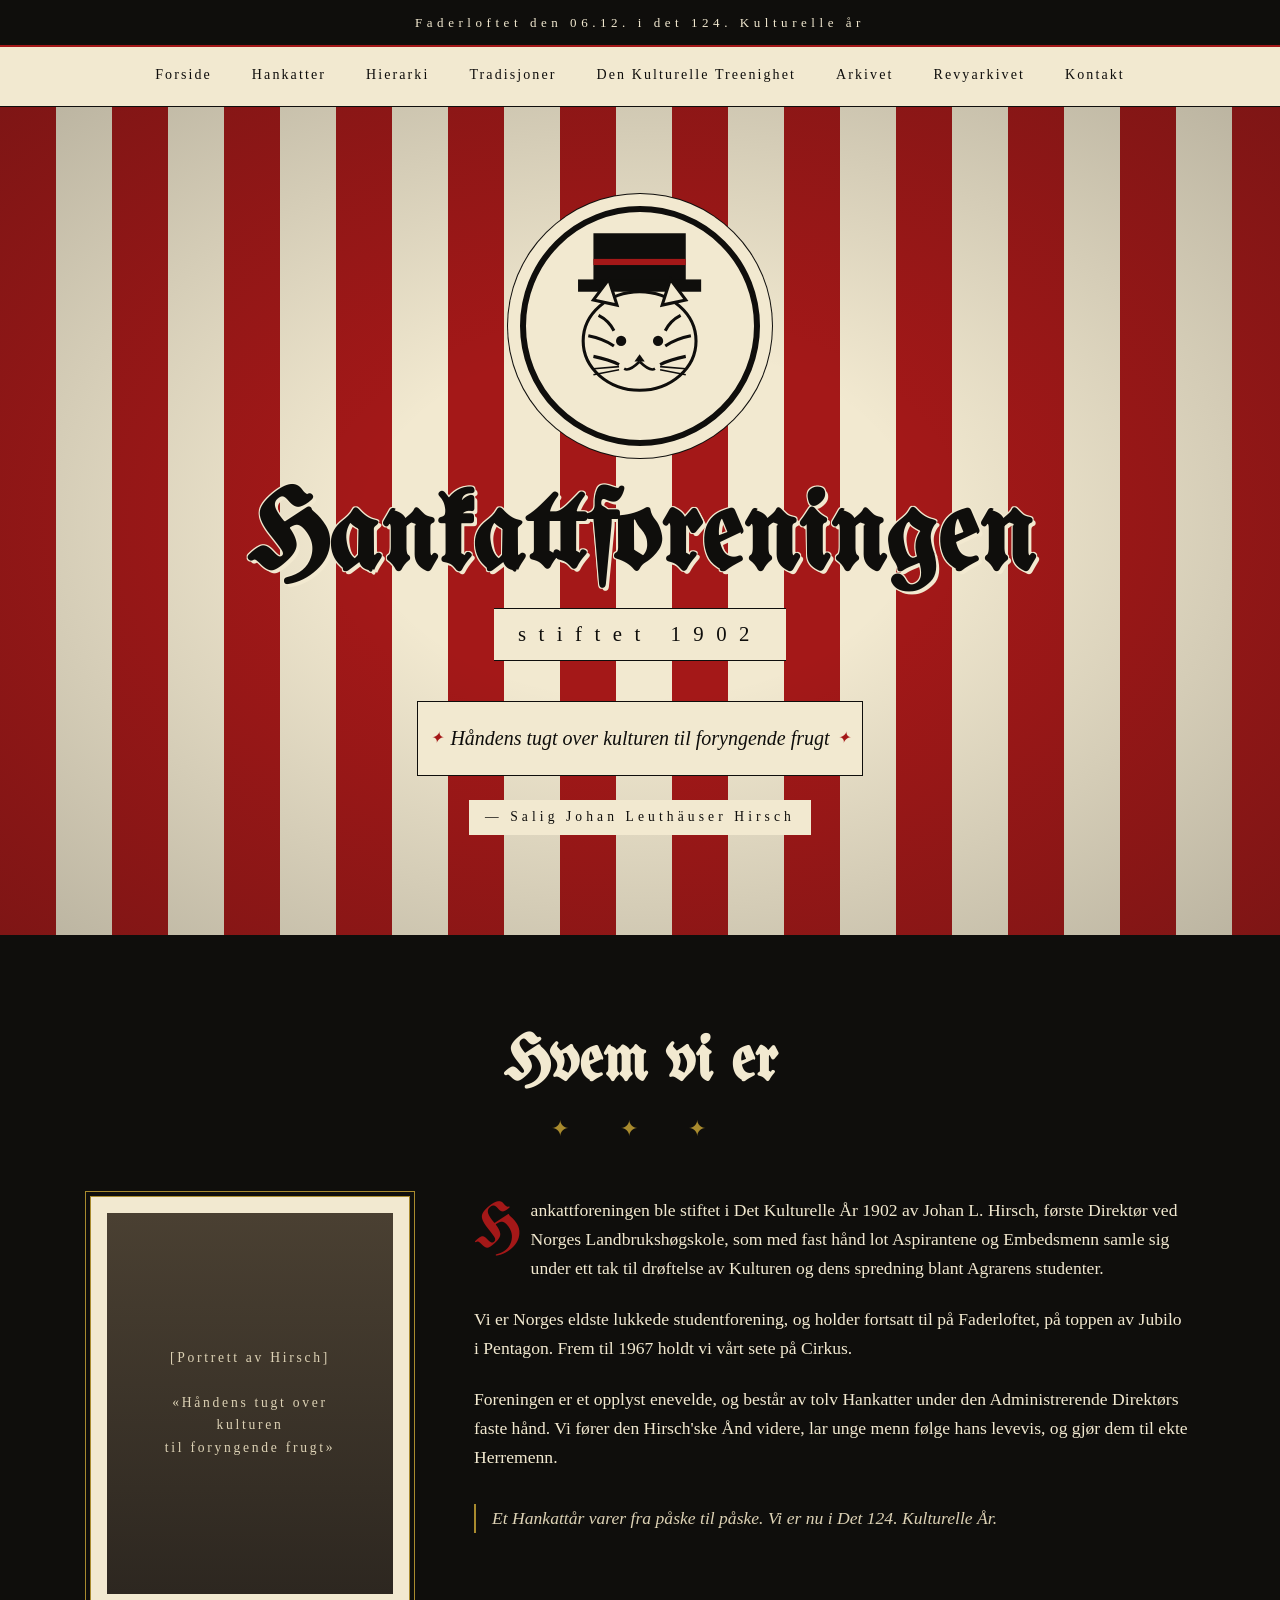
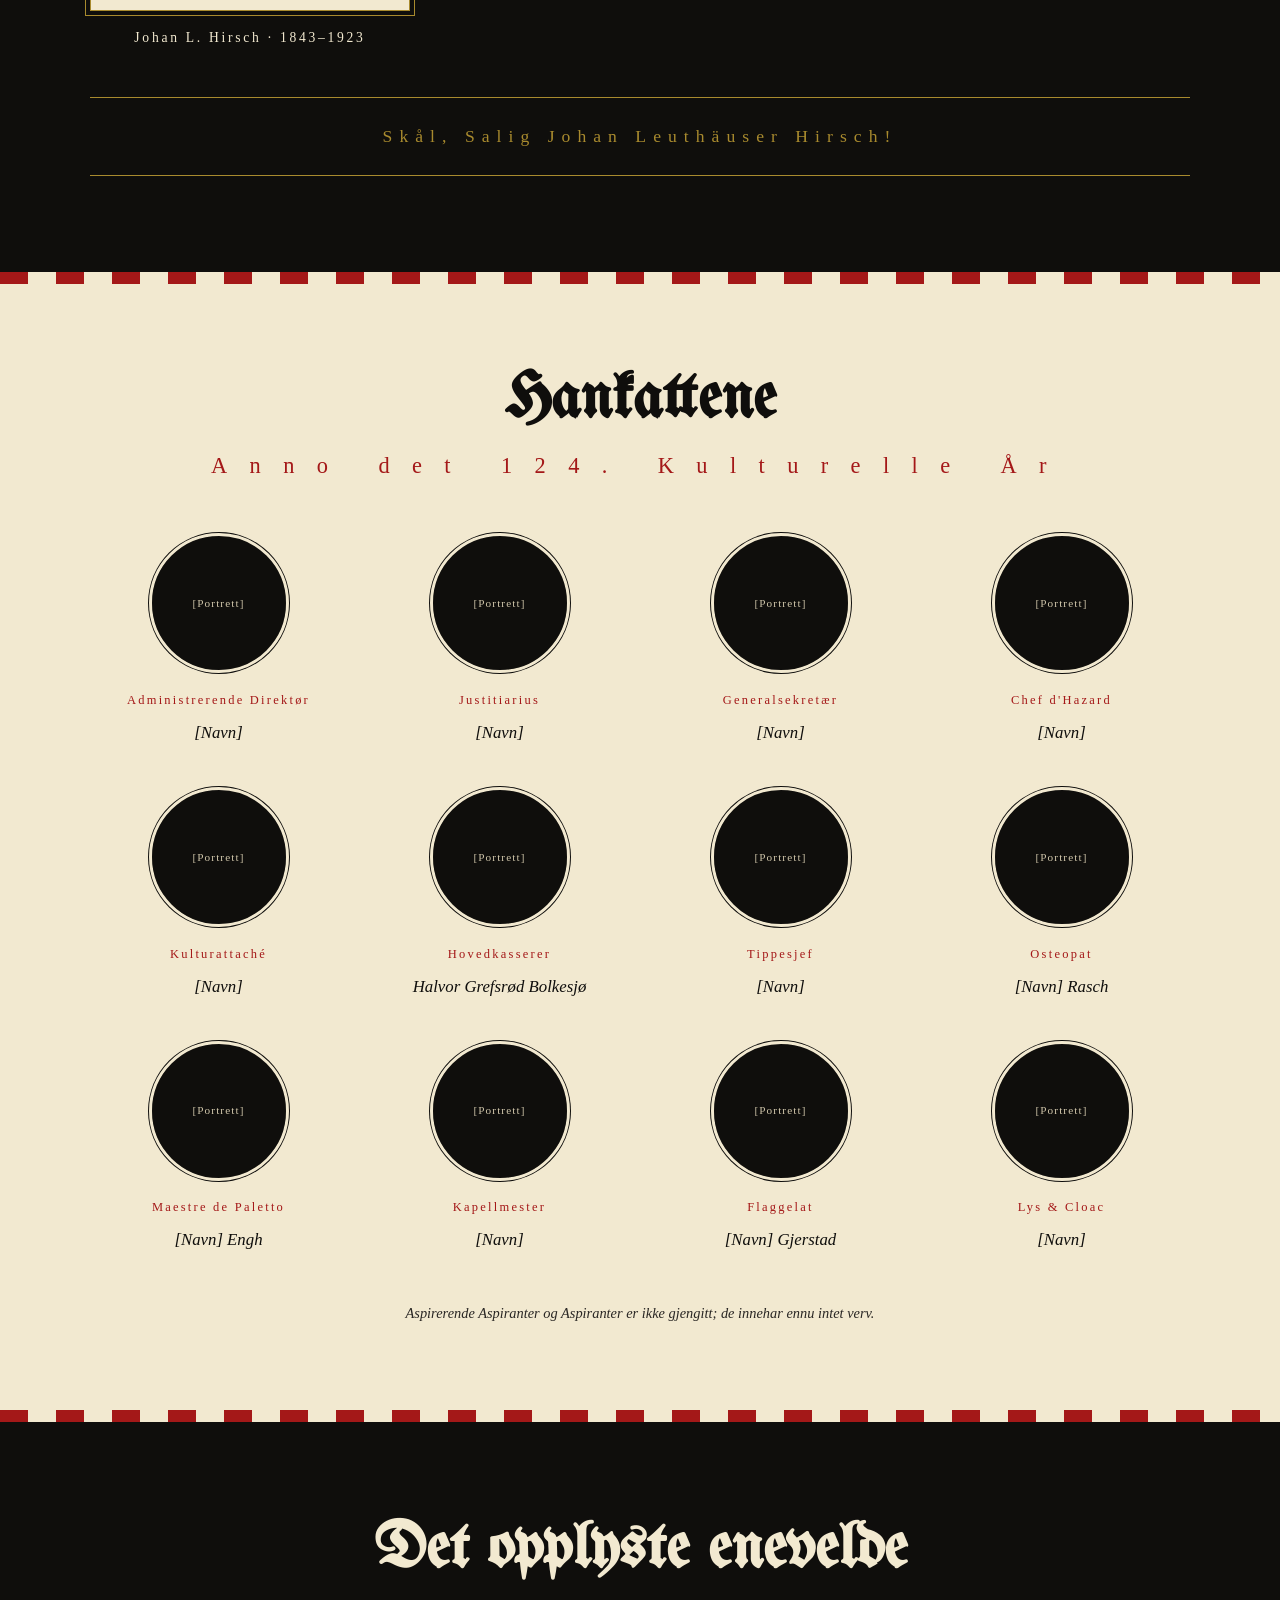
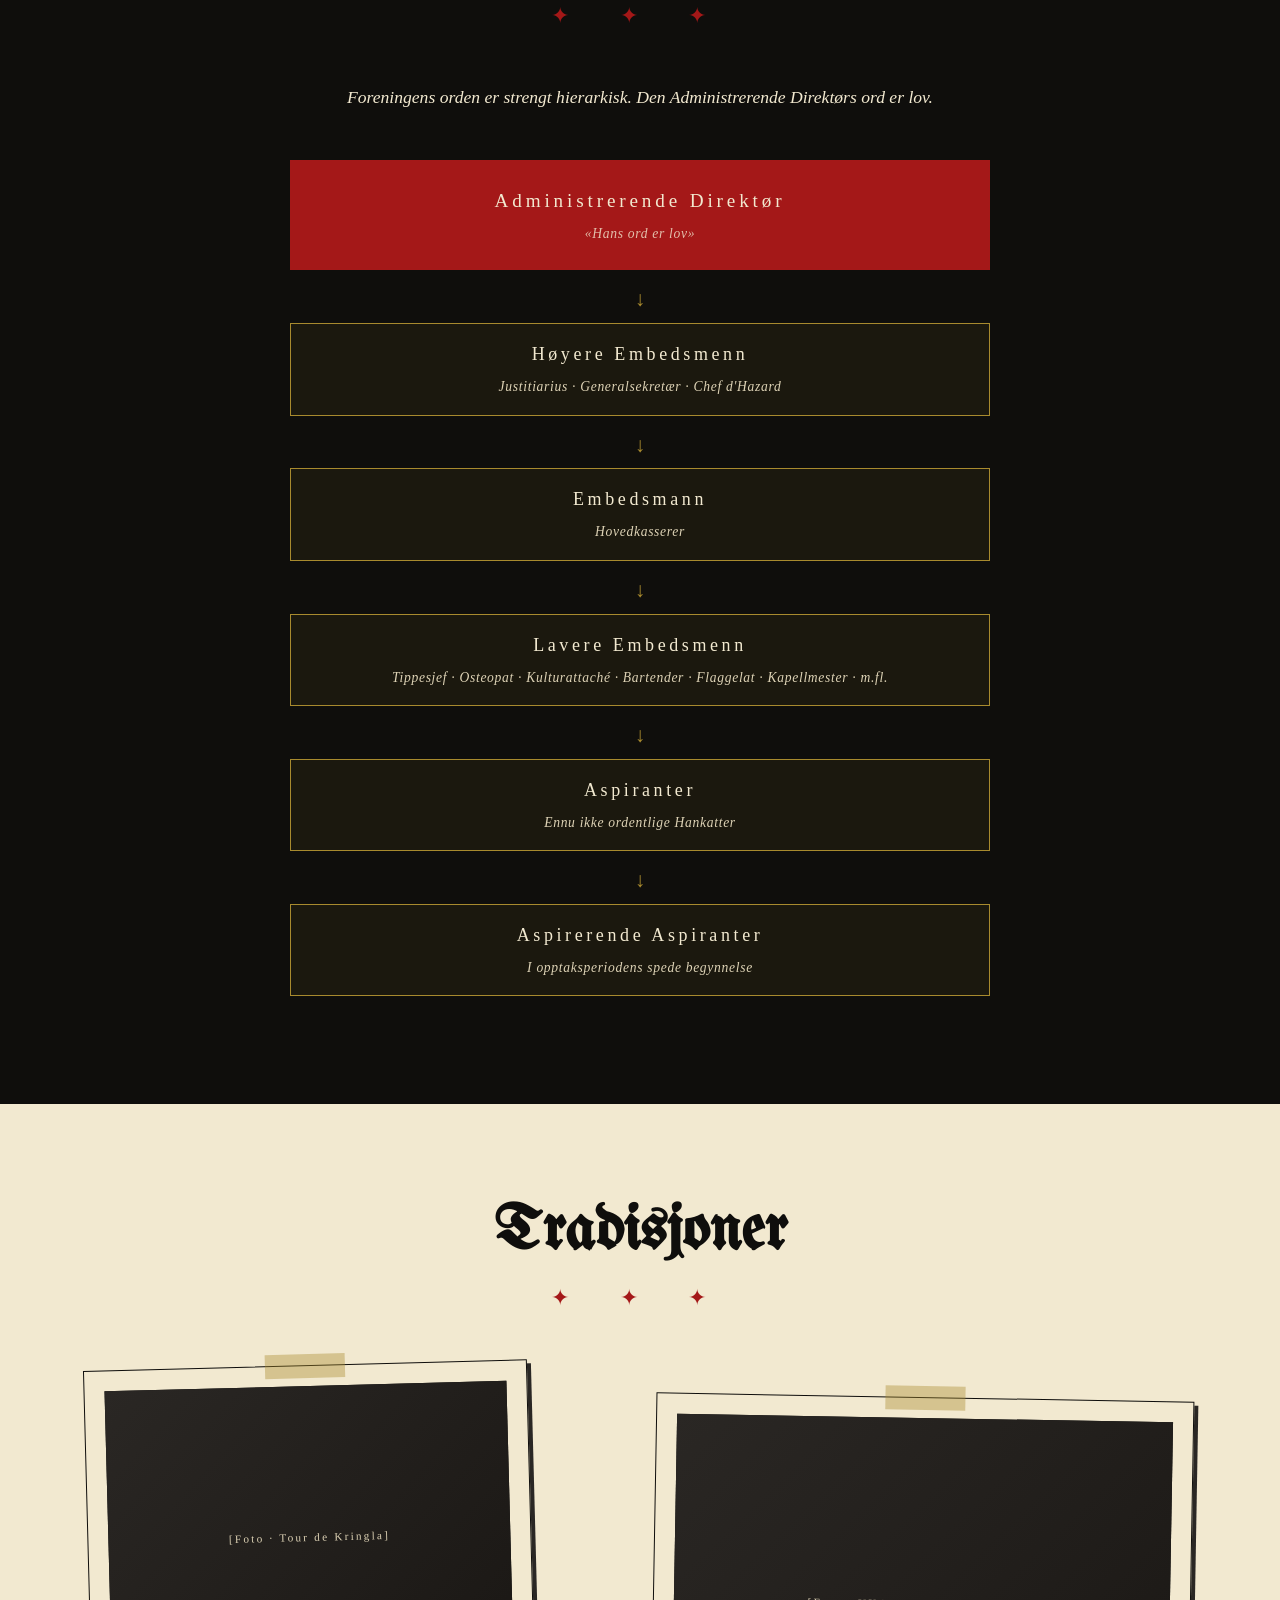
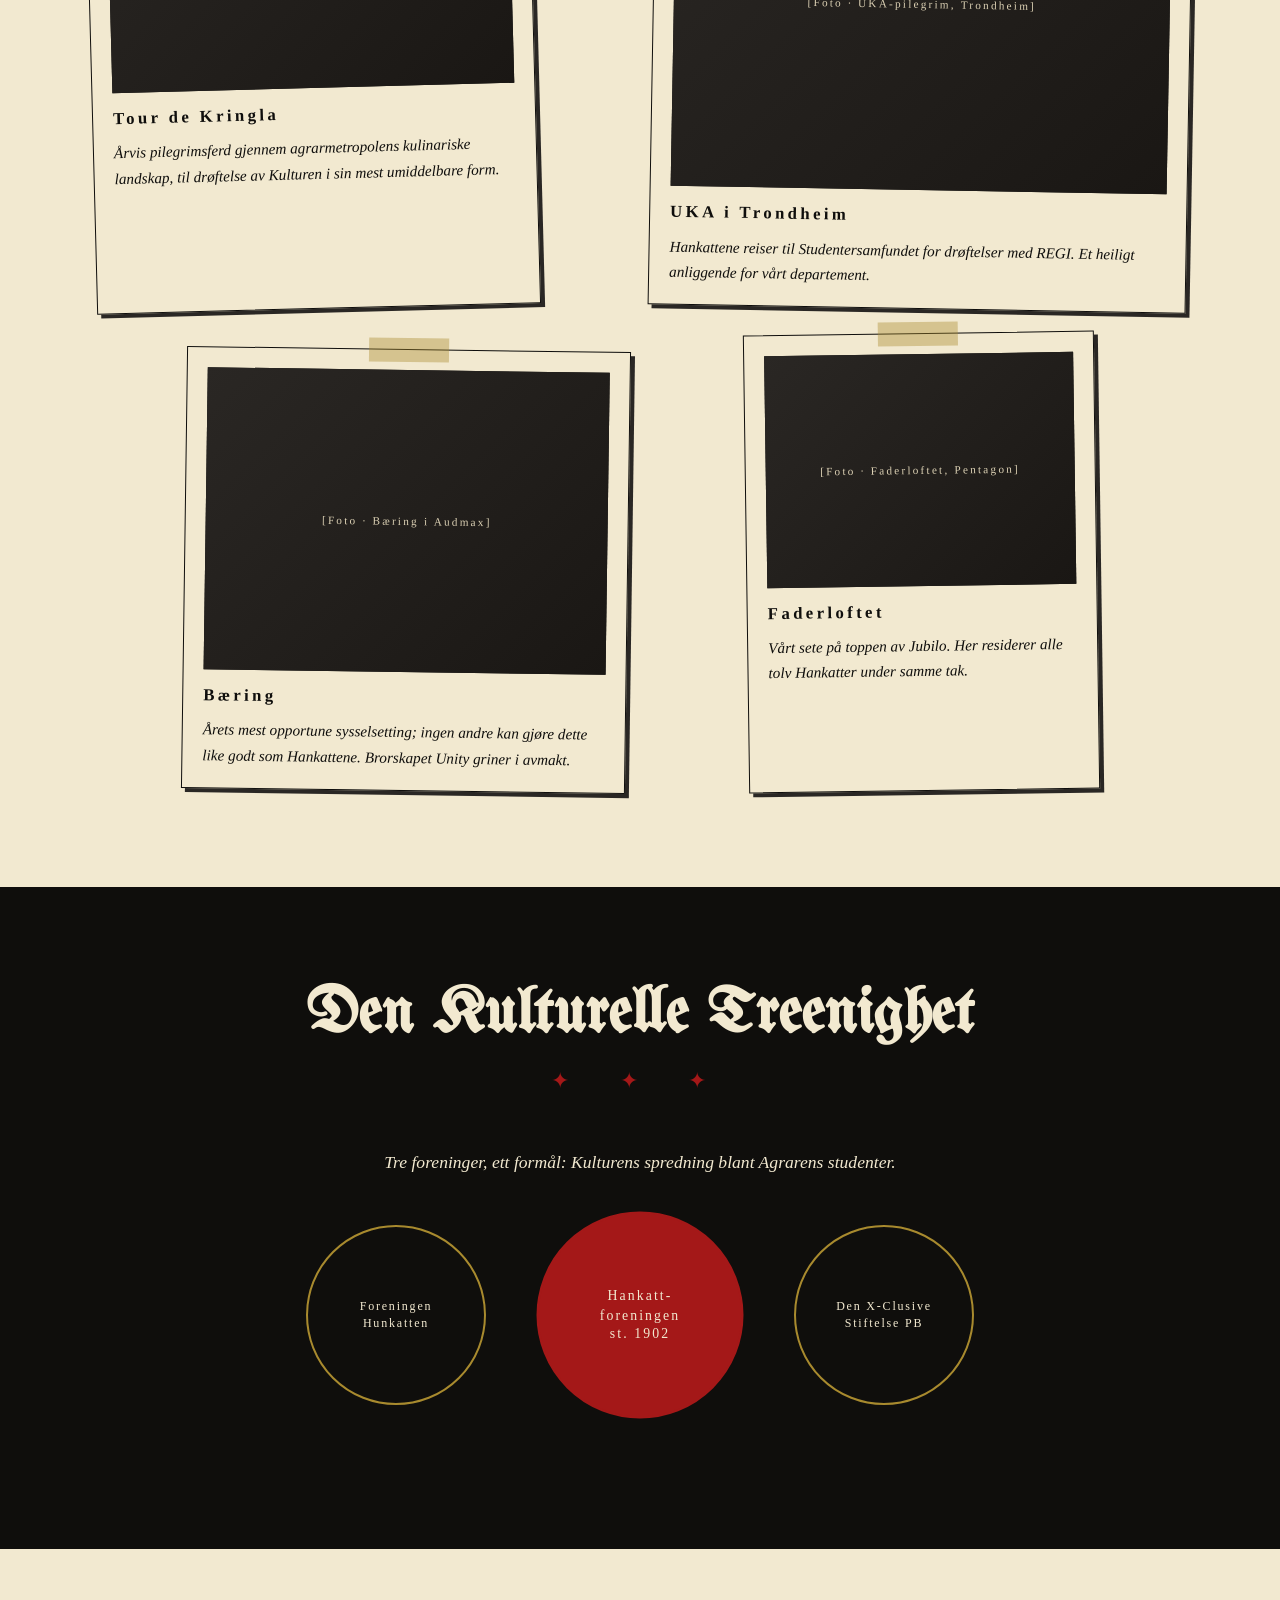
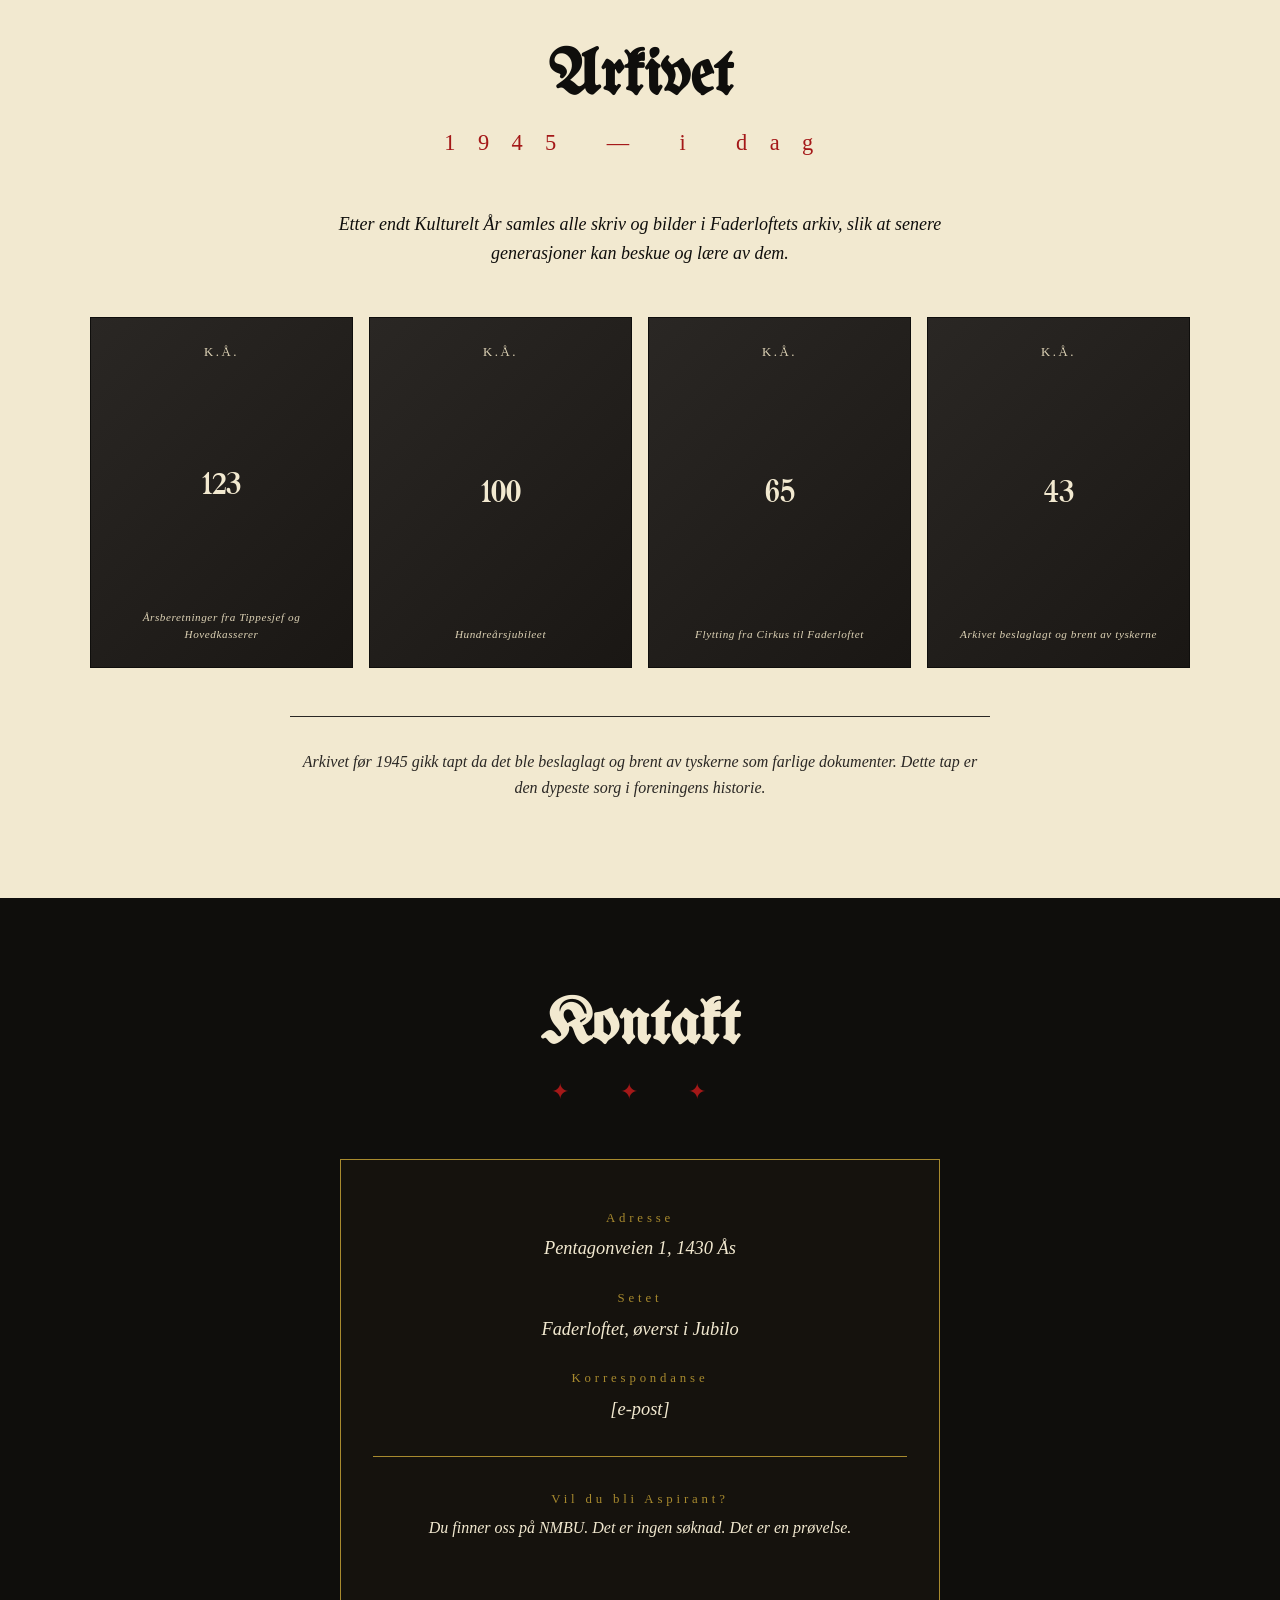
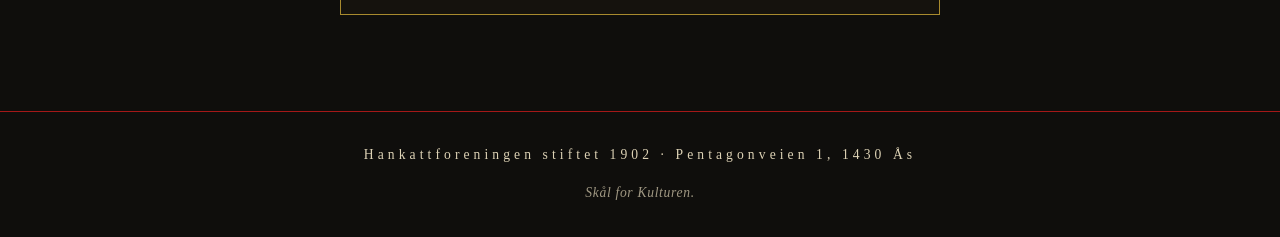
==== commit d1446cf8: "Add revue archive and automatic cultural year rollover" ====
--- a/hankatt-mockup.html
+++ b/hankatt-mockup.html
@@ -650,7 +650,7 @@
 <body>
 
 <!-- ===== TOP RIBBON ===== -->
-<div class="top-ribbon">FADERLOFTET <span data-live-date></span> i det 124. Kulturelle år</div>
+<div class="top-ribbon">Faderloftet den <span data-live-date></span>. i det <span data-cultural-year></span>. Kulturelle år</div>
 
 <!-- ===== NAV ===== -->
 <nav class="archaic">
@@ -660,6 +660,7 @@
   <a href="#tradisjoner">Tradisjoner</a>
   <a href="#treenighet">Den Kulturelle Treenighet</a>
   <a href="#arkiv">Arkivet</a>
+  <a href="revyarkivet.html">Revyarkivet</a>
   <a href="#kontakt">Kontakt</a>
 </nav>
 
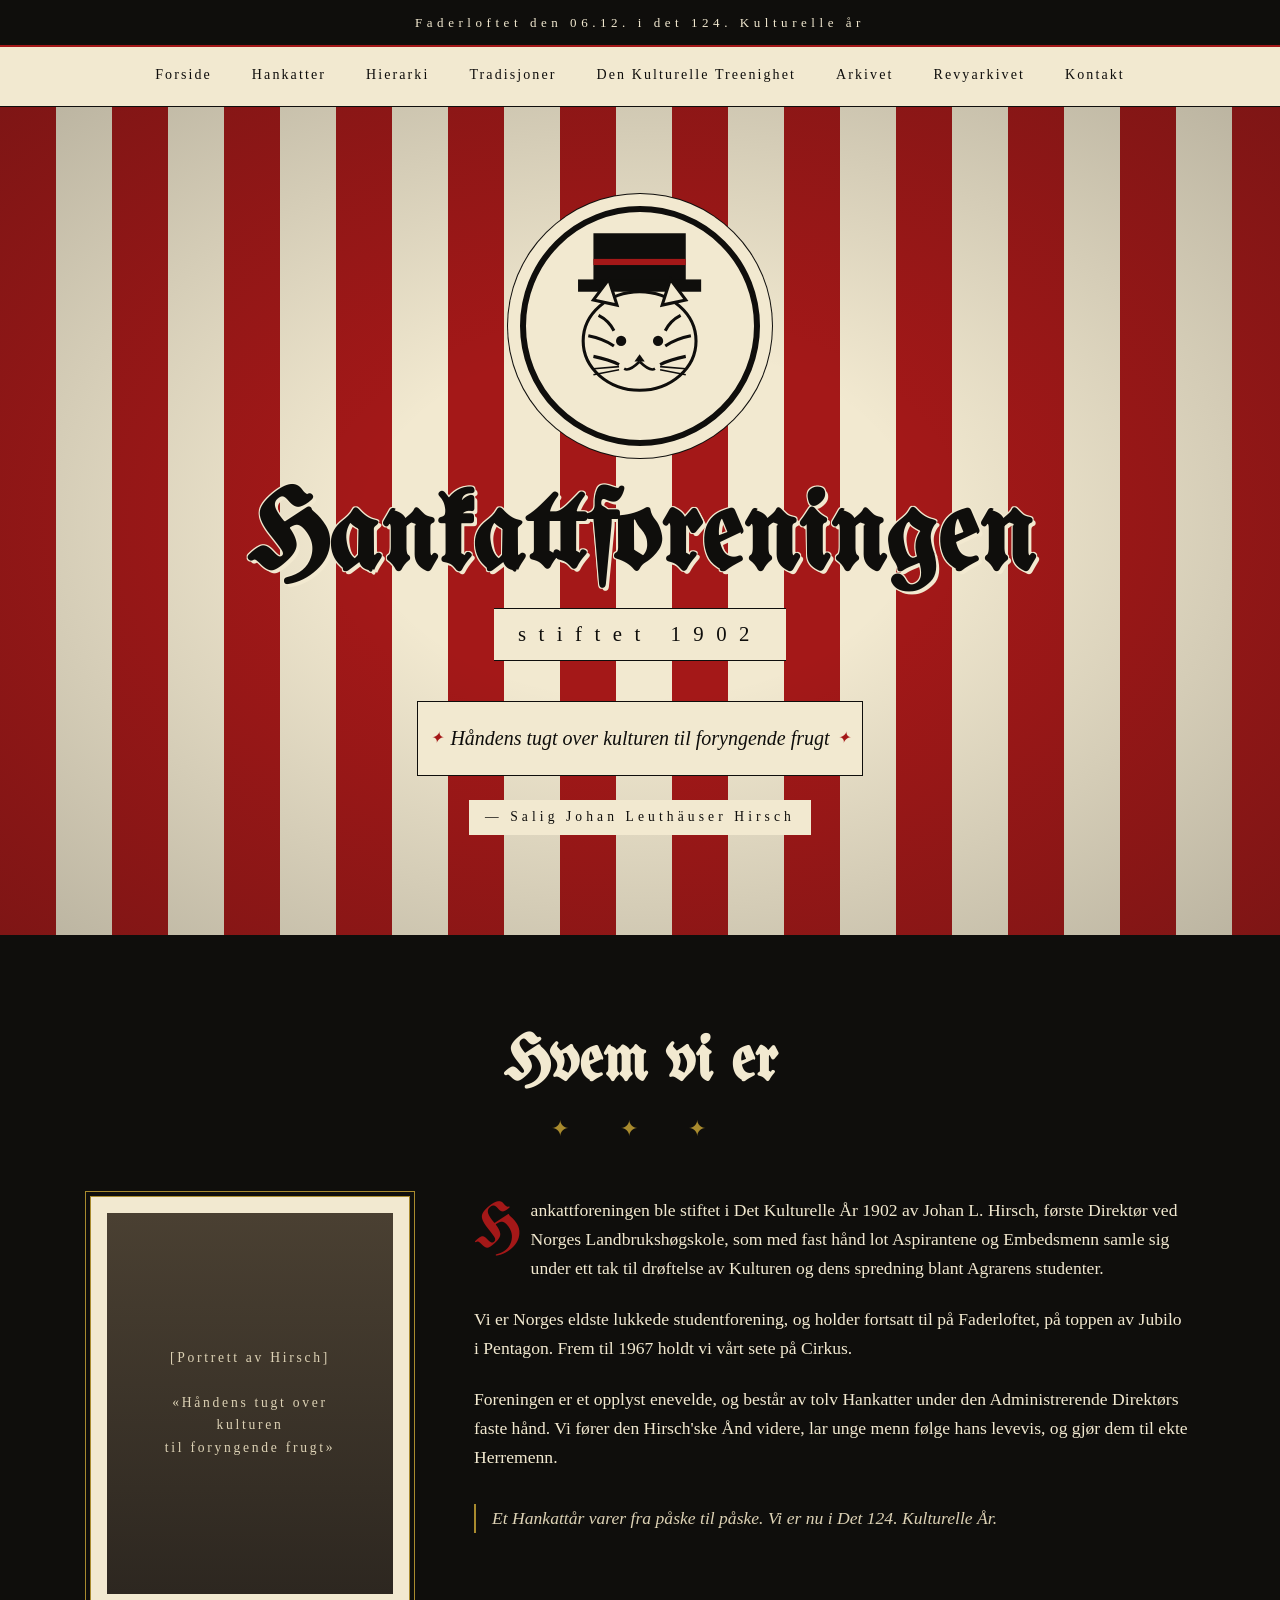
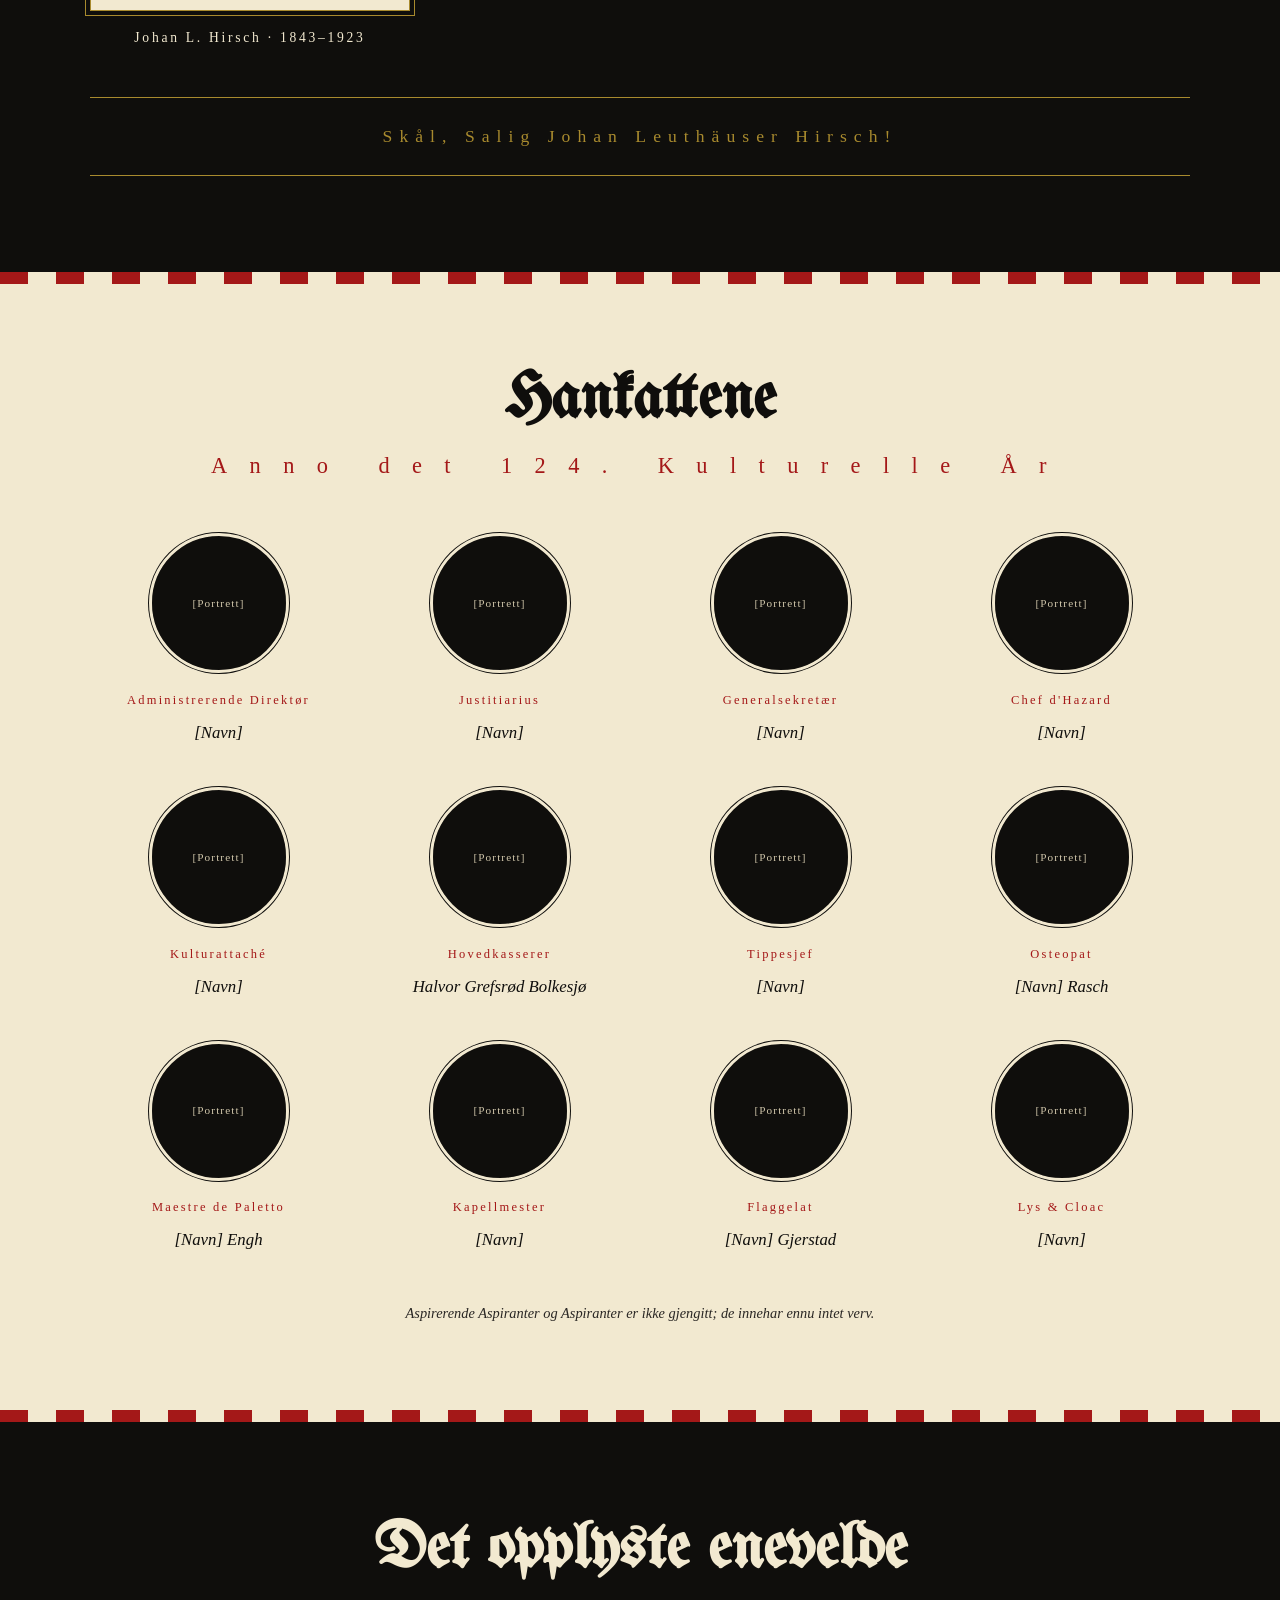
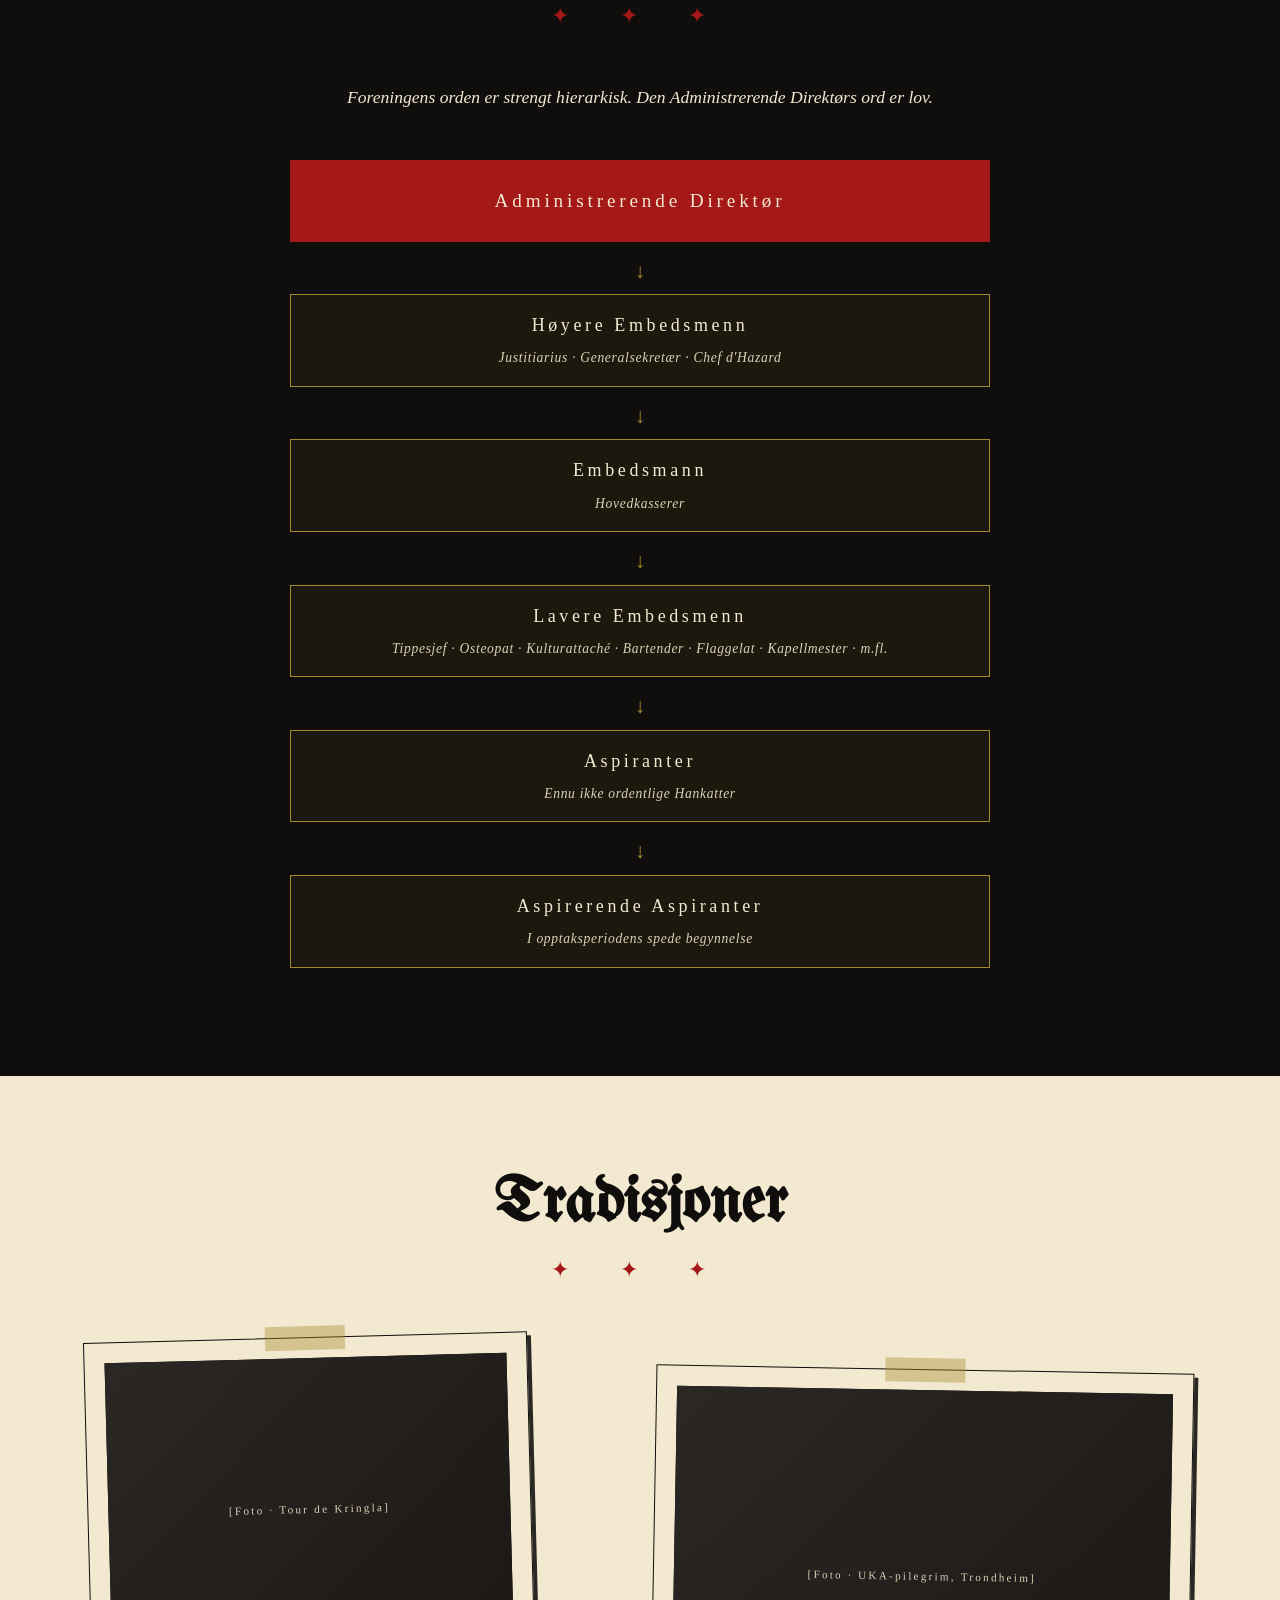
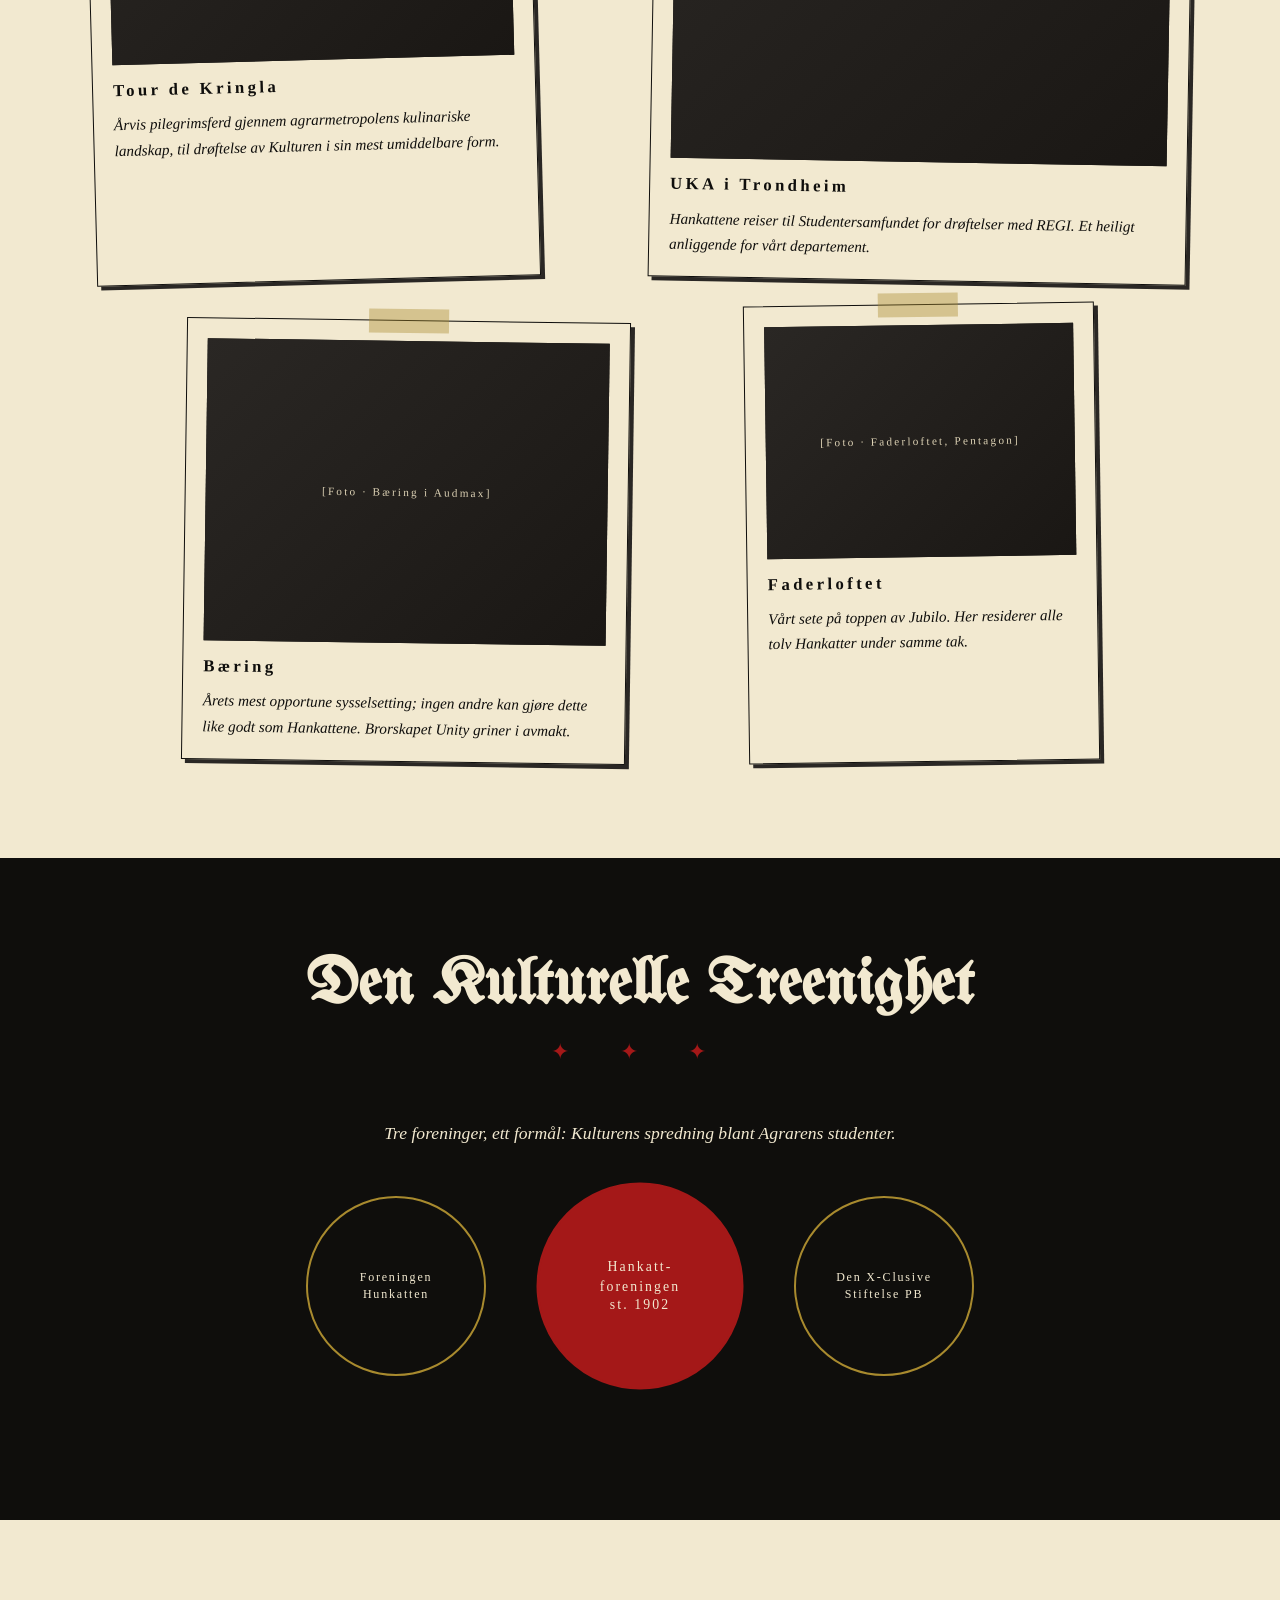
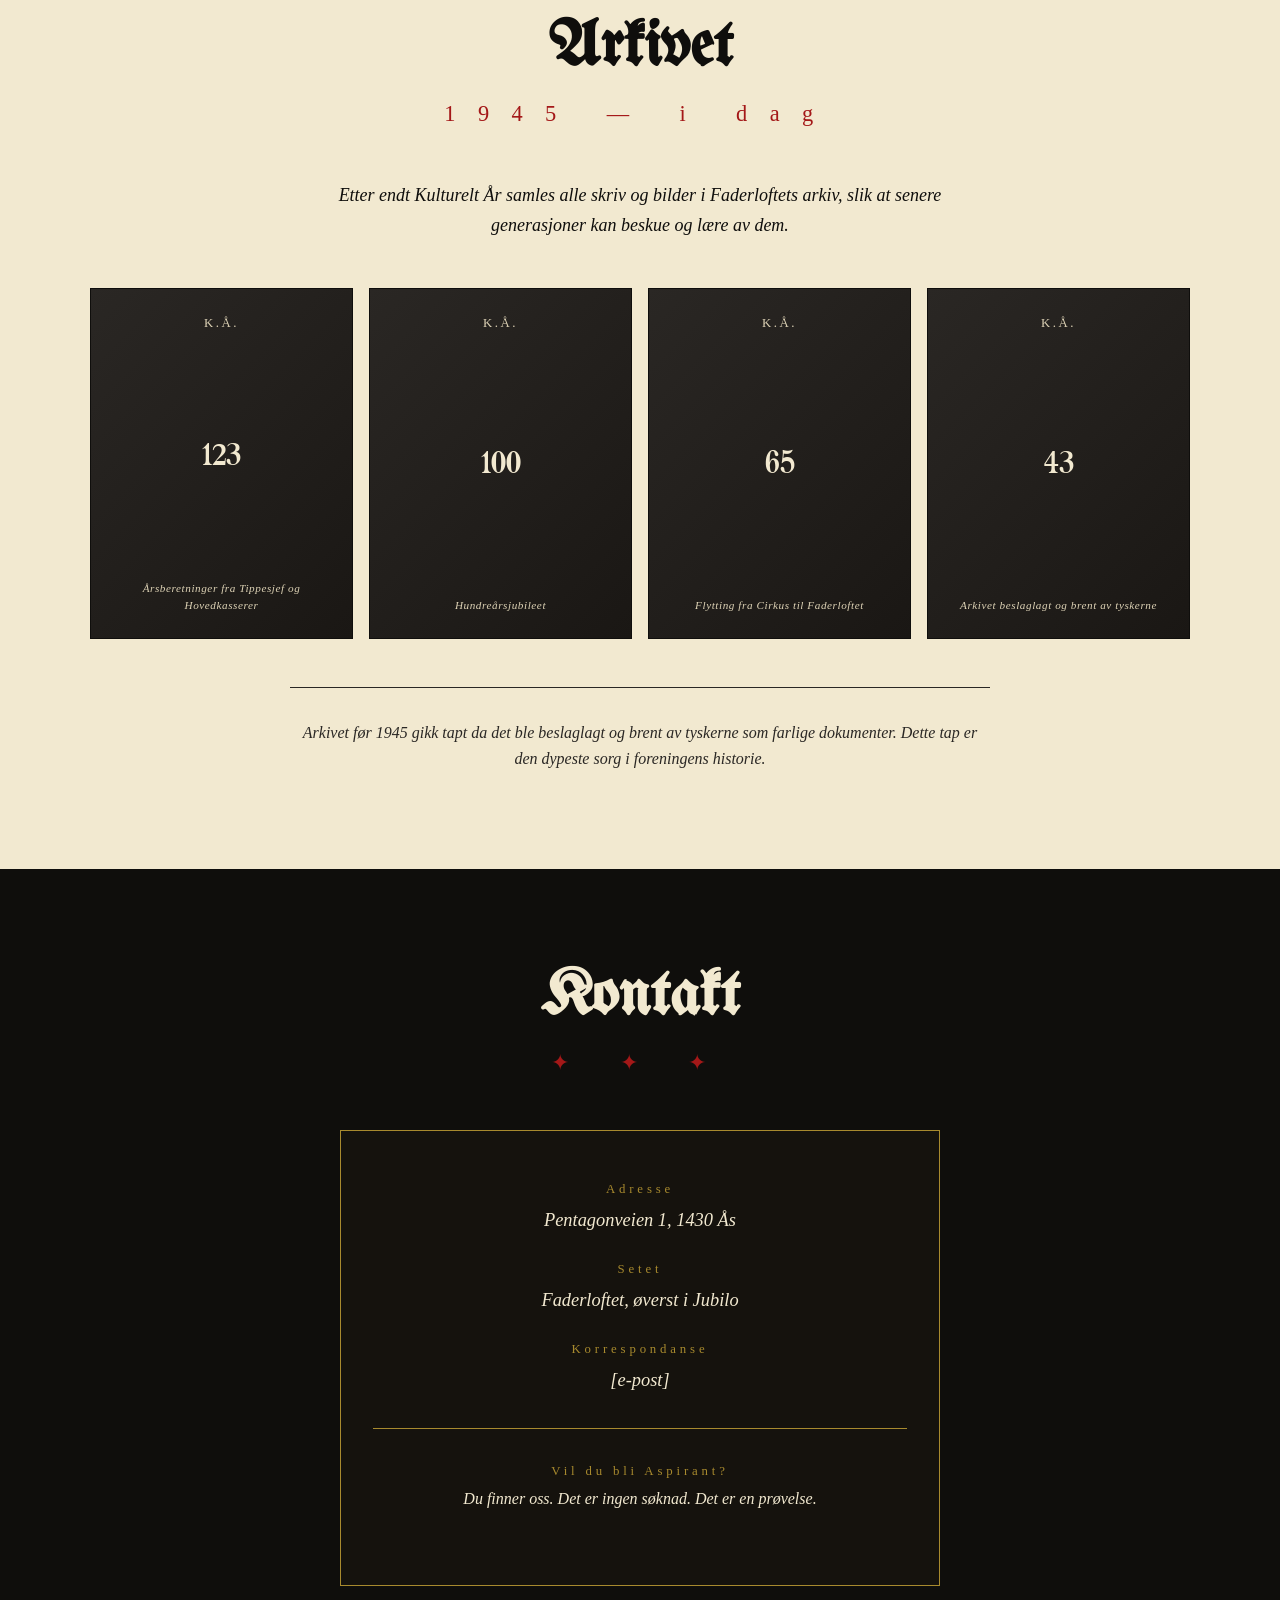
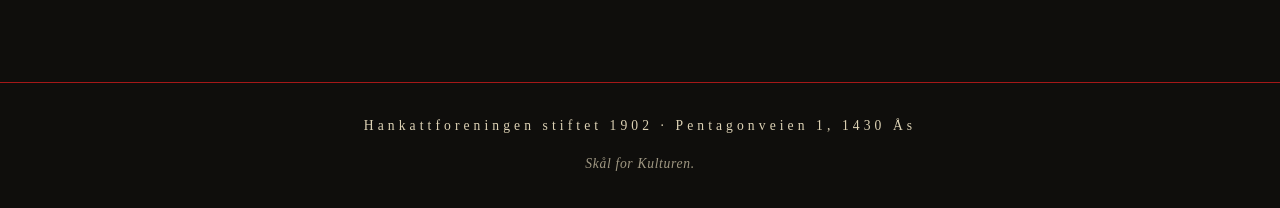
==== commit cc885155: "Oppdater tekster i kontakt, hierarki og revyarkiv" ====
--- a/hankatt-mockup.html
+++ b/hankatt-mockup.html
@@ -832,7 +832,6 @@
     <div class="hierarchy-tree">
       <div class="h-level top">
         Administrerende Direktør
-        <small>«Hans ord er lov»</small>
       </div>
       <div class="h-arrow">↓</div>
       <div class="h-level">
@@ -984,7 +983,7 @@
       </div>
       <div class="contact-row" style="margin-top: 2rem; padding-top: 2rem; border-top: 1px solid var(--gold);">
         <div class="contact-label">Vil du bli Aspirant?</div>
-        <div class="contact-value" style="font-size: 1rem;">Du finner oss på NMBU. Det er ingen søknad. Det er en prøvelse.</div>
+        <div class="contact-value" style="font-size: 1rem;">Du finner oss. Det er ingen søknad. Det er en prøvelse.</div>
       </div>
     </div>
   </div>
